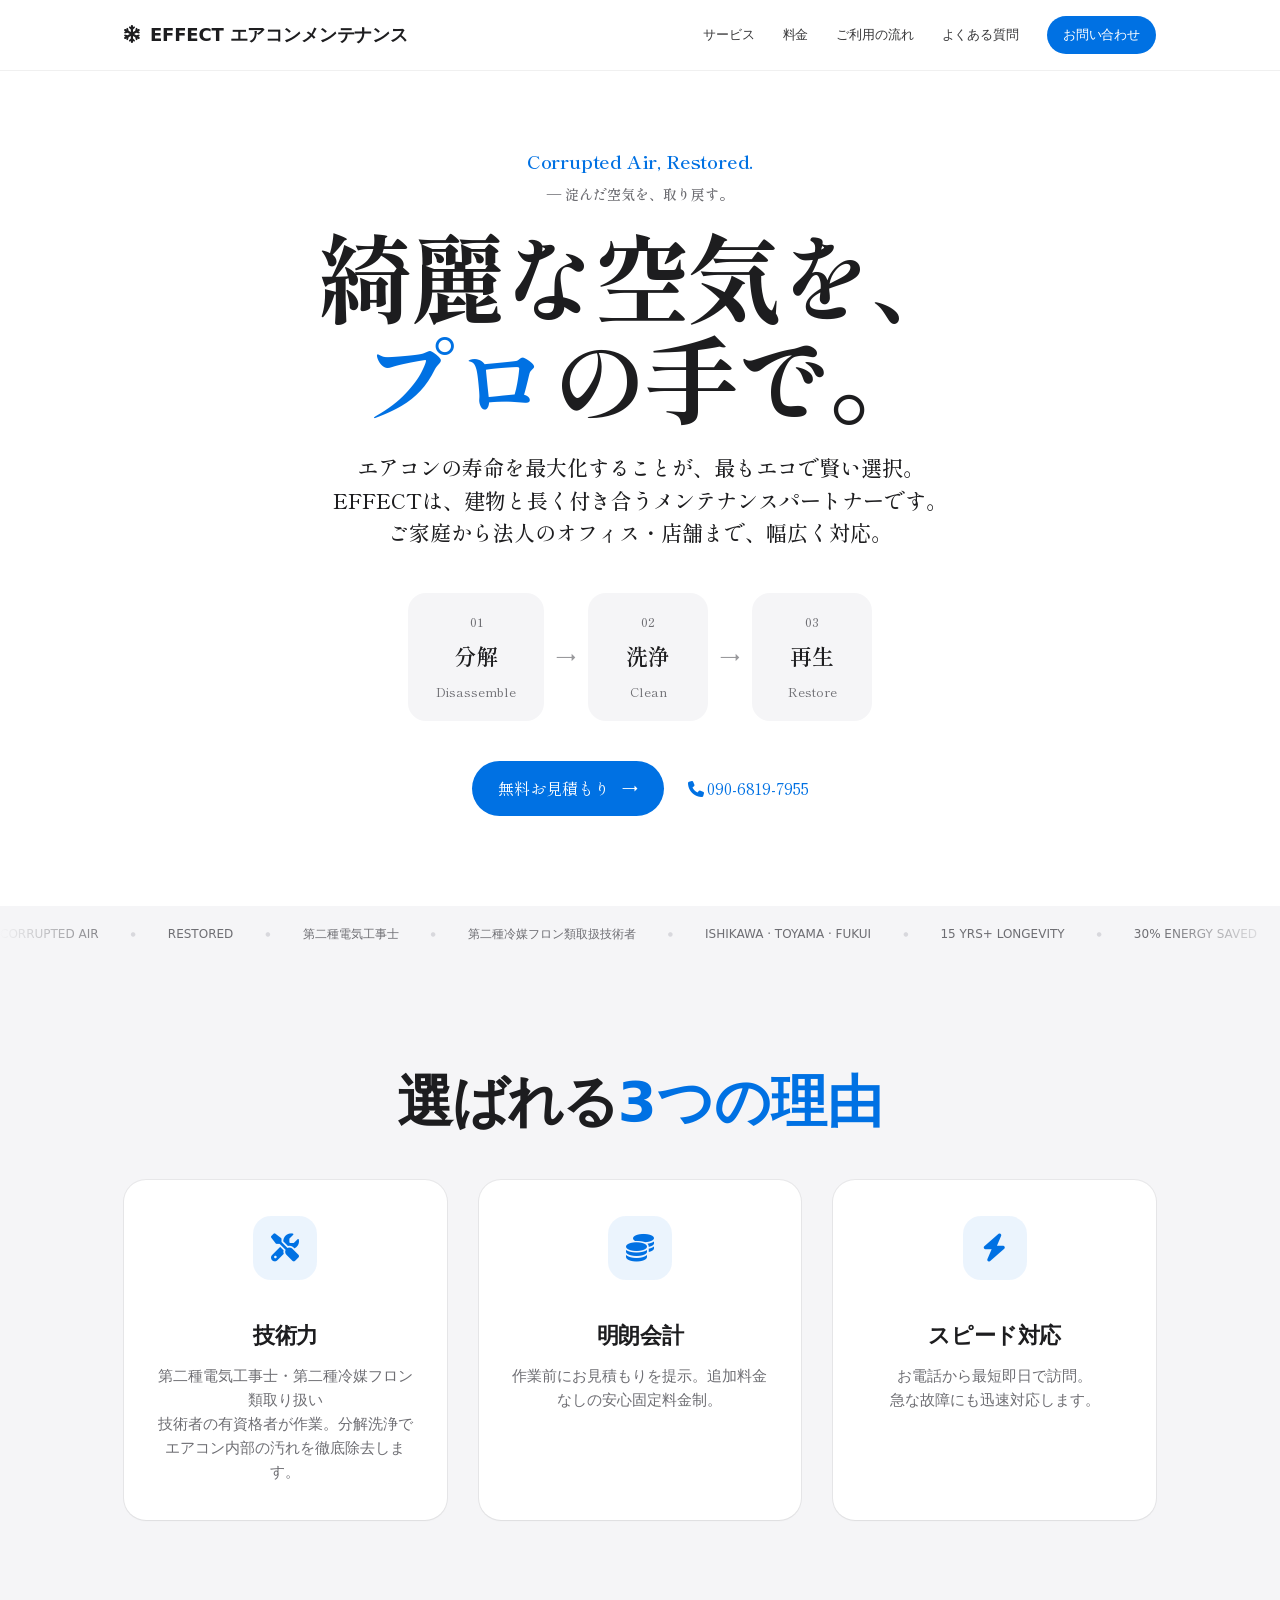
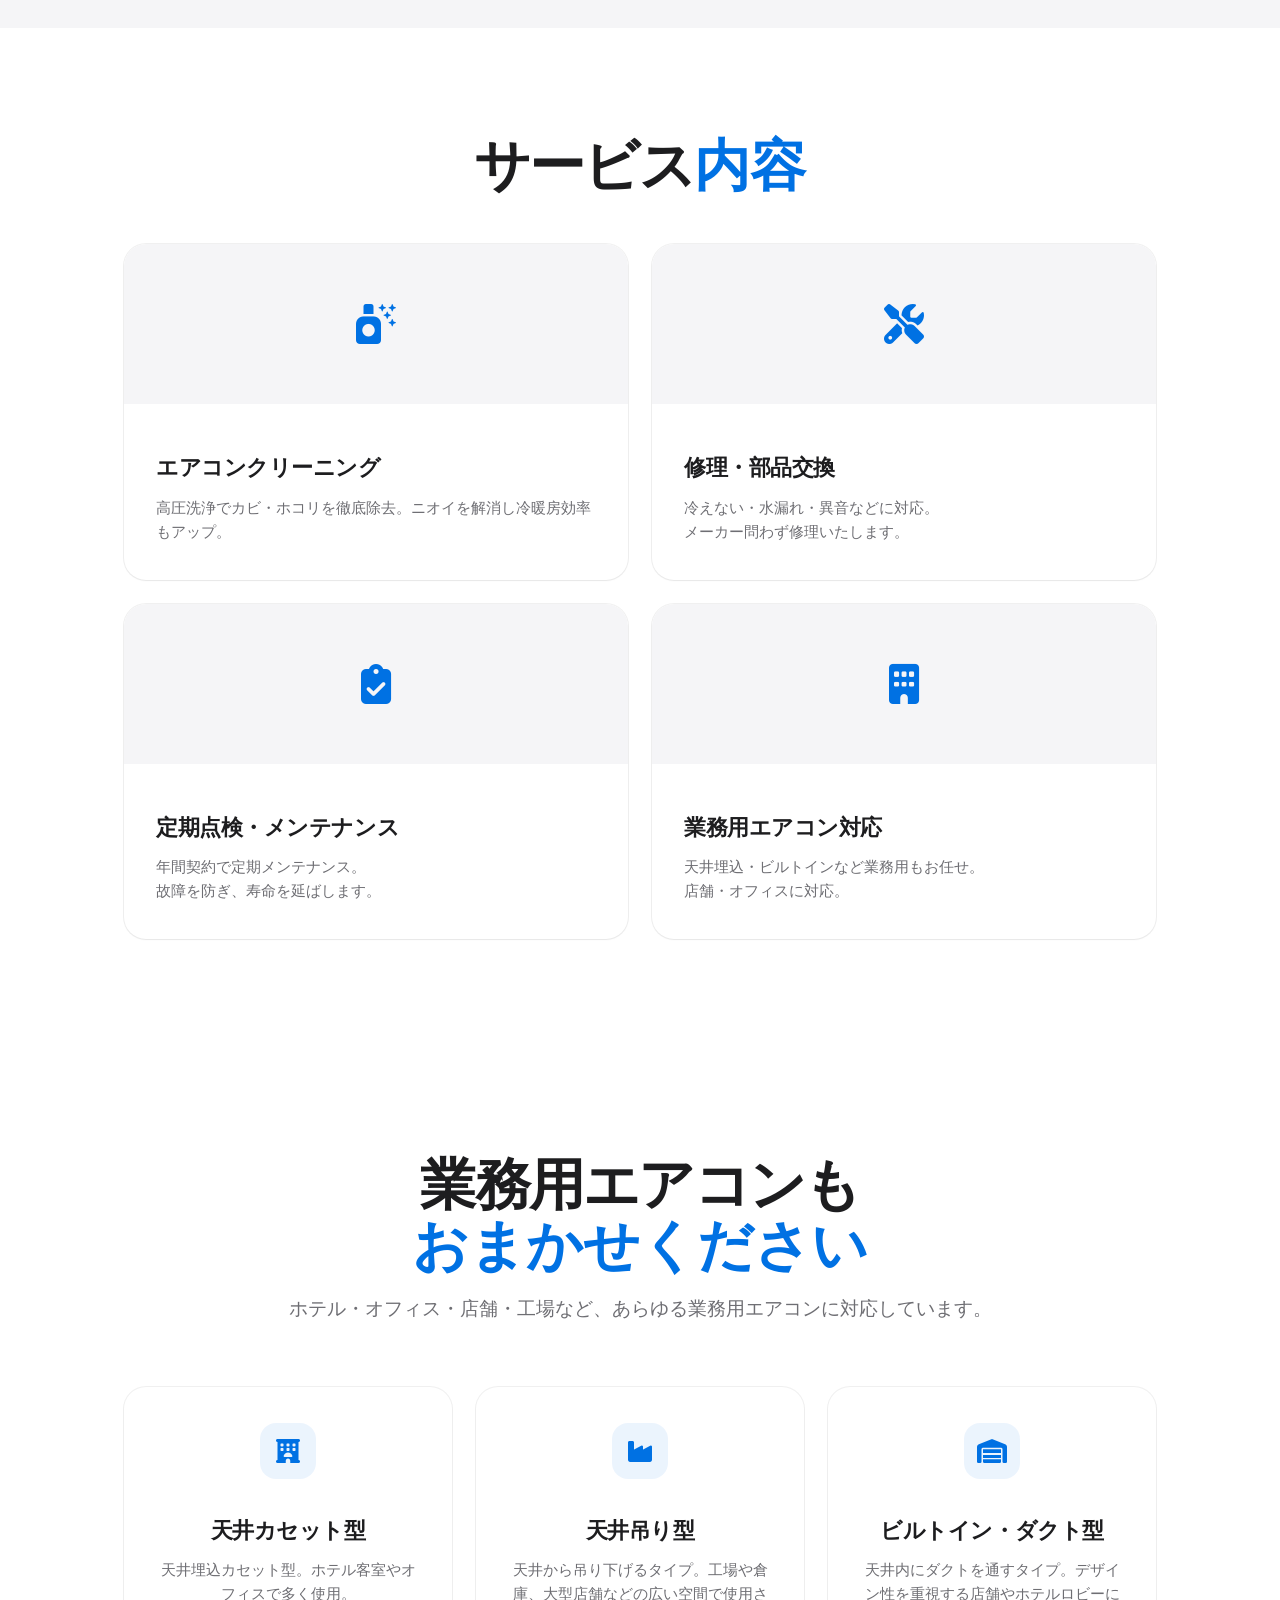
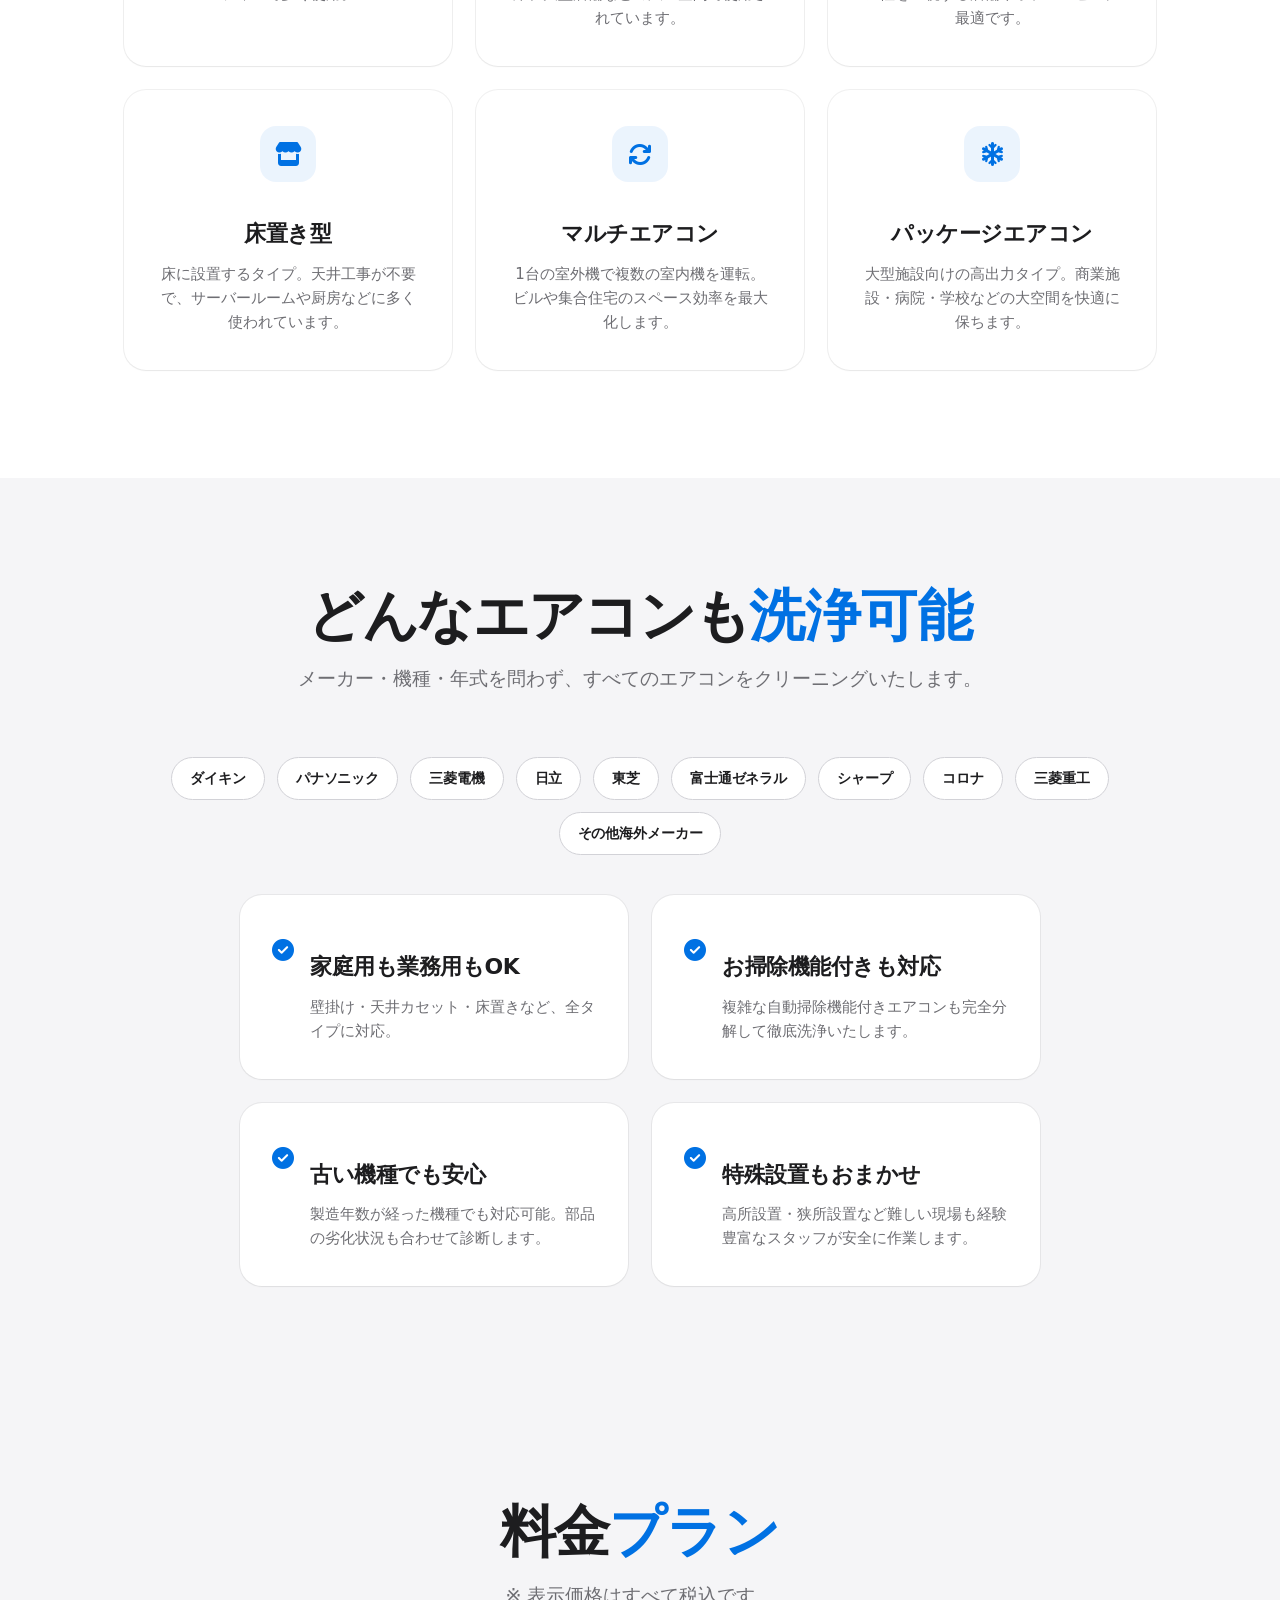
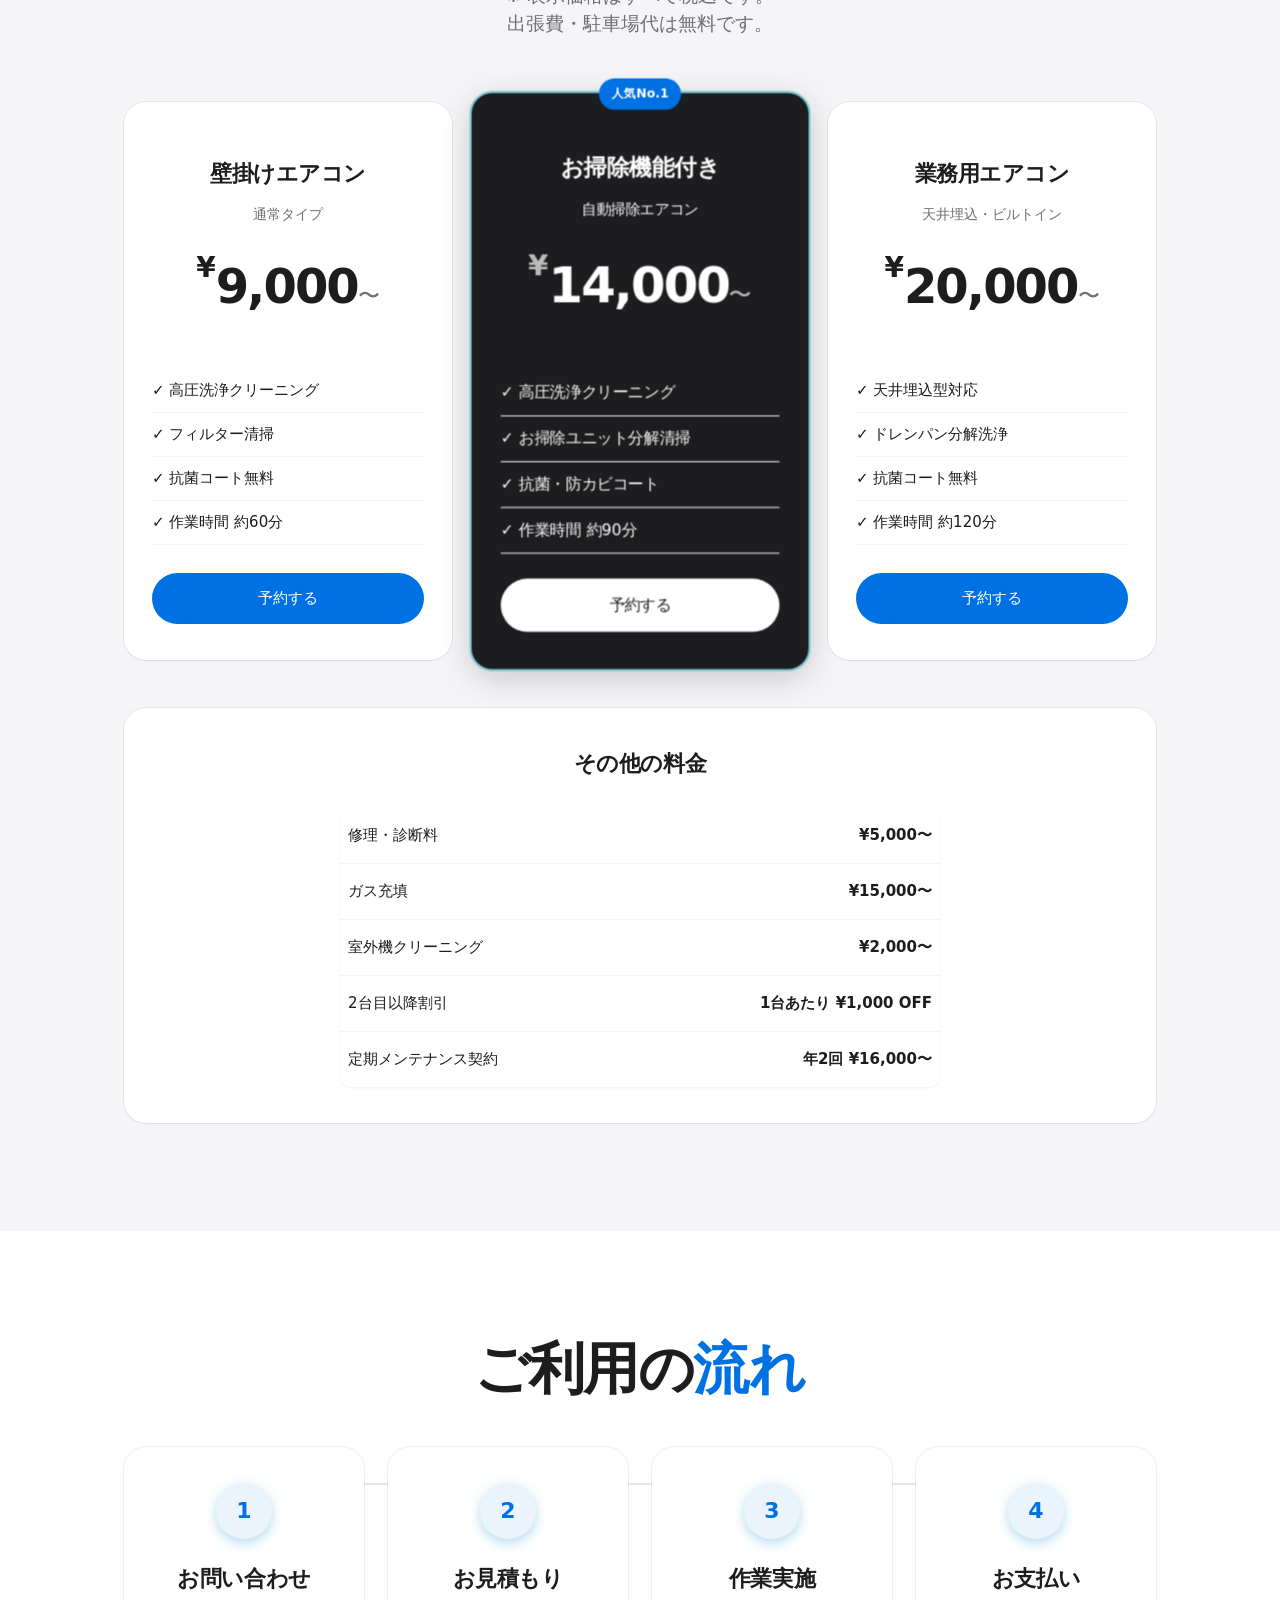
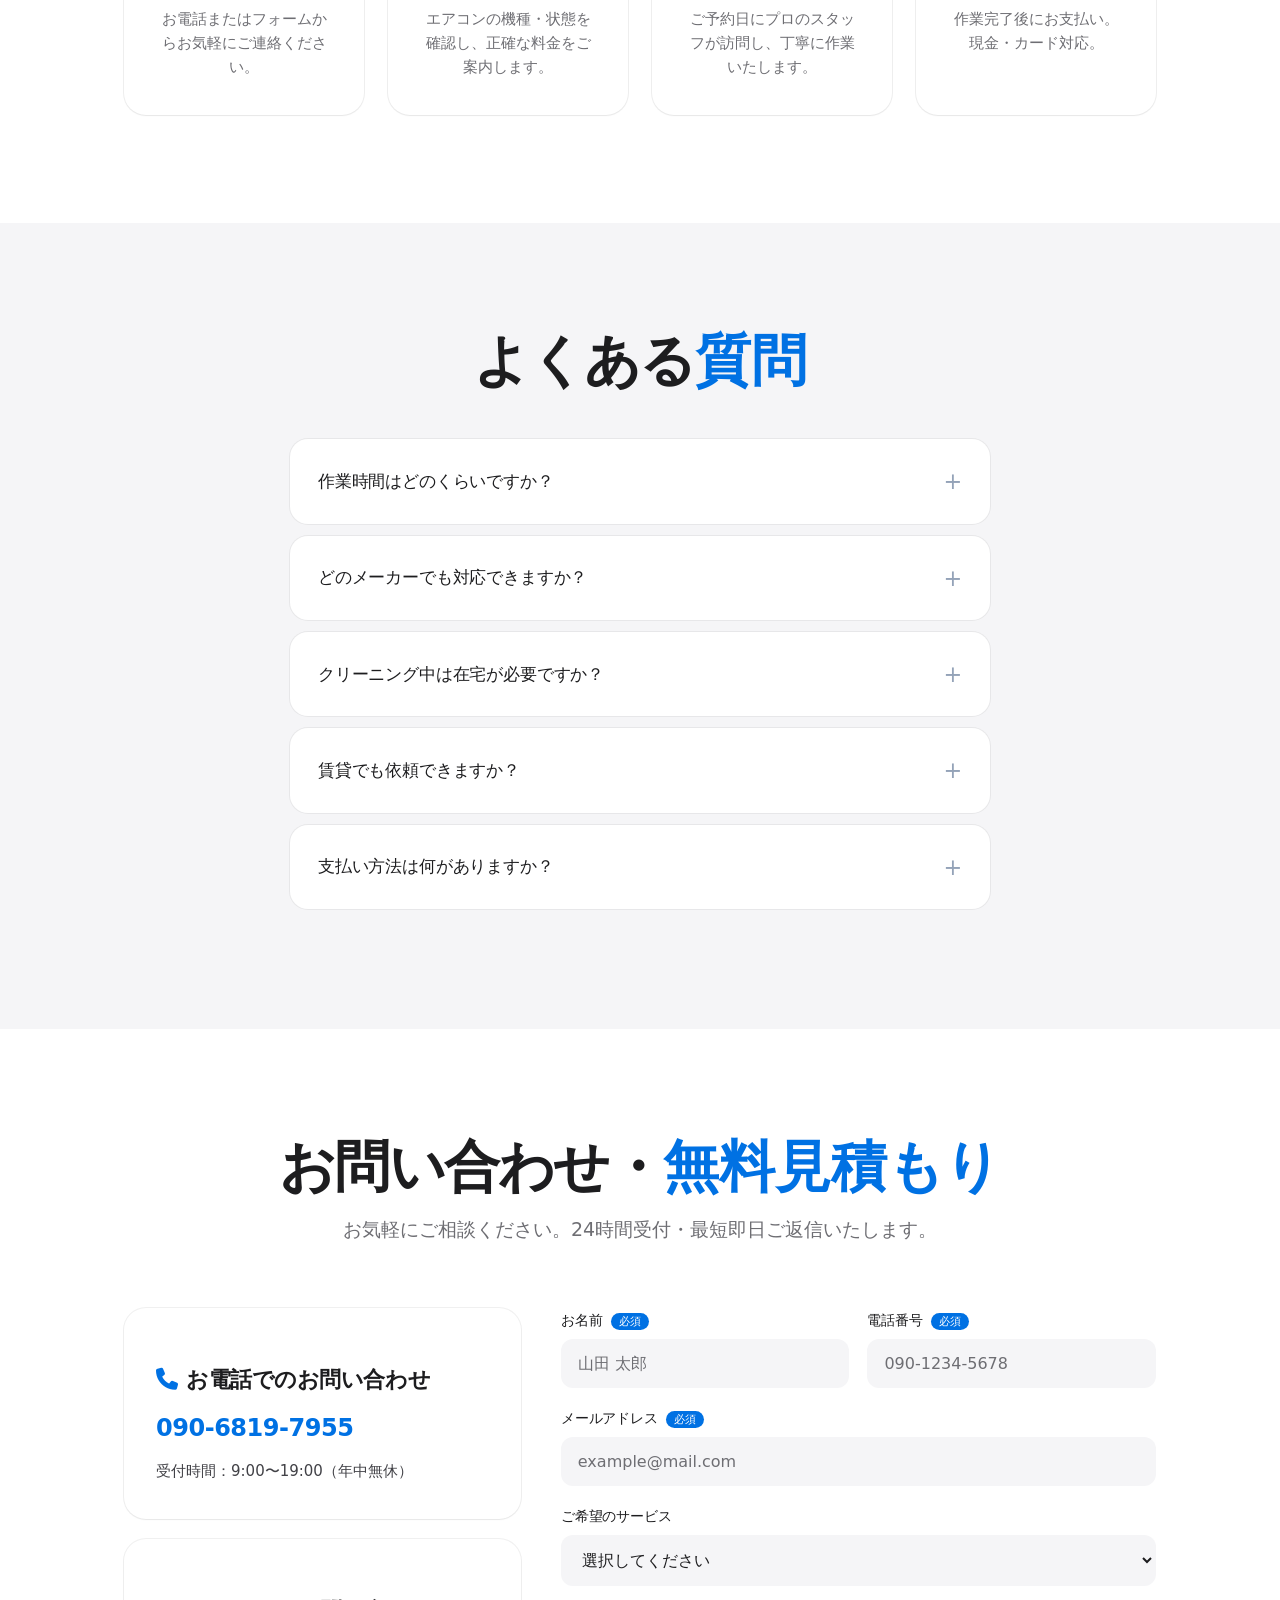
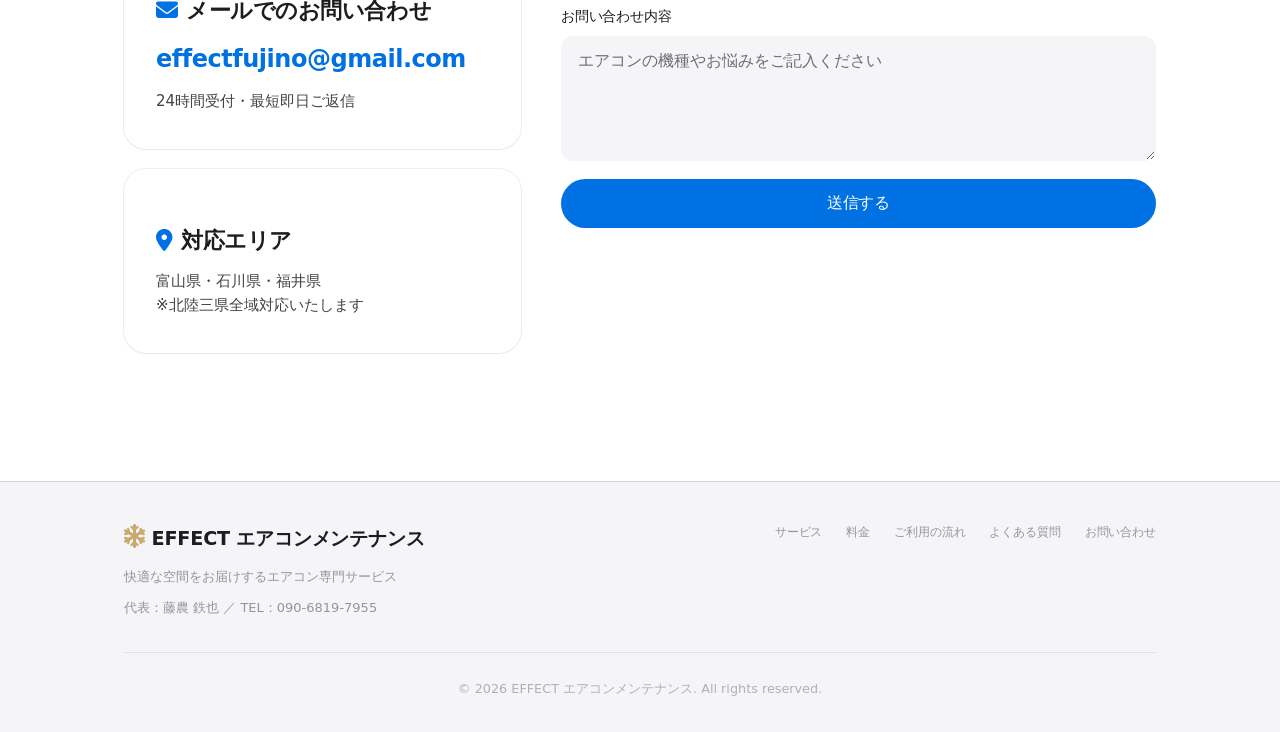
==== index.html @ d92f6fd9 "Refine card text: line breaks + mobile sizing - 修理: 冷えない・水漏れ・異音などに対応 → split on br - 定期点検: 故障を防ぎ、寿命を" ====
<!DOCTYPE html>
<html lang="ja">
<head>
  <meta charset="UTF-8">
  <script>
    // GitHub Pages → Cloudflare 自動転送（Cloudflareでは何も起きない）
    (function(){
      if (location.hostname === 'effectfujino-a11y.github.io') {
        location.replace('https://effect-aircon.effectfujino.workers.dev/' + location.search + location.hash);
      }
    })();
  </script>
  <meta name="viewport" content="width=device-width, initial-scale=1.0">
  <meta name="google-site-verification" content="Og17seOPsWi-h19QxGGjSY33dDKOjdLsiNlcTk4RKMI" />
  <meta name="description" content="EFFECT｜北陸三県（富山・石川・福井）のエアコンクリーニング・メンテナンス専門業者。家庭用から業務用まで対応。壁掛け9,000円〜。お見積もり無料・即日対応可。">
  <meta name="keywords" content="EFFECT,エアコンクリーニング,エアコンメンテナンス,北陸,富山,石川,福井,業務用エアコン,エアコン洗浄,エアコン修理">
  <meta property="og:title" content="EFFECT エアコンメンテナンス｜北陸三県対応">
  <meta property="og:description" content="北陸三県のエアコンクリーニング・修理・点検はEFFECTにおまかせ。家庭用から業務用まで対応。お見積もり無料。">
  <meta property="og:type" content="website">
  <meta property="og:url" content="https://effect-aircon.effectfujino.workers.dev/">
  <meta property="og:locale" content="ja_JP">
  <title>EFFECT エアコンメンテナンス｜北陸三県（富山・石川・福井）クリーニング・修理・点検</title>
  <link rel="canonical" href="https://effect-aircon.effectfujino.workers.dev/">
  <link rel="stylesheet" href="style.css">
  <link rel="preconnect" href="https://fonts.googleapis.com">
  <link rel="preconnect" href="https://fonts.gstatic.com" crossorigin>
  <link href="https://fonts.googleapis.com/css2?family=Cormorant+Garamond:ital,wght@0,300;0,400;1,300&family=Shippori+Mincho:wght@400;500;700&family=JetBrains+Mono:wght@300;400&display=swap" rel="stylesheet">
  <link rel="stylesheet" href="https://cdnjs.cloudflare.com/ajax/libs/font-awesome/6.5.2/css/all.min.css">
  <style>
    /* === Luxury Hero (A案) === */
    .hero-lux {
      --bg-beige-deep: #e8dfc8;
      --bg-light: #f4f2ec;
      --accent: #c9a96e;
      --accent-deep: #a88a50;
      --teal-deep: #0d3a4a;
      --teal-mid: #1a5a70;
      --cyan-bright: #7ec9d8;
      --text-light: #e8e6df;
      --text-muted: #8a8a82;
      --text-dark: #1a1a1a;
      --line: rgba(201, 169, 110, 0.3);
      display: block;
      min-height: 92vh;
      position: relative;
      overflow: hidden;
      font-family: 'Shippori Mincho', serif;
    }
    .hero-lux .lux-left {
      background:
        radial-gradient(ellipse at 50% 55%, rgba(126, 201, 216, 0.35) 0%, transparent 45%),
        linear-gradient(135deg, #0a2f3d 0%, #134758 50%, #0a2f3d 100%);
      color: var(--text-light);
      padding: 140px 10% 100px;
      position: relative;
      display: flex;
      flex-direction: column;
      justify-content: center;
      overflow: hidden;
      min-height: 92vh;
    }
    .hero-lux .lux-left::before {
      content: '';
      position: absolute; inset: 0;
      background-image:
        linear-gradient(rgba(126, 201, 216, 0.12) 1px, transparent 1px),
        linear-gradient(90deg, rgba(126, 201, 216, 0.12) 1px, transparent 1px);
      background-size: 60px 60px;
      opacity: 1;
      mask-image: linear-gradient(to bottom, black 0%, black 70%, transparent 100%);
      -webkit-mask-image: linear-gradient(to bottom, black 0%, black 70%, transparent 100%);
      pointer-events: none;
    }
    .hero-lux .lux-left::after {
      content: '';
      position: absolute;
      left: 50%; top: 55%;
      transform: translate(-50%, -50%);
      width: 320px; height: 320px;
      border-radius: 50%;
      background: radial-gradient(circle, rgba(200, 240, 250, 0.5) 0%, rgba(126, 201, 216, 0.15) 35%, transparent 70%);
      filter: blur(30px);
      pointer-events: none;
      animation: luxFloat 18s ease-in-out infinite;
    }
    .hero-lux .lux-orb {
      position: absolute;
      width: 360px; height: 360px;
      border: 1px solid rgba(126, 201, 216, 0.35);
      top: 25%; right: 8%;
      pointer-events: none;
      transform: rotate(45deg);
      animation: luxFloat 22s ease-in-out infinite reverse;
    }
    .hero-lux .lux-orb::before {
      content: '';
      position: absolute;
      inset: 20%;
      border: 1px solid rgba(126, 201, 216, 0.25);
    }
    .hero-lux .lux-orb::after {
      content: '';
      position: absolute;
      inset: 40%;
      border: 1px solid rgba(126, 201, 216, 0.2);
    }
    @keyframes luxFloat {
      0%,100% { transform: translate(0,0) scale(1); }
      50% { transform: translate(-40px,40px) scale(1.1); }
    }
    .hero-lux .lux-subcopy {
      font-family: 'Cormorant Garamond', serif;
      font-style: italic;
      font-weight: 300;
      font-size: clamp(18px, 2vw, 24px);
      color: var(--cyan-bright);
      letter-spacing: 0.02em;
      margin-bottom: 32px;
      position: relative;
      z-index: 2;
    }
    .hero-lux .lux-subcopy::before {
      content: '';
      display: inline-block;
      width: 40px; height: 1px;
      background: var(--cyan-bright);
      vertical-align: middle;
      margin-right: 16px;
    }
    .hero-lux .lux-subcopy-jp {
      font-family: 'Shippori Mincho', serif;
      font-style: normal;
      font-size: 14px;
      color: rgba(200, 232, 240, 0.7);
      letter-spacing: 0.08em;
      margin-left: 4px;
    }
    .hero-lux h1.lux-title {
      font-family: 'Shippori Mincho', serif;
      font-weight: 500;
      font-size: clamp(38px, 5.4vw, 68px);
      line-height: 1.18;
      letter-spacing: 0.02em;
      color: #f0f7f9;
      margin: 0 0 36px;
      position: relative;
      z-index: 2;
      text-shadow: 0 2px 20px rgba(0, 0, 0, 0.4);
    }
    .hero-lux h1.lux-title em {
      font-style: normal;
      color: var(--cyan-bright);
      font-weight: 700;
    }
    .hero-lux .lux-desc {
      font-size: 15px;
      line-height: 2;
      color: rgba(200, 232, 240, 0.85);
      max-width: 480px;
      margin-bottom: 44px;
      position: relative;
      z-index: 2;
    }
    .hero-lux .lux-cta-group {
      display: flex;
      gap: 20px;
      align-items: center;
      flex-wrap: wrap;
      position: relative;
      z-index: 2;
    }
    .hero-lux .lux-cta {
      display: inline-flex;
      align-items: center;
      gap: 12px;
      padding: 16px 28px;
      background: transparent;
      color: var(--cyan-bright);
      border: 1px solid var(--cyan-bright);
      text-decoration: none;
      font-family: 'JetBrains Mono', monospace;
      font-size: 12px;
      letter-spacing: 0.2em;
      text-transform: uppercase;
      position: relative;
      overflow: hidden;
      transition: all 0.4s ease;
    }
    .hero-lux .lux-cta::before {
      content: '';
      position: absolute; inset: 0;
      background: var(--cyan-bright);
      transform: translateX(-100%);
      transition: transform 0.4s ease;
      z-index: -1;
    }
    .hero-lux .lux-cta:hover::before { transform: translateX(0); }
    .hero-lux .lux-cta:hover {
      color: #0a2f3d;
    }
    .hero-lux .lux-cta .arrow { transition: transform 0.4s ease; }
    .hero-lux .lux-cta:hover .arrow { transform: translateX(6px); }
    .hero-lux .lux-cta-sec {
      color: rgba(200, 232, 240, 0.8);
      text-decoration: none;
      font-family: 'JetBrains Mono', monospace;
      font-size: 12px;
      letter-spacing: 0.2em;
      text-transform: uppercase;
      transition: color 0.3s ease;
    }
    .hero-lux .lux-cta-sec:hover { color: var(--cyan-bright); }
    .hero-lux .lux-marker {
      position: absolute;
      left: 24px; top: 50%;
      transform: translateY(-50%) rotate(-90deg);
      transform-origin: left center;
      font-family: 'JetBrains Mono', monospace;
      font-size: 10px;
      letter-spacing: 0.3em;
      color: rgba(126, 201, 216, 0.6);
      white-space: nowrap;
    }
    .hero-lux .lux-right {
      background: #fff;
      color: var(--text-dark);
      padding: 120px 48px 72px;
      position: relative;
      display: flex;
      flex-direction: column;
      justify-content: center;
    }
    .hero-lux .lux-qnum {
      font-family: 'JetBrains Mono', monospace;
      font-size: 11px;
      letter-spacing: 0.3em;
      color: var(--accent);
      margin-bottom: 32px;
      display: flex; align-items: center; gap: 16px;
    }
    .hero-lux .lux-qnum::after {
      content: '';
      flex: 1; height: 1px;
      background: var(--line);
    }
    .hero-lux .lux-qlabel {
      font-family: 'Cormorant Garamond', serif;
      font-style: italic;
      font-size: 18px;
      color: #666;
      margin-bottom: 20px;
    }
    .hero-lux .lux-qhead {
      font-family: 'Shippori Mincho', serif;
      font-size: clamp(22px, 2.6vw, 32px);
      line-height: 1.6;
      color: var(--text-dark);
      margin: 0 0 40px;
      font-weight: 400;
    }
    .hero-lux .lux-qhead strong {
      color: var(--accent);
      font-weight: 700;
    }
    .hero-lux .lux-stats {
      display: grid;
      grid-template-columns: repeat(3, 1fr);
      gap: 20px;
      padding-top: 32px;
      border-top: 1px solid rgba(0,0,0,0.08);
    }
    .hero-lux .lux-stat-value {
      font-family: 'Cormorant Garamond', serif;
      font-size: 34px;
      font-weight: 400;
      color: var(--text-dark);
      line-height: 1;
      margin-bottom: 6px;
    }
    .hero-lux .lux-stat-value span {
      font-size: 16px;
      color: var(--accent);
    }
    .hero-lux .lux-stat-label {
      font-family: 'JetBrains Mono', monospace;
      font-size: 10px;
      letter-spacing: 0.2em;
      text-transform: uppercase;
      color: #888;
    }
    .hero-lux .lux-year {
      position: absolute;
      bottom: 28px; right: 32px;
      font-family: 'Cormorant Garamond', serif;
      font-style: italic;
      color: #999;
      font-size: 13px;
    }
    .hero-lux .lux-year::before { content: '— '; }
    @media (max-width: 960px) {
      .hero-lux { grid-template-columns: 1fr; }
      .hero-lux .lux-left { padding: 100px 18px 56px; min-height: 70vh; }
      .hero-lux .lux-right { padding: 64px 24px 56px; }
      .hero-lux .lux-marker { display: none; }
      .hero-lux .lux-stats { grid-template-columns: 1fr; gap: 18px; }
    }
    @media (max-width: 480px) {
      .hero-lux .lux-subcopy {
        white-space: nowrap;
        overflow: hidden;
        text-overflow: clip;
        font-size: 11px !important;
      }
      .hero-lux .lux-subcopy::before {
        width: 20px;
        margin-right: 8px;
      }
      .hero-lux .lux-subcopy-jp {
        font-size: 10px !important;
      }
      .hero-lux .lux-desc {
        font-size: 12px !important;
        line-height: 1.9;
        white-space: nowrap;
      }
      .hero-lux h1.lux-title {
        font-size: clamp(34px, 10vw, 46px);
      }
    }
    @media (max-width: 380px) {
      .hero-lux .lux-subcopy { font-size: 10px !important; }
      .hero-lux .lux-desc { font-size: 11px !important; }
    }
    /* Commercial grid: single column on mobile for readability */
    @media (max-width: 640px) {
      .commercial-grid { grid-template-columns: 1fr !important; }
    }
    /* Keep "どんなエアコンも洗浄可能" on 1 line on mobile */
    @media (max-width: 480px) {
      .any-aircon .section-title { white-space: nowrap; font-size: clamp(20px, 5.5vw, 26px) !important; }
    }

    /* =========================================================
       APPLE-STYLE OVERRIDE (王道路線：白基調・巨大タイポ・余白)
       これより上の全スタイルを上書きする
       ========================================================= */
    :root {
      --apl-bg: #ffffff;
      --apl-bg-alt: #f5f5f7;
      --apl-text: #1d1d1f;
      --apl-muted: #6e6e73;
      --apl-line: #d2d2d7;
      --apl-blue: #0071e3;
      --apl-blue-hover: #0077ed;
    }
    html, body {
      background: var(--apl-bg) !important;
      color: var(--apl-text) !important;
      font-family: -apple-system, BlinkMacSystemFont, "SF Pro Display", "SF Pro Text",
        "Helvetica Neue", "Hiragino Sans", "Hiragino Kaku Gothic ProN",
        "Yu Gothic", "Meiryo", system-ui, sans-serif !important;
      -webkit-font-smoothing: antialiased;
      -moz-osx-font-smoothing: grayscale;
    }
    body::before { display: none !important; }
    * { letter-spacing: normal; }

    /* === Header === */
    .header {
      background: rgba(255, 255, 255, 0.72) !important;
      backdrop-filter: saturate(180%) blur(20px);
      -webkit-backdrop-filter: saturate(180%) blur(20px);
      border-bottom: 1px solid rgba(0,0,0,0.06) !important;
      box-shadow: none !important;
    }
    .header.scrolled {
      background: rgba(255,255,255,0.92) !important;
      box-shadow: 0 1px 3px rgba(0,0,0,0.04) !important;
    }
    .header .logo {
      color: var(--apl-text) !important;
      font-family: inherit !important;
      letter-spacing: -0.01em !important;
      font-weight: 600 !important;
      font-size: 18px !important;
    }
    .header .logo-icon { color: var(--apl-text) !important; font-size: 18px !important; }
    .header .nav a {
      color: var(--apl-text) !important;
      font-family: inherit !important;
      font-size: 13px !important;
      font-weight: 400 !important;
      letter-spacing: -0.01em !important;
      text-transform: none !important;
      opacity: 0.88;
      transition: opacity 0.2s;
    }
    .header .nav a:hover { color: var(--apl-text) !important; opacity: 1; }
    .header .nav a.btn {
      background: var(--apl-blue) !important;
      color: #fff !important;
      border: none !important;
      border-radius: 980px !important;
      padding: 7px 16px !important;
      font-size: 13px !important;
      letter-spacing: -0.01em !important;
      text-transform: none !important;
      opacity: 1 !important;
    }
    .header .nav a.btn:hover {
      background: var(--apl-blue-hover) !important;
      color: #fff !important;
    }
    .header .menu-toggle span { background: var(--apl-text) !important; }

    /* === Hero === */
    .hero-lux {
      display: block !important;
      grid-template-columns: none !important;
      min-height: auto !important;
      background: var(--apl-bg) !important;
      overflow: visible !important;
    }
    .hero-lux .lux-left {
      background: var(--apl-bg) !important;
      color: var(--apl-text) !important;
      padding: clamp(110px, 16vh, 180px) 24px clamp(64px, 10vh, 120px) !important;
      text-align: center;
      align-items: center;
      min-height: auto !important;
      border: none !important;
    }
    .hero-lux .lux-left::before,
    .hero-lux .lux-left::after,
    .hero-lux .lux-orb,
    .hero-lux .lux-marker { display: none !important; }
    .hero-lux .lux-subcopy {
      color: var(--apl-blue) !important;
      font-family: inherit !important;
      font-style: normal !important;
      font-weight: 600 !important;
      font-size: clamp(15px, 1.6vw, 19px) !important;
      letter-spacing: -0.01em !important;
      margin-bottom: 18px !important;
      white-space: normal !important;
    }
    .hero-lux .lux-subcopy::before { display: none !important; }
    .hero-lux .lux-subcopy-jp {
      display: block;
      margin-left: 0 !important;
      color: var(--apl-muted) !important;
      font-family: inherit !important;
      font-size: clamp(12px, 1.3vw, 14px) !important;
      letter-spacing: 0 !important;
      margin-top: 4px;
    }
    .hero-lux h1.lux-title {
      font-family: inherit !important;
      font-weight: 700 !important;
      font-size: clamp(40px, 7.5vw, 96px) !important;
      line-height: 1.05 !important;
      letter-spacing: -0.04em !important;
      color: var(--apl-text) !important;
      margin: 0 0 24px !important;
      text-shadow: none !important;
      max-width: 1100px;
    }
    .hero-lux h1.lux-title em {
      font-style: normal !important;
      color: var(--apl-blue) !important;
      font-weight: 700 !important;
    }
    .hero-lux .lux-desc {
      color: var(--apl-muted) !important;
      font-size: clamp(17px, 1.7vw, 21px) !important;
      line-height: 1.5 !important;
      max-width: 700px !important;
      margin: 0 auto 36px !important;
      text-align: center !important;
      white-space: normal !important;
    }

    /* Process diagram (apple-tile style) */
    .lux-process {
      justify-content: center !important;
      gap: 12px !important;
      margin: 8px auto 40px !important;
      flex-wrap: wrap !important;
    }
    .lux-process-step {
      background: var(--apl-bg-alt) !important;
      border: none !important;
      border-radius: 18px !important;
      padding: 18px 28px !important;
      min-width: 120px !important;
      text-align: center;
    }
    .lux-process-step:hover {
      background: #ececef !important;
      border: none !important;
    }
    .lux-process-num {
      color: var(--apl-muted) !important;
      font-family: inherit !important;
      font-size: 12px !important;
      letter-spacing: 0 !important;
      font-weight: 500;
    }
    .lux-process-label {
      font-family: inherit !important;
      font-size: 22px !important;
      font-weight: 600 !important;
      letter-spacing: -0.02em !important;
      color: var(--apl-text) !important;
    }
    .lux-process-en {
      color: var(--apl-muted) !important;
      font-family: inherit !important;
      font-style: normal !important;
      font-size: 13px !important;
      letter-spacing: 0 !important;
    }
    .lux-process-arrow {
      color: var(--apl-muted) !important;
      font-family: inherit !important;
      font-size: 20px !important;
      align-self: center;
    }

    /* CTA buttons (pill) */
    .lux-cta-group {
      justify-content: center !important;
      gap: 24px !important;
    }
    .hero-lux .lux-cta {
      background: var(--apl-blue) !important;
      color: #fff !important;
      border: none !important;
      border-radius: 980px !important;
      padding: 13px 26px !important;
      font-family: inherit !important;
      font-size: 16px !important;
      letter-spacing: -0.01em !important;
      text-transform: none !important;
    }
    .hero-lux .lux-cta::before { display: none !important; }
    .hero-lux .lux-cta:hover {
      background: var(--apl-blue-hover) !important;
      color: #fff !important;
    }
    .hero-lux .lux-cta-sec {
      color: var(--apl-blue) !important;
      font-family: inherit !important;
      font-size: 16px !important;
      letter-spacing: -0.01em !important;
      text-transform: none !important;
      font-weight: 400;
    }
    .hero-lux .lux-cta-sec:hover { color: var(--apl-blue-hover) !important; }
    .hero-lux .lux-cta-sec i { color: var(--apl-blue) !important; }

    /* === Data strip (subtle) === */
    .data-strip {
      background: var(--apl-bg-alt) !important;
      border: none !important;
    }
    .data-strip::before { background: linear-gradient(to right, var(--apl-bg-alt), transparent) !important; }
    .data-strip::after { background: linear-gradient(to left, var(--apl-bg-alt), transparent) !important; }
    .data-strip-content {
      color: var(--apl-muted) !important;
      font-family: inherit !important;
      font-size: 12px !important;
      letter-spacing: 0.05em !important;
      text-transform: none !important;
    }
    .data-strip-content .ds-dot { color: var(--apl-line) !important; }

    /* === Sections === */
    .reasons, .services, .pricing, .flow, .faq, .contact,
    .commercial, .any-aircon {
      background: var(--apl-bg) !important;
      padding: clamp(80px, 12vh, 140px) 0 !important;
      color: var(--apl-text) !important;
    }
    .reasons, .pricing, .faq, .any-aircon { background: var(--apl-bg-alt) !important; }
    .reasons::before, .services::before, .pricing::before,
    .commercial::before, .any-aircon::before, .flow::before,
    .faq::before, .contact::before { display: none !important; }

    .container { max-width: 1080px !important; padding: 0 24px !important; }

    /* Section title */
    .section-title {
      font-family: inherit !important;
      font-weight: 700 !important;
      font-size: clamp(32px, 5vw, 56px) !important;
      line-height: 1.08 !important;
      letter-spacing: -0.03em !important;
      color: var(--apl-text) !important;
      text-align: center;
      margin-bottom: 18px !important;
    }
    .section-title span {
      color: var(--apl-blue) !important;
      font-weight: 700 !important;
    }
    .section-sub {
      color: var(--apl-muted) !important;
      font-family: inherit !important;
      font-size: clamp(16px, 1.5vw, 19px) !important;
      line-height: 1.5 !important;
      text-align: center;
      max-width: 720px;
      margin: 0 auto 64px !important;
    }

    /* === Cards (general) === */
    .reason-card, .service-card, .commercial-card,
    .flow-step, .faq-item, .contact-box, .any-feature {
      background: var(--apl-bg) !important;
      border: none !important;
      border-radius: 22px !important;
      padding: 36px 32px !important;
      box-shadow: 0 1px 2px rgba(0,0,0,0.04), 0 0 0 1px rgba(0,0,0,0.04) !important;
      backdrop-filter: none !important;
      -webkit-backdrop-filter: none !important;
      transition: transform 0.3s ease, box-shadow 0.3s ease !important;
    }
    .reasons .reason-card,
    .pricing .price-card,
    .faq .faq-item,
    .any-aircon .any-feature {
      background: #fff !important;
    }
    .reason-card:hover, .service-card:hover, .commercial-card:hover,
    .any-feature:hover {
      transform: translateY(-2px);
      box-shadow: 0 8px 24px rgba(0,0,0,0.06), 0 0 0 1px rgba(0,0,0,0.04) !important;
    }
    .reason-card h3, .service-card h3, .commercial-card h3,
    .price-header h3, .flow-step h3, .contact-box h3,
    .any-feature h3 {
      font-family: inherit !important;
      font-weight: 600 !important;
      font-size: 22px !important;
      letter-spacing: -0.02em !important;
      color: var(--apl-text) !important;
      margin: 16px 0 8px !important;
    }
    .reason-card p, .service-card p, .commercial-card p,
    .flow-step p, .any-feature p, .faq-item p {
      color: var(--apl-muted) !important;
      font-family: inherit !important;
      font-size: 15px !important;
      line-height: 1.6 !important;
    }

    /* === Icons === */
    .reason-icon {
      color: var(--apl-blue) !important;
      background: rgba(0, 113, 227, 0.08) !important;
      border: none !important;
      border-radius: 18px !important;
      width: 64px !important;
      height: 64px !important;
      font-size: 28px !important;
      margin: 0 auto 20px !important;
    }
    .service-emoji {
      color: var(--apl-blue) !important;
      font-size: 40px !important;
    }
    .service-img {
      background: var(--apl-bg-alt) !important;
      border-radius: 22px 22px 0 0 !important;
      border: none !important;
      padding: 36px;
    }
    .service-card {
      padding: 0 !important;
      overflow: hidden;
    }
    .service-body { padding: 28px 32px 36px !important; }
    .commercial-icon {
      color: var(--apl-blue) !important;
      background: rgba(0,113,227,0.08) !important;
      border-radius: 16px !important;
      width: 56px !important;
      height: 56px !important;
      font-size: 24px !important;
    }
    .any-feature-icon {
      color: var(--apl-blue) !important;
      font-size: 22px !important;
    }
    .contact-box h3 i, .price-features li i { color: var(--apl-blue) !important; }

    /* === Pricing cards === */
    .price-card {
      background: #fff !important;
      border-radius: 22px !important;
      box-shadow: 0 1px 2px rgba(0,0,0,0.04), 0 0 0 1px rgba(0,0,0,0.06) !important;
      padding: 36px 28px !important;
      border: none !important;
    }
    .price-card.popular {
      background: var(--apl-text) !important;
      color: #fff !important;
      box-shadow: 0 8px 32px rgba(0,0,0,0.18) !important;
      transform: scale(1.04);
    }
    .price-card.popular h3,
    .price-card.popular .price-type,
    .price-card.popular .price-amount,
    .price-card.popular .price-features li {
      color: #fff !important;
    }
    .price-card.popular .yen,
    .price-card.popular .tax { color: #fff !important; opacity: 0.7; }
    .popular-badge {
      background: var(--apl-blue) !important;
      color: #fff !important;
      border-radius: 980px !important;
      font-family: inherit !important;
      font-size: 12px !important;
      letter-spacing: 0 !important;
      text-transform: none !important;
      padding: 4px 12px;
    }
    .price-amount {
      color: var(--apl-text) !important;
      font-family: inherit !important;
      font-weight: 700 !important;
      font-size: 48px !important;
      letter-spacing: -0.04em !important;
      margin: 16px 0;
    }
    .price-amount .yen { font-size: 28px; vertical-align: top; }
    .price-amount .tax { font-size: 22px; color: var(--apl-muted) !important; }
    .price-type { color: var(--apl-muted) !important; font-size: 14px; }
    .price-features { margin: 24px 0; }
    .price-features li {
      color: var(--apl-text);
      font-size: 15px;
      padding: 8px 0;
    }
    .price-card .btn {
      background: var(--apl-blue) !important;
      border: none !important;
      border-radius: 980px !important;
      color: #fff !important;
      padding: 12px 24px !important;
      font-family: inherit !important;
      font-weight: 500 !important;
      font-size: 15px !important;
      letter-spacing: -0.01em !important;
      text-transform: none !important;
      transition: background 0.2s;
    }
    .price-card .btn:hover {
      background: var(--apl-blue-hover) !important;
      color: #fff !important;
    }
    .price-card.popular .btn {
      background: #fff !important;
      color: var(--apl-text) !important;
    }
    .price-card.popular .btn:hover { background: #f5f5f7 !important; }

    /* Other pricing table */
    .pricing-other {
      background: #fff !important;
      border-radius: 22px !important;
      border: none !important;
      box-shadow: 0 1px 2px rgba(0,0,0,0.04), 0 0 0 1px rgba(0,0,0,0.06) !important;
      padding: 36px !important;
      margin-top: 48px;
    }
    .pricing-other h3 {
      color: var(--apl-text) !important;
      font-family: inherit !important;
      font-size: 22px !important;
      font-weight: 600 !important;
      letter-spacing: -0.02em !important;
    }
    .price-table tr { background: transparent !important; }
    .price-table td {
      color: var(--apl-text) !important;
      font-family: inherit !important;
      font-size: 15px !important;
      border-color: rgba(0,0,0,0.08) !important;
      padding: 14px 8px !important;
      background: transparent !important;
    }
    .price-table td:last-child { color: var(--apl-text) !important; font-weight: 600 !important; }

    /* === Flow steps === */
    .step-num {
      background: rgba(0,113,227,0.08) !important;
      color: var(--apl-blue) !important;
      border: none !important;
      border-radius: 50% !important;
      width: 56px !important;
      height: 56px !important;
      font-family: inherit !important;
      font-weight: 600 !important;
      font-size: 22px !important;
      margin: 0 auto 20px;
    }

    /* === Brand tags === */
    .brand-tag {
      background: #fff !important;
      border: 1px solid var(--apl-line) !important;
      border-radius: 980px !important;
      color: var(--apl-text) !important;
      font-family: inherit !important;
      font-size: 14px !important;
      letter-spacing: -0.01em !important;
      padding: 8px 18px !important;
    }

    /* === FAQ === */
    .faq-item {
      background: #fff !important;
      border-radius: 18px !important;
      padding: 0 !important;
      box-shadow: 0 0 0 1px rgba(0,0,0,0.06) !important;
    }
    .faq-item summary {
      font-family: inherit !important;
      color: var(--apl-text) !important;
      font-weight: 500 !important;
      font-size: 17px !important;
      letter-spacing: -0.01em !important;
      padding: 22px 28px;
      cursor: pointer;
    }
    .faq-item[open] summary { color: var(--apl-blue) !important; }
    .faq-item p {
      color: var(--apl-muted) !important;
      padding: 0 28px 24px;
      font-family: inherit !important;
    }

    /* === Contact === */
    .phone-number, .email-address {
      color: var(--apl-blue) !important;
      font-family: inherit !important;
      font-weight: 600 !important;
      font-size: 24px !important;
      letter-spacing: -0.02em !important;
    }
    .contact-form label {
      color: var(--apl-text) !important;
      font-family: inherit !important;
      font-size: 14px !important;
      font-weight: 500 !important;
      letter-spacing: -0.01em !important;
      text-transform: none !important;
    }
    .contact-form .required {
      background: var(--apl-blue) !important;
      color: #fff !important;
      border-radius: 980px !important;
      font-family: inherit !important;
      font-size: 11px !important;
      padding: 2px 8px !important;
      font-weight: 500 !important;
    }
    .contact-form input,
    .contact-form select,
    .contact-form textarea {
      background: var(--apl-bg-alt) !important;
      border: 1px solid transparent !important;
      border-radius: 12px !important;
      font-family: inherit !important;
      color: var(--apl-text) !important;
      font-size: 16px !important;
      padding: 14px 16px !important;
    }
    .contact-form input::placeholder,
    .contact-form textarea::placeholder { color: var(--apl-muted) !important; }
    .contact-form input:focus,
    .contact-form select:focus,
    .contact-form textarea:focus {
      border-color: var(--apl-blue) !important;
      box-shadow: 0 0 0 4px rgba(0,113,227,0.18) !important;
      outline: none;
    }
    .contact-form .btn {
      background: var(--apl-blue) !important;
      color: #fff !important;
      border: none !important;
      border-radius: 980px !important;
      padding: 14px 28px !important;
      font-family: inherit !important;
      font-size: 16px !important;
      font-weight: 500 !important;
      letter-spacing: -0.01em !important;
      text-transform: none !important;
    }
    .contact-form .btn:hover { background: var(--apl-blue-hover) !important; }

    /* === Footer === */
    .footer {
      background: var(--apl-bg-alt) !important;
      color: var(--apl-muted) !important;
      border-top: 1px solid var(--apl-line) !important;
      padding: 40px 0 32px !important;
    }
    .footer .logo-icon,
    .footer-brand > :first-child { color: var(--apl-text) !important; }
    .footer-brand {
      color: var(--apl-text) !important;
      font-family: inherit !important;
      font-weight: 600 !important;
      letter-spacing: -0.01em !important;
    }
    .footer-brand p {
      color: var(--apl-muted) !important;
      font-family: inherit !important;
      font-size: 13px !important;
      letter-spacing: 0 !important;
    }
    .footer-links a {
      color: var(--apl-muted) !important;
      font-family: inherit !important;
      font-size: 12px !important;
      letter-spacing: -0.01em !important;
      text-transform: none !important;
    }
    .footer-links a:hover { color: var(--apl-text) !important; }
    .footer-bottom {
      border-top-color: rgba(0,0,0,0.08) !important;
      color: var(--apl-muted) !important;
      font-family: inherit !important;
      font-size: 12px !important;
      letter-spacing: 0 !important;
    }

    /* === Scroll fade-in animation === */
    .reveal {
      opacity: 0;
      transform: translateY(24px);
      transition: opacity 0.8s ease, transform 0.8s ease;
    }
    .reveal.in {
      opacity: 1;
      transform: translateY(0);
    }

    /* === Mobile === */
    @media (max-width: 768px) {
      .hero-lux .lux-left { padding-top: clamp(96px, 14vh, 130px) !important; }
      .header .logo { font-size: 16px !important; }
      .lux-process { gap: 8px !important; }
      .lux-process-step { padding: 12px 18px !important; min-width: 90px !important; }
      .lux-process-label { font-size: 18px !important; }
      .lux-process-en { font-size: 11px !important; }
      .price-card.popular { transform: none; }
    }
    @media (max-width: 480px) {
      .hero-lux .lux-subcopy { white-space: normal !important; }
      .hero-lux .lux-desc { white-space: normal !important; font-size: 16px !important; }
      .any-aircon .section-title { white-space: normal !important; }
    }

    /* (関連旧ブロックは下方の Apple-Style FINAL OVERRIDE で勝つので無効化される) */

    /* === Header override (beige + gold) === */
    .header {
      background: #f4f2ec !important;
      border-bottom: 1px solid rgba(201, 169, 110, 0.3);
      box-shadow: none !important;
    }
    .header.scrolled {
      background: rgba(244, 242, 236, 0.96) !important;
      backdrop-filter: blur(8px);
      -webkit-backdrop-filter: blur(8px);
      box-shadow: 0 2px 20px rgba(0,0,0,0.06) !important;
    }
    .header .logo {
      color: #1a1a1a !important;
      font-family: 'Cormorant Garamond', serif;
      letter-spacing: 0.15em;
    }
    .header .logo-icon { color: #c9a96e !important; }
    .header .nav a {
      color: #555 !important;
      font-family: 'JetBrains Mono', monospace;
      font-size: 12px;
      letter-spacing: 0.12em;
      text-transform: uppercase;
      transition: color 0.3s ease;
    }
    .header .nav a:hover { color: #c9a96e !important; }
    .header .nav a.btn {
      background: transparent !important;
      color: #1a1a1a !important;
      border: 1px solid #c9a96e !important;
      border-radius: 0 !important;
      padding: 10px 18px !important;
      text-transform: uppercase;
    }
    .header .nav a.btn:hover {
      background: #c9a96e !important;
      color: #f4f2ec !important;
    }
    .header .menu-toggle span { background: #1a1a1a !important; }

    /* === Icon styling (Font Awesome) === */
    .header .logo-icon { font-size: 18px; margin-right: 4px; }
    .reason-icon {
      font-size: 42px !important;
      color: #c9a96e !important;
      display: inline-flex;
      align-items: center;
      justify-content: center;
      width: 80px; height: 80px;
      border: 1px solid rgba(201,169,110,0.3);
      border-radius: 50%;
      margin-bottom: 20px;
    }
    .service-emoji {
      font-size: 48px !important;
      color: #c9a96e !important;
    }
    .commercial-icon {
      font-size: 36px !important;
      color: #c9a96e !important;
      display: inline-flex;
      align-items: center;
      justify-content: center;
      width: 64px; height: 64px;
      background: rgba(201,169,110,0.08);
      border-radius: 50%;
      margin-bottom: 16px;
    }
    .any-feature-icon {
      color: #c9a96e !important;
      font-size: 22px !important;
    }
    .contact-box h3 .fa,
    .contact-box h3 i { color: #c9a96e; margin-right: 8px; }
    .hero-badges i { color: #c9a96e; margin-right: 4px; }
    .price-features li i { color: #c9a96e; margin-right: 6px; }
    .footer-brand .logo-icon { color: #c9a96e; }

    /* === Global luxury unification === */
    body {
      font-family: 'Shippori Mincho', serif !important;
      background: #f4f2ec;
      color: #1a1a1a;
    }
    .section-title {
      font-family: 'Shippori Mincho', serif !important;
      font-weight: 500 !important;
      color: #1a1a1a !important;
      letter-spacing: 0.04em;
    }
    .section-title span {
      color: #c9a96e !important;
      font-weight: 700;
    }
    .section-sub {
      color: #8a8a82 !important;
      font-family: 'Shippori Mincho', serif;
    }

    /* Buttons → gold minimal */
    .btn {
      border-radius: 0 !important;
      font-family: 'JetBrains Mono', monospace !important;
      letter-spacing: 0.18em !important;
      text-transform: uppercase !important;
      font-weight: 400 !important;
      transition: all 0.4s ease !important;
    }
    .btn-primary {
      background: #c9a96e !important;
      border: 1px solid #c9a96e !important;
      color: #0a0e0c !important;
    }
    .btn-primary:hover {
      background: transparent !important;
      color: #c9a96e !important;
    }
    .btn-outline {
      background: transparent !important;
      border: 1px solid #c9a96e !important;
      color: #1a1a1a !important;
    }
    .btn-outline:hover {
      background: #c9a96e !important;
      color: #0a0e0c !important;
    }

    /* Section backgrounds */
    .reasons, .services, .pricing, .flow, .faq, .contact,
    .commercial, .any-aircon {
      background: #f4f2ec !important;
    }
    .services, .flow, .contact {
      background: #fff !important;
    }

    /* Cards — flat luxury */
    .reason-card, .service-card, .commercial-card,
    .price-card, .flow-step, .faq-item, .contact-box {
      background: #fff !important;
      border: 1px solid rgba(201,169,110,0.2) !important;
      border-radius: 0 !important;
      box-shadow: none !important;
      transition: border-color 0.3s ease;
    }
    .reason-card:hover, .service-card:hover, .commercial-card:hover {
      border-color: #c9a96e !important;
    }
    .reason-card h3, .service-card h3, .commercial-card h3,
    .price-header h3, .flow-step h3, .contact-box h3,
    .any-feature h3 {
      font-family: 'Shippori Mincho', serif !important;
      color: #1a1a1a !important;
      font-weight: 500 !important;
    }

    /* Service image (flatten pastel) */
    .service-img {
      background: #faf8f2 !important;
      border-bottom: 1px solid rgba(201,169,110,0.2);
    }

    /* Pricing */
    .price-card.popular {
      border: 2px solid #c9a96e !important;
      background: #fff !important;
    }
    .popular-badge {
      background: #c9a96e !important;
      color: #0a0e0c !important;
      font-family: 'JetBrains Mono', monospace !important;
      letter-spacing: 0.18em !important;
      text-transform: uppercase;
      border-radius: 0 !important;
      font-size: 11px;
    }
    .price-amount {
      color: #c9a96e !important;
      font-family: 'Cormorant Garamond', serif !important;
      font-weight: 400;
    }
    .price-type { color: #8a8a82 !important; }
    .price-features li {
      color: #1a1a1a;
      font-size: 14px;
    }
    .price-table td {
      font-family: 'Shippori Mincho', serif;
      border-color: rgba(201,169,110,0.2) !important;
    }
    .pricing-other h3 {
      font-family: 'Shippori Mincho', serif;
      color: #1a1a1a;
    }

    /* Flow step numbers */
    .step-num {
      background: transparent !important;
      border: 1px solid #c9a96e !important;
      color: #c9a96e !important;
      font-family: 'Cormorant Garamond', serif !important;
      font-size: 28px !important;
      font-weight: 400 !important;
      border-radius: 50% !important;
    }

    /* Brand tags */
    .brand-tag {
      background: transparent !important;
      border: 1px solid rgba(201,169,110,0.4) !important;
      color: #1a1a1a !important;
      font-family: 'JetBrains Mono', monospace !important;
      border-radius: 0 !important;
      font-size: 12px !important;
      letter-spacing: 0.1em;
    }

    /* FAQ */
    .faq-item summary {
      font-family: 'Shippori Mincho', serif;
      color: #1a1a1a;
      font-weight: 500;
    }
    .faq-item[open] summary { color: #c9a96e; }
    .faq-item p { color: #555; font-family: 'Shippori Mincho', serif; }

    /* Contact */
    .phone-number, .email-address {
      color: #c9a96e !important;
      font-family: 'Cormorant Garamond', serif !important;
    }
    .contact-form label {
      font-family: 'JetBrains Mono', monospace;
      font-size: 11px;
      letter-spacing: 0.15em;
      text-transform: uppercase;
      color: #555;
    }
    .contact-form .required {
      background: #c9a96e !important;
      color: #0a0e0c !important;
      border-radius: 0 !important;
      font-family: 'JetBrains Mono', monospace;
    }
    .contact-form input,
    .contact-form select,
    .contact-form textarea {
      border-radius: 0 !important;
      border: 1px solid rgba(201,169,110,0.3) !important;
      font-family: 'Shippori Mincho', serif;
      background: #faf8f2 !important;
    }
    .contact-form input:focus,
    .contact-form select:focus,
    .contact-form textarea:focus {
      border-color: #c9a96e !important;
      outline: none;
      box-shadow: 0 0 0 2px rgba(201,169,110,0.15) !important;
    }

    /* Footer */
    .footer {
      background: #0a0e0c !important;
      color: #8a8a82 !important;
      border-top: 1px solid rgba(201,169,110,0.2);
    }
    .footer .logo-icon,
    .footer .footer-brand > :first-child {
      color: #c9a96e !important;
    }
    .footer-brand {
      color: #e8e6df !important;
      font-family: 'Cormorant Garamond', serif;
      letter-spacing: 0.1em;
    }
    .footer-brand p { color: #8a8a82; font-family: 'Shippori Mincho', serif; letter-spacing: 0; }
    .footer-links a {
      color: #8a8a82 !important;
      font-family: 'JetBrains Mono', monospace;
      font-size: 12px;
      letter-spacing: 0.15em;
      text-transform: uppercase;
      transition: color 0.3s ease;
    }
    .footer-links a:hover { color: #c9a96e !important; }
    .footer-bottom {
      border-top: 1px solid rgba(201,169,110,0.15);
      color: #666;
      font-family: 'JetBrains Mono', monospace;
      font-size: 11px;
      letter-spacing: 0.1em;
    }

    /* Hero badges if present */
    .hero-badges span { color: #c9a96e; font-family: 'JetBrains Mono', monospace; letter-spacing: 0.1em; }

    /* Desktop logo bigger */
    .header .logo {
      font-size: 22px !important;
      font-weight: 400 !important;
    }
    .header .logo-icon { font-size: 22px !important; }

    /* === Mobile header fixes === */
    @media (max-width: 768px) {
      .header-inner { height: 68px; }
      .header .logo {
        font-size: 20px !important;
        letter-spacing: 0.06em !important;
        white-space: nowrap;
        overflow: hidden;
        text-overflow: ellipsis;
        max-width: 84%;
      }
      .header .logo-icon { font-size: 20px !important; flex-shrink: 0; }
      .menu-toggle { display: block !important; }
      .nav { gap: 18px; }
      .hero-lux .lux-left { padding-top: 90px; }
    }
    @media (max-width: 420px) {
      .header .logo { font-size: 17px !important; }
      .header .logo-icon { font-size: 18px !important; }
    }
    @media (max-width: 360px) {
      .header .logo { font-size: 15px !important; letter-spacing: 0.04em !important; }
      .header .logo-icon { font-size: 16px !important; }
    }

    /* ============================================ */
    /* === ART PIVOT: Corrupted Air → Restored === */
    /* ============================================ */
    :root {
      --art-bg-deep: #081f2a;
      --art-bg-mid: #0a2f3d;
      --art-bg-soft: #0e3a4b;
      --art-line: rgba(126, 201, 216, 0.2);
      --art-line-strong: rgba(126, 201, 216, 0.4);
      --art-cyan: #7ec9d8;
      --art-cyan-soft: rgba(126, 201, 216, 0.7);
      --art-text: #e0eef2;
      --art-muted: rgba(200, 232, 240, 0.6);
    }
    body { background: var(--art-bg-deep) !important; color: var(--art-text) !important; }

    /* Header */
    .header {
      background: rgba(8, 31, 42, 0.92) !important;
      border-bottom: 1px solid var(--art-line) !important;
      backdrop-filter: blur(12px);
      -webkit-backdrop-filter: blur(12px);
    }
    .header.scrolled {
      background: rgba(8, 31, 42, 0.98) !important;
      box-shadow: 0 2px 24px rgba(0,0,0,0.5) !important;
    }
    .header .logo { color: var(--art-text) !important; }
    .header .logo-icon { color: var(--art-cyan) !important; }
    .header .nav a { color: var(--art-muted) !important; }
    .header .nav a:hover { color: var(--art-cyan) !important; }
    .header .nav a.btn {
      color: var(--art-text) !important;
      border-color: var(--art-cyan) !important;
    }
    .header .nav a.btn:hover {
      background: var(--art-cyan) !important;
      color: var(--art-bg-deep) !important;
    }
    .header .menu-toggle span { background: var(--art-text) !important; }

    /* All sections: dark teal art backgrounds */
    .reasons, .services, .pricing, .flow, .faq, .contact,
    .commercial, .any-aircon {
      background: var(--art-bg-mid) !important;
      position: relative;
      color: var(--art-text) !important;
    }
    .services, .flow, .contact {
      background: var(--art-bg-soft) !important;
    }
    .reasons::before, .services::before, .pricing::before,
    .commercial::before, .any-aircon::before, .flow::before, .faq::before, .contact::before {
      content: '';
      position: absolute; inset: 0;
      background-image:
        linear-gradient(var(--art-line) 1px, transparent 1px),
        linear-gradient(90deg, var(--art-line) 1px, transparent 1px);
      background-size: 80px 80px;
      opacity: 0.5;
      mask-image: linear-gradient(to bottom, transparent 0%, black 30%, black 70%, transparent 100%);
      -webkit-mask-image: linear-gradient(to bottom, transparent 0%, black 30%, black 70%, transparent 100%);
      pointer-events: none;
    }
    .reasons > *, .services > *, .pricing > *, .flow > *, .faq > *, .contact > *,
    .commercial > *, .any-aircon > * { position: relative; z-index: 1; }

    /* Section titles */
    .section-title { color: var(--art-text) !important; }
    .section-title span { color: var(--art-cyan) !important; }
    .section-sub { color: var(--art-muted) !important; }

    /* Cards */
    .reason-card, .service-card, .commercial-card,
    .price-card, .flow-step, .faq-item, .contact-box,
    .any-feature {
      background: rgba(255, 255, 255, 0.03) !important;
      border: 1px solid var(--art-line) !important;
      backdrop-filter: blur(8px);
      -webkit-backdrop-filter: blur(8px);
    }
    .reason-card:hover, .service-card:hover, .commercial-card:hover,
    .any-feature:hover {
      border-color: var(--art-cyan) !important;
      background: rgba(126, 201, 216, 0.06) !important;
    }
    .reason-card h3, .service-card h3, .commercial-card h3,
    .price-header h3, .flow-step h3, .contact-box h3,
    .any-feature h3 {
      color: var(--art-text) !important;
    }
    .reason-card p, .service-card p, .commercial-card p,
    .flow-step p, .any-feature p, .faq-item p {
      color: var(--art-muted) !important;
    }

    /* Icons → cyan */
    .reason-icon {
      color: var(--art-cyan) !important;
      border-color: var(--art-line-strong) !important;
      background: rgba(126, 201, 216, 0.05);
    }
    .service-emoji, .commercial-icon, .any-feature-icon {
      color: var(--art-cyan) !important;
    }
    .commercial-icon { background: rgba(126, 201, 216, 0.08) !important; }
    .service-img {
      background: rgba(8, 31, 42, 0.6) !important;
      border-bottom: 1px solid var(--art-line) !important;
    }
    .contact-box h3 i, .price-features li i,
    .hero-badges i { color: var(--art-cyan) !important; }

    /* Buttons */
    .btn-primary {
      background: var(--art-cyan) !important;
      border-color: var(--art-cyan) !important;
      color: var(--art-bg-deep) !important;
    }
    .btn-primary:hover {
      background: transparent !important;
      color: var(--art-cyan) !important;
    }
    .btn-outline {
      border-color: var(--art-cyan) !important;
      color: var(--art-text) !important;
    }
    .btn-outline:hover {
      background: var(--art-cyan) !important;
      color: var(--art-bg-deep) !important;
    }

    /* Pricing */
    .price-card.popular {
      border: 2px solid var(--art-cyan) !important;
      background: rgba(126, 201, 216, 0.08) !important;
    }
    .price-card.popular h3,
    .price-card.popular .price-type { color: var(--art-text) !important; }
    .popular-badge {
      background: var(--art-cyan) !important;
      color: var(--art-bg-deep) !important;
    }
    .price-amount { color: var(--art-cyan) !important; }
    .price-type { color: var(--art-muted) !important; }
    .price-features li { color: var(--art-text); }
    .pricing-other {
      background: rgba(255, 255, 255, 0.03) !important;
      border: 1px solid var(--art-line) !important;
      backdrop-filter: blur(8px);
      -webkit-backdrop-filter: blur(8px);
      color: var(--art-text) !important;
    }
    .price-table { background: transparent !important; }
    .price-table tr { background: transparent !important; }
    .price-table td {
      color: var(--art-text) !important;
      background: transparent !important;
      border-color: var(--art-line) !important;
    }
    .price-table td:last-child { color: var(--art-cyan) !important; }
    .pricing-other h3 { color: var(--art-text) !important; }

    /* Flow step */
    .step-num {
      background: transparent !important;
      border-color: var(--art-cyan) !important;
      color: var(--art-cyan) !important;
    }

    /* Brand tags */
    .brand-tag {
      border-color: var(--art-line-strong) !important;
      color: var(--art-text) !important;
    }

    /* FAQ */
    .faq-item summary { color: var(--art-text) !important; }
    .faq-item[open] summary { color: var(--art-cyan) !important; }

    /* Contact */
    .phone-number, .email-address { color: var(--art-cyan) !important; }
    .contact-box p { color: var(--art-muted); }
    .contact-form label { color: var(--art-muted); }
    .contact-form .required {
      background: var(--art-cyan) !important;
      color: var(--art-bg-deep) !important;
    }
    .contact-form input,
    .contact-form select,
    .contact-form textarea {
      background: rgba(8, 31, 42, 0.5) !important;
      border-color: var(--art-line) !important;
      color: var(--art-text) !important;
    }
    .contact-form input::placeholder,
    .contact-form textarea::placeholder { color: rgba(200, 232, 240, 0.35); }
    .contact-form input:focus,
    .contact-form select:focus,
    .contact-form textarea:focus {
      border-color: var(--art-cyan) !important;
      box-shadow: 0 0 0 2px rgba(126, 201, 216, 0.2) !important;
    }

    /* Footer */
    .footer {
      background: var(--art-bg-deep) !important;
      border-top: 1px solid var(--art-line) !important;
    }
    .footer .logo-icon,
    .footer-brand > :first-child { color: var(--art-cyan) !important; }
    .footer-brand { color: var(--art-text) !important; }
    .footer-brand p { color: var(--art-muted); }
    .footer-links a { color: var(--art-muted) !important; }
    .footer-links a:hover { color: var(--art-cyan) !important; }
    .footer-bottom {
      border-top-color: var(--art-line) !important;
      color: var(--art-muted) !important;
    }

    /* Hero right-side: make it harmonize */
    .hero-lux .lux-right {
      background: var(--art-bg-soft) !important;
      color: var(--art-text) !important;
    }
    .hero-lux .lux-qnum { color: var(--art-cyan) !important; }
    .hero-lux .lux-qnum::after { background: var(--art-line); }
    .hero-lux .lux-qlabel { color: var(--art-muted) !important; }
    .hero-lux .lux-qhead { color: var(--art-text) !important; }
    .hero-lux .lux-qhead strong { color: var(--art-cyan) !important; }
    .hero-lux .lux-stats { border-top-color: var(--art-line) !important; }
    .hero-lux .lux-stat-value { color: var(--art-text) !important; }
    .hero-lux .lux-stat-value span { color: var(--art-cyan) !important; }
    .hero-lux .lux-stat-label { color: var(--art-muted) !important; }
    .hero-lux .lux-year { color: var(--art-muted) !important; }

    /* === Hero process diagram === */
    .lux-process {
      display: flex;
      align-items: center;
      gap: 20px;
      margin-bottom: 44px;
      position: relative;
      z-index: 2;
      flex-wrap: wrap;
    }
    .lux-process-step {
      display: inline-flex;
      flex-direction: column;
      gap: 4px;
      padding: 12px 18px;
      border: 1px solid var(--art-line-strong);
      background: rgba(126, 201, 216, 0.04);
      min-width: 92px;
      transition: all 0.3s ease;
    }
    .lux-process-step:hover {
      border-color: var(--art-cyan);
      background: rgba(126, 201, 216, 0.1);
    }
    .lux-process-num {
      font-family: 'JetBrains Mono', monospace;
      font-size: 10px;
      letter-spacing: 0.25em;
      color: var(--art-cyan);
    }
    .lux-process-label {
      font-family: 'Shippori Mincho', serif;
      font-size: 18px;
      color: #f0f7f9;
      letter-spacing: 0.08em;
    }
    .lux-process-en {
      font-family: 'Cormorant Garamond', serif;
      font-style: italic;
      font-size: 12px;
      color: rgba(200, 232, 240, 0.6);
      letter-spacing: 0.03em;
    }
    .lux-process-arrow {
      color: var(--art-cyan);
      font-family: 'JetBrains Mono', monospace;
      font-size: 16px;
      opacity: 0.7;
    }
    @media (max-width: 520px) {
      .lux-process { gap: 10px; }
      .lux-process-step { padding: 10px 14px; min-width: 76px; }
      .lux-process-label { font-size: 16px; }
      .lux-process-en { font-size: 11px; }
    }

    /* === Data Strip (marquee) === */
    .data-strip {
      background: var(--art-bg-deep);
      border-top: 1px solid var(--art-line);
      border-bottom: 1px solid var(--art-line);
      overflow: hidden;
      position: relative;
      z-index: 5;
    }
    .data-strip::before, .data-strip::after {
      content: '';
      position: absolute;
      top: 0; bottom: 0;
      width: 120px;
      z-index: 2;
      pointer-events: none;
    }
    .data-strip::before {
      left: 0;
      background: linear-gradient(to right, var(--art-bg-deep), transparent);
    }
    .data-strip::after {
      right: 0;
      background: linear-gradient(to left, var(--art-bg-deep), transparent);
    }
    .data-strip-track {
      display: flex;
      width: max-content;
      animation: dsScroll 48s linear infinite;
      padding: 18px 0;
    }
    .data-strip-content {
      display: inline-flex;
      align-items: center;
      gap: 32px;
      padding-right: 32px;
      font-family: 'JetBrains Mono', monospace;
      font-size: 11px;
      letter-spacing: 0.25em;
      text-transform: uppercase;
      color: var(--art-cyan-soft);
      white-space: nowrap;
    }
    .data-strip-content > span:not(.ds-dot) {
      transition: color 0.3s ease;
    }
    .data-strip-content:hover > span:not(.ds-dot) {
      color: var(--art-cyan);
    }
    .data-strip-content .ds-dot {
      color: var(--art-cyan);
      font-size: 6px;
      opacity: 0.8;
    }
    @keyframes dsScroll {
      from { transform: translateX(0); }
      to { transform: translateX(-50%); }
    }
    @media (prefers-reduced-motion: reduce) {
      .data-strip-track { animation: none; }
    }

    /* =========================================================
       APPLE-STYLE FINAL OVERRIDE — 全ての先行スタイルを上書き
       ========================================================= */
    :root {
      --apl-bg: #ffffff;
      --apl-bg-alt: #f5f5f7;
      --apl-text: #1d1d1f;
      --apl-muted: #6e6e73;
      --apl-line: #d2d2d7;
      --apl-blue: #0071e3;
      --apl-blue-hover: #0077ed;
    }
    html, body {
      background: var(--apl-bg) !important;
      color: var(--apl-text) !important;
      font-family: -apple-system, BlinkMacSystemFont, "SF Pro Display", "SF Pro Text",
        "Helvetica Neue", "Hiragino Sans", "Hiragino Kaku Gothic ProN",
        "Yu Gothic", "Meiryo", system-ui, sans-serif !important;
      -webkit-font-smoothing: antialiased;
      -moz-osx-font-smoothing: grayscale;
    }
    body::before { display: none !important; }

    body .header {
      background: rgba(255, 255, 255, 0.72) !important;
      backdrop-filter: saturate(180%) blur(20px);
      -webkit-backdrop-filter: saturate(180%) blur(20px);
      border-bottom: 1px solid rgba(0,0,0,0.06) !important;
      box-shadow: none !important;
    }
    body .header.scrolled {
      background: rgba(255,255,255,0.92) !important;
      box-shadow: 0 1px 3px rgba(0,0,0,0.04) !important;
    }
    body .header .logo {
      color: var(--apl-text) !important;
      font-family: inherit !important;
      letter-spacing: -0.01em !important;
      font-weight: 600 !important;
      font-size: 18px !important;
    }
    body .header .logo-icon { color: var(--apl-text) !important; font-size: 18px !important; }
    body .header .nav a {
      color: var(--apl-text) !important;
      font-family: inherit !important;
      font-size: 13px !important;
      font-weight: 400 !important;
      letter-spacing: -0.01em !important;
      text-transform: none !important;
      opacity: 0.88;
    }
    body .header .nav a:hover { opacity: 1; color: var(--apl-text) !important; }
    body .header .nav a.btn {
      background: var(--apl-blue) !important;
      color: #fff !important;
      border: none !important;
      border-radius: 980px !important;
      padding: 7px 16px !important;
      font-size: 13px !important;
      letter-spacing: -0.01em !important;
      text-transform: none !important;
      opacity: 1 !important;
    }
    body .header .nav a.btn:hover { background: var(--apl-blue-hover) !important; color: #fff !important; }
    body .header .menu-toggle span { background: var(--apl-text) !important; }

    body .hero-lux {
      display: block !important;
      grid-template-columns: none !important;
      min-height: auto !important;
      background: var(--apl-bg) !important;
      overflow: visible !important;
    }
    body .hero-lux .lux-left {
      background: var(--apl-bg) !important;
      color: var(--apl-text) !important;
      padding: clamp(110px, 16vh, 180px) 24px clamp(64px, 10vh, 120px) !important;
      text-align: center !important;
      align-items: center !important;
      min-height: auto !important;
      border: none !important;
    }
    body .hero-lux .lux-left::before,
    body .hero-lux .lux-left::after,
    body .hero-lux .lux-orb,
    body .hero-lux .lux-marker { display: none !important; }
    body .hero-lux .lux-subcopy {
      color: var(--apl-blue) !important;
      font-family: inherit !important;
      font-style: normal !important;
      font-weight: 600 !important;
      font-size: clamp(15px, 1.6vw, 19px) !important;
      letter-spacing: -0.01em !important;
      margin-bottom: 18px !important;
      white-space: normal !important;
    }
    body .hero-lux .lux-subcopy::before { display: none !important; }
    body .hero-lux .lux-subcopy-jp {
      display: block !important;
      margin-left: 0 !important;
      color: var(--apl-muted) !important;
      font-family: inherit !important;
      font-size: clamp(12px, 1.3vw, 14px) !important;
      letter-spacing: 0 !important;
      margin-top: 4px !important;
    }
    body .hero-lux h1.lux-title {
      font-family: inherit !important;
      font-weight: 700 !important;
      font-size: clamp(40px, 7.5vw, 96px) !important;
      line-height: 1.05 !important;
      letter-spacing: -0.04em !important;
      color: var(--apl-text) !important;
      margin: 0 0 24px !important;
      text-shadow: none !important;
      max-width: 1100px !important;
    }
    body .hero-lux h1.lux-title em {
      font-style: normal !important;
      color: var(--apl-blue) !important;
      font-weight: 700 !important;
    }
    body .hero-lux .lux-desc {
      color: #1d1d1f !important;
      font-size: clamp(17px, 1.7vw, 21px) !important;
      line-height: 1.55 !important;
      font-weight: 500 !important;
      max-width: 720px !important;
      margin: 0 auto 36px !important;
      text-align: center !important;
      white-space: normal !important;
      word-break: auto-phrase !important;
      line-break: strict !important;
      overflow-wrap: break-word !important;
      text-wrap: pretty !important;
    }
    body .hero-lux .lux-title,
    body .section-title,
    body .section-sub {
      word-break: auto-phrase;
      line-break: strict;
      text-wrap: balance;
    }
    body .lux-desc .nb,
    body .nb {
      display: inline-block;
      white-space: nowrap;
    }

    body .lux-process {
      justify-content: center !important;
      gap: 12px !important;
      margin: 8px auto 40px !important;
      flex-wrap: wrap !important;
    }
    body .lux-process-step {
      background: var(--apl-bg-alt) !important;
      border: none !important;
      border-radius: 18px !important;
      padding: 18px 28px !important;
      min-width: 120px !important;
      text-align: center !important;
    }
    body .lux-process-step:hover { background: #ececef !important; }
    body .lux-process-num { color: var(--apl-muted) !important; font-family: inherit !important; font-size: 12px !important; letter-spacing: 0 !important; font-weight: 500 !important; }
    body .lux-process-label { font-family: inherit !important; font-size: 22px !important; font-weight: 600 !important; letter-spacing: -0.02em !important; color: var(--apl-text) !important; }
    body .lux-process-en { color: var(--apl-muted) !important; font-family: inherit !important; font-style: normal !important; font-size: 13px !important; letter-spacing: 0 !important; }
    body .lux-process-arrow { color: var(--apl-muted) !important; font-family: inherit !important; font-size: 20px !important; }

    body .lux-cta-group { justify-content: center !important; gap: 24px !important; }
    body .hero-lux .lux-cta {
      background: var(--apl-blue) !important;
      color: #fff !important;
      border: none !important;
      border-radius: 980px !important;
      padding: 13px 26px !important;
      font-family: inherit !important;
      font-size: 16px !important;
      letter-spacing: -0.01em !important;
      text-transform: none !important;
    }
    body .hero-lux .lux-cta::before { display: none !important; }
    body .hero-lux .lux-cta:hover { background: var(--apl-blue-hover) !important; color: #fff !important; }
    body .hero-lux .lux-cta-sec {
      color: var(--apl-blue) !important;
      font-family: inherit !important;
      font-size: 16px !important;
      letter-spacing: -0.01em !important;
      text-transform: none !important;
      font-weight: 400 !important;
    }
    body .hero-lux .lux-cta-sec:hover { color: var(--apl-blue-hover) !important; }
    body .hero-lux .lux-cta-sec i { color: var(--apl-blue) !important; }

    body .data-strip { background: var(--apl-bg-alt) !important; border: none !important; }
    body .data-strip::before { background: linear-gradient(to right, var(--apl-bg-alt), transparent) !important; }
    body .data-strip::after { background: linear-gradient(to left, var(--apl-bg-alt), transparent) !important; }
    body .data-strip-content { color: var(--apl-muted) !important; font-family: inherit !important; font-size: 12px !important; letter-spacing: 0.05em !important; text-transform: none !important; }
    body .data-strip-content .ds-dot { color: var(--apl-line) !important; }

    body .reasons, body .services, body .pricing, body .flow,
    body .faq, body .contact, body .commercial, body .any-aircon {
      background: var(--apl-bg) !important;
      padding: clamp(80px, 12vh, 140px) 0 !important;
      color: var(--apl-text) !important;
    }
    body .reasons, body .pricing, body .faq, body .any-aircon { background: var(--apl-bg-alt) !important; }
    body .reasons::before, body .services::before, body .pricing::before,
    body .commercial::before, body .any-aircon::before, body .flow::before,
    body .faq::before, body .contact::before { display: none !important; }

    body .container { max-width: 1080px !important; padding: 0 24px !important; }

    body .section-title {
      font-family: inherit !important;
      font-weight: 700 !important;
      font-size: clamp(32px, 5vw, 56px) !important;
      line-height: 1.08 !important;
      letter-spacing: -0.03em !important;
      color: var(--apl-text) !important;
      text-align: center !important;
      margin-bottom: 18px !important;
      white-space: normal !important;
    }
    body .section-title span { color: var(--apl-blue) !important; font-weight: 700 !important; }
    body .section-sub {
      color: var(--apl-muted) !important;
      font-family: inherit !important;
      font-size: clamp(16px, 1.5vw, 19px) !important;
      line-height: 1.5 !important;
      text-align: center !important;
      max-width: 720px !important;
      margin: 0 auto 64px !important;
    }

    body .reason-card, body .service-card, body .commercial-card,
    body .flow-step, body .faq-item, body .contact-box, body .any-feature {
      background: #fff !important;
      border: none !important;
      border-radius: 22px !important;
      padding: 36px 32px !important;
      box-shadow: 0 1px 2px rgba(0,0,0,0.04), 0 0 0 1px rgba(0,0,0,0.06) !important;
      backdrop-filter: none !important;
      -webkit-backdrop-filter: none !important;
      transition: transform 0.3s ease, box-shadow 0.3s ease !important;
    }
    body .reason-card:hover, body .service-card:hover, body .commercial-card:hover,
    body .any-feature:hover {
      transform: translateY(-2px);
      box-shadow: 0 8px 24px rgba(0,0,0,0.06), 0 0 0 1px rgba(0,0,0,0.04) !important;
    }
    body .reason-card h3, body .service-card h3, body .commercial-card h3,
    body .price-header h3, body .flow-step h3, body .contact-box h3,
    body .any-feature h3 {
      font-family: inherit !important;
      font-weight: 600 !important;
      font-size: 22px !important;
      letter-spacing: -0.02em !important;
      color: var(--apl-text) !important;
      margin: 16px 0 8px !important;
    }
    body .reason-card p, body .service-card p, body .commercial-card p,
    body .flow-step p, body .any-feature p, body .faq-item p,
    body .contact-box p {
      color: var(--apl-muted) !important;
      font-family: inherit !important;
      font-size: 15px !important;
      line-height: 1.6 !important;
    }
    body .contact-box p {
      color: #424247 !important;
    }

    body .reason-icon {
      color: var(--apl-blue) !important;
      background: rgba(0, 113, 227, 0.08) !important;
      border: none !important;
      border-radius: 18px !important;
      width: 64px !important;
      height: 64px !important;
      font-size: 28px !important;
      margin: 0 auto 20px !important;
    }
    body .service-emoji { color: var(--apl-blue) !important; font-size: 40px !important; }
    body .service-img {
      background: var(--apl-bg-alt) !important;
      border-radius: 22px 22px 0 0 !important;
      border: none !important;
      padding: 36px !important;
    }
    body .service-card { padding: 0 !important; overflow: hidden !important; }
    body .service-body { padding: 28px 32px 36px !important; }
    body .commercial-icon {
      color: var(--apl-blue) !important;
      background: rgba(0,113,227,0.08) !important;
      border-radius: 16px !important;
      width: 56px !important;
      height: 56px !important;
      font-size: 24px !important;
    }
    body .any-feature-icon { color: var(--apl-blue) !important; font-size: 22px !important; }
    body .contact-box h3 i, body .price-features li i { color: var(--apl-blue) !important; }

    body .price-card {
      background: #fff !important;
      border-radius: 22px !important;
      box-shadow: 0 1px 2px rgba(0,0,0,0.04), 0 0 0 1px rgba(0,0,0,0.06) !important;
      padding: 36px 28px !important;
      border: none !important;
    }
    body .price-card.popular {
      background: var(--apl-text) !important;
      color: #fff !important;
      box-shadow: 0 8px 32px rgba(0,0,0,0.18) !important;
      transform: scale(1.04);
    }
    body .price-card.popular h3,
    body .price-card.popular .price-type,
    body .price-card.popular .price-amount,
    body .price-card.popular .price-features li { color: #fff !important; }
    body .price-card.popular .yen,
    body .price-card.popular .tax { color: #fff !important; opacity: 0.7; }
    body .popular-badge {
      background: var(--apl-blue) !important;
      color: #fff !important;
      border-radius: 980px !important;
      font-family: inherit !important;
      font-size: 12px !important;
      letter-spacing: 0 !important;
      text-transform: none !important;
      padding: 4px 12px !important;
    }
    body .price-amount {
      color: var(--apl-text) !important;
      font-family: inherit !important;
      font-weight: 700 !important;
      font-size: 48px !important;
      letter-spacing: -0.04em !important;
      margin: 16px 0 !important;
    }
    body .price-amount .yen { font-size: 28px; vertical-align: top; }
    body .price-amount .tax { font-size: 22px; color: var(--apl-muted) !important; }
    body .price-type { color: var(--apl-muted) !important; font-size: 14px !important; }
    body .price-features { margin: 24px 0 !important; }
    body .price-features li { color: var(--apl-text) !important; font-size: 15px !important; padding: 8px 0 !important; }
    body .price-card .btn {
      background: var(--apl-blue) !important;
      border: none !important;
      border-radius: 980px !important;
      color: #fff !important;
      padding: 12px 24px !important;
      font-family: inherit !important;
      font-weight: 500 !important;
      font-size: 15px !important;
      letter-spacing: -0.01em !important;
      text-transform: none !important;
    }
    body .price-card .btn:hover { background: var(--apl-blue-hover) !important; color: #fff !important; }
    body .price-card.popular .btn { background: #fff !important; color: var(--apl-text) !important; }
    body .price-card.popular .btn:hover { background: #f5f5f7 !important; }

    body .pricing-other {
      background: #fff !important;
      border-radius: 22px !important;
      border: none !important;
      box-shadow: 0 1px 2px rgba(0,0,0,0.04), 0 0 0 1px rgba(0,0,0,0.06) !important;
      padding: 36px !important;
      margin-top: 48px !important;
      backdrop-filter: none !important;
      -webkit-backdrop-filter: none !important;
    }
    body .pricing-other h3 { color: var(--apl-text) !important; font-family: inherit !important; font-size: 22px !important; font-weight: 600 !important; letter-spacing: -0.02em !important; }
    body .price-table tr { background: transparent !important; }
    body .price-table td {
      color: var(--apl-text) !important;
      font-family: inherit !important;
      font-size: 15px !important;
      border-color: rgba(0,0,0,0.08) !important;
      padding: 14px 8px !important;
      background: transparent !important;
    }
    body .price-table td:last-child { color: var(--apl-text) !important; font-weight: 600 !important; }

    body .step-num {
      background: rgba(0,113,227,0.08) !important;
      color: var(--apl-blue) !important;
      border: none !important;
      border-radius: 50% !important;
      width: 56px !important;
      height: 56px !important;
      font-family: inherit !important;
      font-weight: 600 !important;
      font-size: 22px !important;
      margin: 0 auto 20px !important;
    }

    body .brand-tag {
      background: #fff !important;
      border: 1px solid var(--apl-line) !important;
      border-radius: 980px !important;
      color: var(--apl-text) !important;
      font-family: inherit !important;
      font-size: 14px !important;
      letter-spacing: -0.01em !important;
      padding: 8px 18px !important;
    }

    body .faq-item {
      background: #fff !important;
      border-radius: 18px !important;
      padding: 0 !important;
      box-shadow: 0 0 0 1px rgba(0,0,0,0.06) !important;
    }
    body .faq-item summary {
      font-family: inherit !important;
      color: var(--apl-text) !important;
      font-weight: 500 !important;
      font-size: 17px !important;
      letter-spacing: -0.01em !important;
      padding: 22px 28px !important;
      cursor: pointer;
    }
    body .faq-item[open] summary { color: var(--apl-blue) !important; }
    body .faq-item p { color: var(--apl-muted) !important; padding: 0 28px 24px !important; font-family: inherit !important; }

    body .phone-number, body .email-address {
      color: var(--apl-blue) !important;
      font-family: inherit !important;
      font-weight: 600 !important;
      font-size: 24px !important;
      letter-spacing: -0.02em !important;
    }
    body .contact-form label {
      color: var(--apl-text) !important;
      font-family: inherit !important;
      font-size: 14px !important;
      font-weight: 500 !important;
      letter-spacing: -0.01em !important;
      text-transform: none !important;
    }
    body .contact-form .required {
      background: var(--apl-blue) !important;
      color: #fff !important;
      border-radius: 980px !important;
      font-family: inherit !important;
      font-size: 11px !important;
      padding: 2px 8px !important;
      font-weight: 500 !important;
    }
    body .contact-form input,
    body .contact-form select,
    body .contact-form textarea {
      background: var(--apl-bg-alt) !important;
      border: 1px solid transparent !important;
      border-radius: 12px !important;
      font-family: inherit !important;
      color: var(--apl-text) !important;
      font-size: 16px !important;
      padding: 14px 16px !important;
      box-shadow: none !important;
    }
    body .contact-form input::placeholder,
    body .contact-form textarea::placeholder { color: var(--apl-muted) !important; }
    body .contact-form input:focus,
    body .contact-form select:focus,
    body .contact-form textarea:focus {
      border-color: var(--apl-blue) !important;
      box-shadow: 0 0 0 4px rgba(0,113,227,0.18) !important;
      outline: none !important;
    }
    body .contact-form .btn {
      background: var(--apl-blue) !important;
      color: #fff !important;
      border: none !important;
      border-radius: 980px !important;
      padding: 14px 28px !important;
      font-family: inherit !important;
      font-size: 16px !important;
      font-weight: 500 !important;
      letter-spacing: -0.01em !important;
      text-transform: none !important;
    }
    body .contact-form .btn:hover { background: var(--apl-blue-hover) !important; }

    body .footer {
      background: var(--apl-bg-alt) !important;
      color: var(--apl-muted) !important;
      border-top: 1px solid var(--apl-line) !important;
      padding: 40px 0 32px !important;
    }
    body .footer .logo-icon,
    body .footer-brand > :first-child { color: var(--apl-text) !important; }
    body .footer-brand { color: var(--apl-text) !important; font-family: inherit !important; font-weight: 600 !important; letter-spacing: -0.01em !important; }
    body .footer-brand p { color: var(--apl-muted) !important; font-family: inherit !important; font-size: 13px !important; letter-spacing: 0 !important; }
    body .footer-links a { color: var(--apl-muted) !important; font-family: inherit !important; font-size: 12px !important; letter-spacing: -0.01em !important; text-transform: none !important; }
    body .footer-links a:hover { color: var(--apl-text) !important; }
    body .footer-bottom { border-top-color: rgba(0,0,0,0.08) !important; color: var(--apl-muted) !important; font-family: inherit !important; font-size: 12px !important; letter-spacing: 0 !important; }

    .reveal { opacity: 0; transform: translateY(24px); transition: opacity 0.8s ease, transform 0.8s ease; }
    .reveal.in { opacity: 1; transform: translateY(0); }

    @media (max-width: 768px) {
      body .hero-lux .lux-left { padding-top: clamp(96px, 14vh, 130px) !important; }
      body .header .logo { font-size: 16px !important; }
      body .lux-process {
        flex-direction: row !important;
        gap: 6px !important;
        flex-wrap: nowrap !important;
        align-items: center !important;
        max-width: 100% !important;
      }
      body .lux-process-step {
        padding: 10px 8px !important;
        min-width: 0 !important;
        flex: 1 1 0 !important;
        text-align: center !important;
      }
      body .lux-process-label { font-size: 16px !important; }
      body .lux-process-en { font-size: 10px !important; }
      body .lux-process-num { font-size: 10px !important; }
      body .lux-process-arrow {
        font-size: 14px !important;
        flex-shrink: 0 !important;
        transform: none !important;
        margin: 0 !important;
      }
      body .price-card.popular { transform: none !important; }
      /* Mobile cards: reduce padding & font so long single-line phrases fit */
      body .reason-card, body .service-card .service-body,
      body .commercial-card, body .any-feature, body .flow-step {
        padding-left: 20px !important;
        padding-right: 20px !important;
      }
      body .reason-card p, body .service-card p, body .commercial-card p,
      body .flow-step p, body .any-feature p {
        font-size: 13.5px !important;
      }
    }
    @media (max-width: 380px) {
      body .lux-process-step { padding: 8px 4px !important; }
      body .lux-process-label { font-size: 14px !important; }
      body .lux-process-en { font-size: 9px !important; }
    }
    @media (max-width: 480px) {
      body .hero-lux .lux-subcopy { white-space: normal !important; }
      body .hero-lux .lux-desc { white-space: normal !important; font-size: 16px !important; }
      body .any-aircon .section-title { white-space: normal !important; }
    }
  </style>
</head>
<body>

<!-- ヘッダー -->
<header class="header">
  <div class="container header-inner">
    <a href="#" class="logo">
      <i class="fa-solid fa-snowflake logo-icon"></i> EFFECT エアコンメンテナンス
    </a>
    <button class="menu-toggle" aria-label="メニュー">
      <span></span><span></span><span></span>
    </button>
    <nav class="nav">
      <a href="#services">サービス</a>
      <a href="#pricing">料金</a>
      <a href="#flow">ご利用の流れ</a>
      <a href="#faq">よくある質問</a>
      <a href="#contact" class="btn btn-sm">お問い合わせ</a>
    </nav>
  </div>
</header>

<!-- ヒーロー（高級路線） -->
<section class="hero-lux">
  <div class="lux-left">
    <div class="lux-orb"></div>
    <div class="lux-marker">CORRUPTED AIR → RESTORED</div>

    <div class="lux-subcopy">Corrupted Air, Restored. <span class="lux-subcopy-jp">— 淀んだ空気を、取り戻す。</span></div>

    <h1 class="lux-title">
      綺麗な空気を、<br><em>プロ</em>の手で。
    </h1>

    <p class="lux-desc">
      <span class="nb">エアコンの寿命を</span><span class="nb">最大化することが、</span><span class="nb">最もエコで賢い選択。</span><br>
      <span class="nb">EFFECTは、</span><span class="nb">建物と長く付き合う</span><span class="nb">メンテナンスパートナーです。</span><br>
      <span class="nb">ご家庭から法人の</span><span class="nb">オフィス・店舗まで、</span><span class="nb">幅広く対応。</span>
    </p>

    <div class="lux-process">
      <div class="lux-process-step">
        <span class="lux-process-num">01</span>
        <span class="lux-process-label">分解</span>
        <span class="lux-process-en">Disassemble</span>
      </div>
      <span class="lux-process-arrow">→</span>
      <div class="lux-process-step">
        <span class="lux-process-num">02</span>
        <span class="lux-process-label">洗浄</span>
        <span class="lux-process-en">Clean</span>
      </div>
      <span class="lux-process-arrow">→</span>
      <div class="lux-process-step">
        <span class="lux-process-num">03</span>
        <span class="lux-process-label">再生</span>
        <span class="lux-process-en">Restore</span>
      </div>
    </div>

    <div class="lux-cta-group">
      <a href="#contact" class="lux-cta">
        <span>無料お見積もり</span>
        <span class="arrow">→</span>
      </a>
      <a href="tel:090-6819-7955" class="lux-cta-sec"><i class="fa-solid fa-phone"></i> 090-6819-7955</a>
    </div>
  </div>

</section>

<!-- データストリップ（Corrupted Air / Herregraven風） -->
<div class="data-strip" aria-hidden="true">
  <div class="data-strip-track">
    <span class="data-strip-content">
      <span>CORRUPTED AIR</span><span class="ds-dot">●</span>
      <span>RESTORED</span><span class="ds-dot">●</span>
      <span>第二種電気工事士</span><span class="ds-dot">●</span>
      <span>第二種冷媒フロン類取扱技術者</span><span class="ds-dot">●</span>
      <span>ISHIKAWA · TOYAMA · FUKUI</span><span class="ds-dot">●</span>
      <span>15 YRS+ LONGEVITY</span><span class="ds-dot">●</span>
      <span>30% ENERGY SAVED</span><span class="ds-dot">●</span>
      <span>24/7 PARTNERSHIP</span><span class="ds-dot">●</span>
      <span>EST. 2024 — HOKURIKU, JAPAN</span><span class="ds-dot">●</span>
      <span>BEYOND MAINTENANCE</span><span class="ds-dot">●</span>
    </span>
    <span class="data-strip-content" aria-hidden="true">
      <span>CORRUPTED AIR</span><span class="ds-dot">●</span>
      <span>RESTORED</span><span class="ds-dot">●</span>
      <span>第二種電気工事士</span><span class="ds-dot">●</span>
      <span>第二種冷媒フロン類取扱技術者</span><span class="ds-dot">●</span>
      <span>ISHIKAWA · TOYAMA · FUKUI</span><span class="ds-dot">●</span>
      <span>15 YRS+ LONGEVITY</span><span class="ds-dot">●</span>
      <span>30% ENERGY SAVED</span><span class="ds-dot">●</span>
      <span>24/7 PARTNERSHIP</span><span class="ds-dot">●</span>
      <span>EST. 2024 — HOKURIKU, JAPAN</span><span class="ds-dot">●</span>
      <span>BEYOND MAINTENANCE</span><span class="ds-dot">●</span>
    </span>
  </div>
</div>

<!-- 選ばれる理由 -->
<section class="reasons">
  <div class="container">
    <h2 class="section-title">選ばれる<span>3つの理由</span></h2>
    <div class="reasons-grid">
      <div class="reason-card">
        <div class="reason-icon"><i class="fa-solid fa-screwdriver-wrench"></i></div>
        <h3>技術力</h3>
        <p>第二種電気工事士・第二種冷媒フロン類取り扱い<br>技術者の有資格者が作業。分解洗浄でエアコン内部の汚れを徹底除去します。</p>
      </div>
      <div class="reason-card">
        <div class="reason-icon"><i class="fa-solid fa-coins"></i></div>
        <h3>明朗会計</h3>
        <p>作業前にお見積もりを提示。追加料金なしの安心固定料金制。</p>
      </div>
      <div class="reason-card">
        <div class="reason-icon"><i class="fa-solid fa-bolt"></i></div>
        <h3>スピード対応</h3>
        <p>お電話から最短即日で訪問。<br>急な故障にも迅速対応します。</p>
      </div>
    </div>
  </div>
</section>

<!-- サービス -->
<section id="services" class="services">
  <div class="container">
    <h2 class="section-title">サービス<span>内容</span></h2>
    <div class="services-grid">
      <div class="service-card">
        <div class="service-img" style="background: linear-gradient(135deg, #e0f2fe, #bae6fd);">
          <i class="fa-solid fa-spray-can-sparkles service-emoji"></i>
        </div>
        <div class="service-body">
          <h3>エアコンクリーニング</h3>
          <p>高圧洗浄でカビ・ホコリを徹底除去。ニオイを解消し冷暖房効率もアップ。</p>
        </div>
      </div>
      <div class="service-card">
        <div class="service-img" style="background: linear-gradient(135deg, #fce7f3, #fbcfe8);">
          <i class="fa-solid fa-screwdriver-wrench service-emoji"></i>
        </div>
        <div class="service-body">
          <h3>修理・部品交換</h3>
          <p>冷えない・水漏れ・異音などに対応。<br>メーカー問わず修理いたします。</p>
        </div>
      </div>
      <div class="service-card">
        <div class="service-img" style="background: linear-gradient(135deg, #d1fae5, #a7f3d0);">
          <i class="fa-solid fa-clipboard-check service-emoji"></i>
        </div>
        <div class="service-body">
          <h3>定期点検・メンテナンス</h3>
          <p>年間契約で定期メンテナンス。<br>故障を防ぎ、寿命を延ばします。</p>
        </div>
      </div>
      <div class="service-card">
        <div class="service-img" style="background: linear-gradient(135deg, #fef3c7, #fde68a);">
          <i class="fa-solid fa-building service-emoji"></i>
        </div>
        <div class="service-body">
          <h3>業務用エアコン対応</h3>
          <p><span class="nb">天井埋込・ビルトインなど業務用もお任せ。</span><br><span class="nb">店舗・オフィスに対応。</span></p>
        </div>
      </div>
    </div>
  </div>
</section>

<!-- 業務用エアコン対応 -->
<section id="commercial" class="commercial">
  <div class="container">
    <h2 class="section-title">業務用エアコンも<br><span>おまかせください</span></h2>
    <p class="section-sub">ホテル・オフィス・店舗・工場など、あらゆる業務用エアコンに対応しています。</p>
    <div class="commercial-grid">
      <div class="commercial-card">
        <div class="commercial-icon"><i class="fa-solid fa-hotel"></i></div>
        <h3>天井カセット型</h3>
        <p>天井埋込カセット型。ホテル客室やオフィスで多く使用。</p>
      </div>
      <div class="commercial-card">
        <div class="commercial-icon"><i class="fa-solid fa-industry"></i></div>
        <h3>天井吊り型</h3>
        <p>天井から吊り下げるタイプ。工場や倉庫、大型店舗などの広い空間で使用されています。</p>
      </div>
      <div class="commercial-card">
        <div class="commercial-icon"><i class="fa-solid fa-warehouse"></i></div>
        <h3>ビルトイン・ダクト型</h3>
        <p>天井内にダクトを通すタイプ。デザイン性を重視する店舗やホテルロビーに最適です。</p>
      </div>
      <div class="commercial-card">
        <div class="commercial-icon"><i class="fa-solid fa-store"></i></div>
        <h3>床置き型</h3>
        <p>床に設置するタイプ。天井工事が不要で、サーバールームや厨房などに多く使われています。</p>
      </div>
      <div class="commercial-card">
        <div class="commercial-icon"><i class="fa-solid fa-arrows-rotate"></i></div>
        <h3>マルチエアコン</h3>
        <p>1台の室外機で複数の室内機を運転。ビルや集合住宅のスペース効率を最大化します。</p>
      </div>
      <div class="commercial-card">
        <div class="commercial-icon"><i class="fa-solid fa-snowflake"></i></div>
        <h3>パッケージエアコン</h3>
        <p>大型施設向けの高出力タイプ。商業施設・病院・学校などの大空間を快適に保ちます。</p>
      </div>
    </div>
  </div>
</section>

<!-- どんなエアコンも洗浄可能 -->
<section class="any-aircon">
  <div class="container">
    <h2 class="section-title">どんなエアコンも<span>洗浄可能</span></h2>
    <p class="section-sub">メーカー・機種・年式を問わず、すべてのエアコンをクリーニングいたします。</p>
    <div class="brands-area">
      <div class="brands-list">
        <span class="brand-tag">ダイキン</span>
        <span class="brand-tag">パナソニック</span>
        <span class="brand-tag">三菱電機</span>
        <span class="brand-tag">日立</span>
        <span class="brand-tag">東芝</span>
        <span class="brand-tag">富士通ゼネラル</span>
        <span class="brand-tag">シャープ</span>
        <span class="brand-tag">コロナ</span>
        <span class="brand-tag">三菱重工</span>
        <span class="brand-tag">その他海外メーカー</span>
      </div>
    </div>
    <div class="any-aircon-features">
      <div class="any-feature">
        <div class="any-feature-icon"><i class="fa-solid fa-circle-check"></i></div>
        <div>
          <h3>家庭用も業務用もOK</h3>
          <p>壁掛け・天井カセット・床置きなど、全タイプに対応。</p>
        </div>
      </div>
      <div class="any-feature">
        <div class="any-feature-icon"><i class="fa-solid fa-circle-check"></i></div>
        <div>
          <h3>お掃除機能付きも対応</h3>
          <p>複雑な自動掃除機能付きエアコンも完全分解して徹底洗浄いたします。</p>
        </div>
      </div>
      <div class="any-feature">
        <div class="any-feature-icon"><i class="fa-solid fa-circle-check"></i></div>
        <div>
          <h3>古い機種でも安心</h3>
          <p>製造年数が経った機種でも対応可能。部品の劣化状況も合わせて診断します。</p>
        </div>
      </div>
      <div class="any-feature">
        <div class="any-feature-icon"><i class="fa-solid fa-circle-check"></i></div>
        <div>
          <h3>特殊設置もおまかせ</h3>
          <p>高所設置・狭所設置など難しい現場も経験豊富なスタッフが安全に作業します。</p>
        </div>
      </div>
    </div>
  </div>
</section>

<!-- 料金 -->
<section id="pricing" class="pricing">
  <div class="container">
    <h2 class="section-title">料金<span>プラン</span></h2>
    <p class="section-sub">※ 表示価格はすべて税込です。<br>出張費・駐車場代は無料です。</p>
    <div class="pricing-grid">
      <div class="price-card">
        <div class="price-header">
          <h3>壁掛けエアコン</h3>
          <p class="price-type">通常タイプ</p>
        </div>
        <div class="price-amount">
          <span class="yen">¥</span>9,000<span class="tax">〜</span>
        </div>
        <ul class="price-features">
          <li>✓ 高圧洗浄クリーニング</li>
          <li>✓ フィルター清掃</li>
          <li>✓ 抗菌コート無料</li>
          <li>✓ 作業時間 約60分</li>
        </ul>
        <a href="#contact" class="btn btn-primary">予約する</a>
      </div>
      <div class="price-card popular">
        <div class="popular-badge">人気No.1</div>
        <div class="price-header">
          <h3>お掃除機能付き</h3>
          <p class="price-type">自動掃除エアコン</p>
        </div>
        <div class="price-amount">
          <span class="yen">¥</span>14,000<span class="tax">〜</span>
        </div>
        <ul class="price-features">
          <li>✓ 高圧洗浄クリーニング</li>
          <li>✓ お掃除ユニット分解清掃</li>
          <li>✓ 抗菌・防カビコート</li>
          <li>✓ 作業時間 約90分</li>
        </ul>
        <a href="#contact" class="btn btn-primary">予約する</a>
      </div>
      <div class="price-card">
        <div class="price-header">
          <h3>業務用エアコン</h3>
          <p class="price-type">天井埋込・ビルトイン</p>
        </div>
        <div class="price-amount">
          <span class="yen">¥</span>20,000<span class="tax">〜</span>
        </div>
        <ul class="price-features">
          <li>✓ 天井埋込型対応</li>
          <li>✓ ドレンパン分解洗浄</li>
          <li>✓ 抗菌コート無料</li>
          <li>✓ 作業時間 約120分</li>
        </ul>
        <a href="#contact" class="btn btn-primary">予約する</a>
      </div>
    </div>

    <div class="pricing-other">
      <h3>その他の料金</h3>
      <table class="price-table">
        <tr><td>修理・診断料</td><td>¥5,000〜</td></tr>
        <tr><td>ガス充填</td><td>¥15,000〜</td></tr>
        <tr><td>室外機クリーニング</td><td>¥2,000〜</td></tr>
        <tr><td>2台目以降割引</td><td>1台あたり ¥1,000 OFF</td></tr>
        <tr><td>定期メンテナンス契約</td><td>年2回 ¥16,000〜</td></tr>
      </table>
    </div>
  </div>
</section>

<!-- ご利用の流れ -->
<section id="flow" class="flow">
  <div class="container">
    <h2 class="section-title">ご利用の<span>流れ</span></h2>
    <div class="flow-steps">
      <div class="flow-step">
        <div class="step-num">1</div>
        <h3>お問い合わせ</h3>
        <p>お電話またはフォームからお気軽にご連絡ください。</p>
      </div>
      <div class="flow-step">
        <div class="step-num">2</div>
        <h3>お見積もり</h3>
        <p>エアコンの機種・状態を確認し、正確な料金をご案内します。</p>
      </div>
      <div class="flow-step">
        <div class="step-num">3</div>
        <h3>作業実施</h3>
        <p>ご予約日にプロのスタッフが訪問し、丁寧に作業いたします。</p>
      </div>
      <div class="flow-step">
        <div class="step-num">4</div>
        <h3>お支払い</h3>
        <p>作業完了後にお支払い。現金・カード対応。</p>
      </div>
    </div>
  </div>
</section>

<!-- よくある質問 -->
<section id="faq" class="faq">
  <div class="container">
    <h2 class="section-title">よくある<span>質問</span></h2>
    <div class="faq-list">
      <details class="faq-item">
        <summary>作業時間はどのくらいですか？</summary>
        <p>通常の壁掛けエアコンで約60分、お掃除機能付きで約90分が目安です。台数や汚れ具合により前後する場合があります。</p>
      </details>
      <details class="faq-item">
        <summary>どのメーカーでも対応できますか？</summary>
        <p>はい、国内外の主要メーカーすべてに対応しております。ダイキン、パナソニック、三菱、日立、東芝、富士通、シャープなど。</p>
      </details>
      <details class="faq-item">
        <summary>クリーニング中は在宅が必要ですか？</summary>
        <p>作業中のお立ち会いをお願いしておりますが、作業開始と完了時のみの確認でも大丈夫です。</p>
      </details>
      <details class="faq-item">
        <summary>賃貸でも依頼できますか？</summary>
        <p>はい、賃貸物件でもご依頼いただけます。壁に穴を開けるような作業は行いませんのでご安心ください。</p>
      </details>
      <details class="faq-item">
        <summary>支払い方法は何がありますか？</summary>
        <p>現金、クレジットカード（VISA/Master/JCB/AMEX）、PayPayに対応しております。</p>
      </details>
    </div>
  </div>
</section>

<!-- お問い合わせ -->
<section id="contact" class="contact">
  <div class="container">
    <h2 class="section-title">お問い合わせ・<span>無料見積もり</span></h2>
    <p class="section-sub">お気軽にご相談ください。24時間受付・最短即日ご返信いたします。</p>
    <div class="contact-wrapper">
      <div class="contact-info">
        <div class="contact-box">
          <h3><i class="fa-solid fa-phone"></i>お電話でのお問い合わせ</h3>
          <a href="tel:090-6819-7955" class="phone-number">090-6819-7955</a>
          <p>受付時間：9:00〜19:00（年中無休）</p>
        </div>
        <div class="contact-box">
          <h3><i class="fa-solid fa-envelope"></i>メールでのお問い合わせ</h3>
          <a href="mailto:effectfujino@gmail.com" class="email-address">effectfujino@gmail.com</a>
          <p>24時間受付・最短即日ご返信</p>
        </div>
        <div class="contact-box">
          <h3><i class="fa-solid fa-location-dot"></i>対応エリア</h3>
          <p>富山県・石川県・福井県<br>※北陸三県全域対応いたします</p>
        </div>
      </div>
      <form class="contact-form" onsubmit="handleSubmit(event)">
        <div class="form-row">
          <div class="form-group">
            <label for="name">お名前 <span class="required">必須</span></label>
            <input type="text" id="name" name="name" required placeholder="山田 太郎">
          </div>
          <div class="form-group">
            <label for="tel">電話番号 <span class="required">必須</span></label>
            <input type="tel" id="tel" name="tel" required placeholder="090-1234-5678">
          </div>
        </div>
        <div class="form-group">
          <label for="email">メールアドレス <span class="required">必須</span></label>
          <input type="email" id="email" name="email" required placeholder="example@mail.com">
        </div>
        <div class="form-group">
          <label for="service">ご希望のサービス</label>
          <select id="service" name="service">
            <option value="">選択してください</option>
            <option value="cleaning-standard">エアコンクリーニング（通常）</option>
            <option value="cleaning-auto">エアコンクリーニング（お掃除機能付き）</option>
            <option value="cleaning-business">業務用エアコンクリーニング</option>
            <option value="repair">修理・点検</option>
            <option value="maintenance">定期メンテナンス契約</option>
            <option value="other">その他</option>
          </select>
        </div>
        <div class="form-group">
          <label for="message">お問い合わせ内容</label>
          <textarea id="message" name="message" rows="5" placeholder="エアコンの機種やお悩みをご記入ください"></textarea>
        </div>
        <button type="submit" class="btn btn-primary btn-lg btn-full">送信する</button>
      </form>
    </div>
  </div>
</section>

<!-- フッター -->
<footer class="footer">
  <div class="container">
    <div class="footer-inner">
      <div class="footer-brand">
        <i class="fa-solid fa-snowflake logo-icon"></i> EFFECT エアコンメンテナンス
        <p>快適な空間をお届けするエアコン専門サービス</p>
        <p>代表：藤農 鉄也 ／ TEL：090-6819-7955</p>
      </div>
      <div class="footer-links">
        <a href="#services">サービス</a>
        <a href="#pricing">料金</a>
        <a href="#flow">ご利用の流れ</a>
        <a href="#faq">よくある質問</a>
        <a href="#contact">お問い合わせ</a>
      </div>
    </div>
    <div class="footer-bottom">
      <p>&copy; 2026 EFFECT エアコンメンテナンス. All rights reserved.</p>
    </div>
  </div>
</footer>

<script>
// モバイルメニュー
document.querySelector('.menu-toggle').addEventListener('click', function() {
  this.classList.toggle('active');
  document.querySelector('.nav').classList.toggle('open');
});

// スムーススクロール
document.querySelectorAll('a[href^="#"]').forEach(a => {
  a.addEventListener('click', e => {
    e.preventDefault();
    const target = document.querySelector(a.getAttribute('href'));
    if (target) {
      target.scrollIntoView({ behavior: 'smooth', block: 'start' });
      document.querySelector('.nav').classList.remove('open');
      document.querySelector('.menu-toggle').classList.remove('active');
    }
  });
});

// ヘッダー固定時の影
window.addEventListener('scroll', () => {
  document.querySelector('.header').classList.toggle('scrolled', window.scrollY > 50);
});

// フォーム送信
function handleSubmit(e) {
  e.preventDefault();
  alert('お問い合わせありがとうございます。\n内容を確認の上、折り返しご連絡いたします。');
  e.target.reset();
}

// Apple-style scroll fade-in
(function(){
  const targets = document.querySelectorAll(
    '.section-title, .section-sub, .reason-card, .service-card, .commercial-card, ' +
    '.price-card, .flow-step, .faq-item, .contact-box, .any-feature, ' +
    '.contact-form, .pricing-other, .brand-tag'
  );
  targets.forEach(el => el.classList.add('reveal'));
  const io = new IntersectionObserver((entries) => {
    entries.forEach(entry => {
      if (entry.isIntersecting) {
        entry.target.classList.add('in');
        io.unobserve(entry.target);
      }
    });
  }, { threshold: 0.12, rootMargin: '0px 0px -40px 0px' });
  targets.forEach(el => io.observe(el));
})();
</script>

</body>
</html>
---- style.css ----
/* ===== Reset & Base ===== */
*, *::before, *::after { margin: 0; padding: 0; box-sizing: border-box; }
html { scroll-behavior: smooth; scroll-padding-top: 80px; }
body {
  font-family: "Hiragino Sans", "Hiragino Kaku Gothic ProN", "Noto Sans JP", "Yu Gothic", "Meiryo", sans-serif;
  color: #1e293b;
  line-height: 1.8;
  background: #fff;
}
a { text-decoration: none; color: inherit; }
ul { list-style: none; }
img { max-width: 100%; display: block; }

.container { max-width: 1100px; margin: 0 auto; padding: 0 20px; }

/* ===== Header ===== */
.header {
  position: fixed; top: 0; left: 0; right: 0; z-index: 100;
  background: rgba(255,255,255,0.95);
  backdrop-filter: blur(10px);
  transition: box-shadow 0.3s;
}
.header.scrolled { box-shadow: 0 2px 20px rgba(0,0,0,0.08); }
.header-inner {
  display: flex; align-items: center; justify-content: space-between;
  height: 70px;
}
.logo {
  font-size: 1.25rem; font-weight: 700; color: #0369a1;
  display: flex; align-items: center; gap: 6px;
}
.logo-icon { font-size: 1.5rem; }
.nav { display: flex; align-items: center; gap: 28px; }
.nav a { font-size: 0.9rem; font-weight: 500; color: #475569; transition: color 0.2s; }
.nav a:hover { color: #0369a1; }

.menu-toggle { display: none; background: none; border: none; cursor: pointer; padding: 6px; }
.menu-toggle span {
  display: block; width: 24px; height: 2px; background: #334155;
  margin: 5px 0; transition: 0.3s;
}
.menu-toggle.active span:nth-child(1) { transform: rotate(45deg) translate(5px,5px); }
.menu-toggle.active span:nth-child(2) { opacity: 0; }
.menu-toggle.active span:nth-child(3) { transform: rotate(-45deg) translate(5px,-5px); }

/* ===== Buttons ===== */
.btn {
  display: inline-block; padding: 10px 24px; border-radius: 8px;
  font-size: 0.9rem; font-weight: 600; transition: all 0.2s; cursor: pointer;
  border: none; text-align: center;
}
.btn-sm { padding: 8px 20px; font-size: 0.85rem; }
.btn-lg { padding: 14px 32px; font-size: 1rem; }
.btn-full { width: 100%; }
.btn-primary { background: #0284c7; color: #fff; }
.btn-primary:hover { background: #0369a1; transform: translateY(-1px); box-shadow: 0 4px 12px rgba(3,105,161,0.3); }
.btn-outline { background: transparent; color: #fff; border: 2px solid rgba(255,255,255,0.8); }
.btn-outline:hover { background: rgba(255,255,255,0.15); }

/* ===== Hero ===== */
.hero {
  padding: 140px 0 80px;
  background: linear-gradient(135deg, #0c4a6e 0%, #0284c7 50%, #38bdf8 100%);
  color: #fff;
  position: relative;
  overflow: hidden;
}
.hero::before {
  content: ""; position: absolute; top: -50%; right: -20%;
  width: 600px; height: 600px; border-radius: 50%;
  background: rgba(255,255,255,0.05);
}
.hero-content { position: relative; z-index: 1; }
.hero-tag {
  display: inline-block; background: rgba(255,255,255,0.15);
  padding: 6px 16px; border-radius: 20px; font-size: 0.85rem;
  margin-bottom: 20px;
}
.hero h1 { font-size: 2.8rem; font-weight: 800; line-height: 1.3; margin-bottom: 16px; }
.hero-sub { font-size: 1.1rem; opacity: 0.9; margin-bottom: 32px; line-height: 1.8; }
.hero-actions { display: flex; gap: 16px; flex-wrap: wrap; margin-bottom: 32px; }
.hero-badges { display: flex; gap: 20px; flex-wrap: wrap; font-size: 0.9rem; opacity: 0.85; }

/* ===== Section Common ===== */
.section-title {
  text-align: center; font-size: 1.8rem; font-weight: 800; margin-bottom: 12px;
}
.section-title span { color: #0284c7; }
.section-sub { text-align: center; color: #64748b; margin-bottom: 48px; font-size: 0.95rem; }

/* ===== Reasons ===== */
.reasons { padding: 80px 0; background: #f8fafc; }
.reasons-grid { display: grid; grid-template-columns: repeat(3, 1fr); gap: 32px; margin-top: 48px; }
.reason-card {
  text-align: center; padding: 40px 28px;
  background: #fff; border-radius: 16px;
  box-shadow: 0 1px 3px rgba(0,0,0,0.06);
  transition: transform 0.2s, box-shadow 0.2s;
}
.reason-card:hover { transform: translateY(-4px); box-shadow: 0 8px 24px rgba(0,0,0,0.08); }
.reason-icon { font-size: 2.5rem; margin-bottom: 16px; }
.reason-card h3 { font-size: 1.2rem; margin-bottom: 12px; color: #0c4a6e; }
.reason-card p { color: #64748b; font-size: 0.9rem; }

/* ===== Services ===== */
.services { padding: 80px 0; }
.services-grid { display: grid; grid-template-columns: repeat(2, 1fr); gap: 24px; margin-top: 48px; }
.service-card {
  border-radius: 16px; overflow: hidden;
  background: #fff; box-shadow: 0 1px 3px rgba(0,0,0,0.06);
  transition: transform 0.2s, box-shadow 0.2s;
}
.service-card:hover { transform: translateY(-4px); box-shadow: 0 8px 24px rgba(0,0,0,0.08); }
.service-img {
  height: 160px; display: flex; align-items: center; justify-content: center;
}
.service-emoji { font-size: 3.5rem; }
.service-body { padding: 24px; }
.service-body h3 { font-size: 1.15rem; margin-bottom: 8px; color: #0c4a6e; }
.service-body p { color: #64748b; font-size: 0.9rem; }

/* ===== Pricing ===== */
.pricing { padding: 80px 0; background: #f8fafc; }
.pricing-grid { display: grid; grid-template-columns: repeat(3, 1fr); gap: 24px; margin-top: 48px; }
.price-card {
  background: #fff; border-radius: 16px; padding: 36px 28px;
  text-align: center; position: relative;
  box-shadow: 0 1px 3px rgba(0,0,0,0.06);
  transition: transform 0.2s, box-shadow 0.2s;
  display: flex; flex-direction: column;
}
.price-card:hover { transform: translateY(-4px); box-shadow: 0 8px 24px rgba(0,0,0,0.08); }
.price-card.popular {
  border: 2px solid #0284c7;
  box-shadow: 0 4px 20px rgba(2,132,199,0.15);
  transform: scale(1.03);
}
.price-card.popular:hover { transform: scale(1.03) translateY(-4px); }
.popular-badge {
  position: absolute; top: -14px; left: 50%; transform: translateX(-50%);
  background: #0284c7; color: #fff; padding: 4px 20px; border-radius: 20px;
  font-size: 0.8rem; font-weight: 700;
}
.price-header h3 { font-size: 1.2rem; color: #0c4a6e; }
.price-type { color: #94a3b8; font-size: 0.85rem; margin-top: 4px; }
.price-amount {
  font-size: 3rem; font-weight: 800; color: #0284c7;
  margin: 20px 0;
}
.yen { font-size: 1.5rem; vertical-align: top; }
.tax { font-size: 1rem; font-weight: 400; color: #94a3b8; }
.price-features {
  text-align: left; margin-bottom: 28px; flex-grow: 1;
}
.price-features li {
  padding: 8px 0; font-size: 0.9rem; color: #475569;
  border-bottom: 1px solid #f1f5f9;
}
.price-card .btn { width: 100%; }

.pricing-other { margin-top: 48px; }
.pricing-other h3 { text-align: center; font-size: 1.2rem; margin-bottom: 24px; color: #0c4a6e; }
.price-table {
  width: 100%; max-width: 600px; margin: 0 auto;
  border-collapse: collapse; background: #fff; border-radius: 12px;
  overflow: hidden; box-shadow: 0 1px 3px rgba(0,0,0,0.06);
}
.price-table tr { border-bottom: 1px solid #f1f5f9; }
.price-table tr:last-child { border: none; }
.price-table td { padding: 14px 20px; font-size: 0.9rem; }
.price-table td:first-child { color: #475569; }
.price-table td:last-child { text-align: right; font-weight: 600; color: #0284c7; }

/* ===== Commercial ===== */
.commercial { padding: 80px 0; background: #f8fafc; }
.commercial-grid {
  display: grid; grid-template-columns: repeat(3, 1fr); gap: 24px; margin-top: 48px;
}
.commercial-card {
  background: #fff; border-radius: 16px; padding: 32px 24px; text-align: center;
  box-shadow: 0 1px 3px rgba(0,0,0,0.06);
  transition: transform 0.2s, box-shadow 0.2s;
}
.commercial-card:hover { transform: translateY(-4px); box-shadow: 0 8px 24px rgba(0,0,0,0.08); }
.commercial-icon { font-size: 2.2rem; margin-bottom: 12px; }
.commercial-card h3 { font-size: 1.05rem; color: #0c4a6e; margin-bottom: 8px; }
.commercial-card p { color: #64748b; font-size: 0.85rem; }

/* ===== Any Aircon ===== */
.any-aircon { padding: 80px 0; }
.brands-area { text-align: center; margin-bottom: 40px; }
.brands-list { display: flex; flex-wrap: wrap; justify-content: center; gap: 12px; }
.brand-tag {
  display: inline-block; padding: 8px 20px; border-radius: 24px;
  background: #e0f2fe; color: #0369a1; font-size: 0.9rem; font-weight: 600;
}
.any-aircon-features {
  display: grid; grid-template-columns: repeat(2, 1fr); gap: 24px; max-width: 800px; margin: 0 auto;
}
.any-feature {
  display: flex; gap: 16px; align-items: flex-start;
  background: #f8fafc; border-radius: 12px; padding: 24px;
}
.any-feature-icon { font-size: 1.4rem; flex-shrink: 0; }
.any-feature h3 { font-size: 0.95rem; color: #0c4a6e; margin-bottom: 4px; }
.any-feature p { color: #64748b; font-size: 0.85rem; }

/* ===== Flow ===== */
.flow { padding: 80px 0; }
.flow-steps {
  display: grid; grid-template-columns: repeat(4, 1fr); gap: 24px; margin-top: 48px;
  position: relative;
}
.flow-steps::before {
  content: ""; position: absolute; top: 36px; left: 10%; right: 10%;
  height: 2px; background: #e2e8f0;
}
.flow-step { text-align: center; position: relative; z-index: 1; }
.step-num {
  width: 56px; height: 56px; border-radius: 50%;
  background: #0284c7; color: #fff;
  display: flex; align-items: center; justify-content: center;
  font-size: 1.3rem; font-weight: 700;
  margin: 0 auto 16px;
  box-shadow: 0 4px 12px rgba(2,132,199,0.3);
}
.flow-step h3 { font-size: 1rem; margin-bottom: 8px; color: #0c4a6e; }
.flow-step p { color: #64748b; font-size: 0.85rem; }

/* ===== FAQ ===== */
.faq { padding: 80px 0; background: #f8fafc; }
.faq-list { max-width: 700px; margin: 48px auto 0; }
.faq-item {
  background: #fff; border-radius: 12px; margin-bottom: 12px;
  box-shadow: 0 1px 3px rgba(0,0,0,0.04);
  overflow: hidden;
}
.faq-item summary {
  padding: 18px 24px; font-weight: 600; cursor: pointer;
  font-size: 0.95rem; color: #1e293b;
  list-style: none; display: flex; align-items: center; justify-content: space-between;
}
.faq-item summary::-webkit-details-marker { display: none; }
.faq-item summary::after { content: "+"; font-size: 1.4rem; color: #94a3b8; transition: 0.2s; }
.faq-item[open] summary::after { content: "−"; color: #0284c7; }
.faq-item p { padding: 0 24px 18px; color: #64748b; font-size: 0.9rem; }

/* ===== Contact ===== */
.contact { padding: 80px 0; }
.contact-wrapper {
  display: grid; grid-template-columns: 1fr 1.5fr; gap: 40px; margin-top: 48px;
}
.contact-box {
  background: #f0f9ff; border-radius: 16px; padding: 28px;
  margin-bottom: 20px;
}
.contact-box h3 { font-size: 1rem; margin-bottom: 12px; color: #0c4a6e; }
.phone-number {
  display: block; font-size: 1.8rem; font-weight: 800; color: #0284c7;
  margin-bottom: 8px;
}
.email-address {
  display: block; font-size: 1.1rem; font-weight: 700; color: #0284c7;
  margin-bottom: 8px; word-break: break-all;
}
.contact-box p { color: #64748b; font-size: 0.9rem; }

.contact-form { display: flex; flex-direction: column; gap: 18px; }
.form-row { display: grid; grid-template-columns: 1fr 1fr; gap: 18px; }
.form-group { display: flex; flex-direction: column; }
.form-group label { font-size: 0.85rem; font-weight: 600; margin-bottom: 6px; color: #334155; }
.required { color: #ef4444; font-size: 0.75rem; margin-left: 4px; }
.form-group input, .form-group select, .form-group textarea {
  padding: 12px 16px; border: 1px solid #e2e8f0; border-radius: 8px;
  font-size: 0.95rem; font-family: inherit; color: #1e293b;
  transition: border-color 0.2s, box-shadow 0.2s;
  background: #fff;
}
.form-group input:focus, .form-group select:focus, .form-group textarea:focus {
  outline: none; border-color: #0284c7;
  box-shadow: 0 0 0 3px rgba(2,132,199,0.1);
}
.form-group textarea { resize: vertical; }

/* ===== Footer ===== */
.footer { background: #0c4a6e; color: #fff; padding: 48px 0 24px; }
.footer-inner {
  display: flex; align-items: flex-start; justify-content: space-between;
  padding-bottom: 32px; border-bottom: 1px solid rgba(255,255,255,0.1);
}
.footer-brand { font-size: 1.2rem; font-weight: 700; }
.footer-brand p { font-size: 0.85rem; opacity: 0.7; margin-top: 8px; font-weight: 400; }
.footer-links { display: flex; gap: 24px; }
.footer-links a { font-size: 0.85rem; opacity: 0.7; transition: opacity 0.2s; }
.footer-links a:hover { opacity: 1; }
.footer-bottom { text-align: center; padding-top: 24px; }
.footer-bottom p { font-size: 0.8rem; opacity: 0.5; }

/* ===== Responsive ===== */
@media (max-width: 768px) {
  .menu-toggle { display: block; }
  .nav {
    position: fixed; top: 70px; left: 0; right: 0;
    background: #fff; flex-direction: column; padding: 24px;
    box-shadow: 0 10px 30px rgba(0,0,0,0.1);
    transform: translateY(-120%); transition: transform 0.3s;
    gap: 16px;
  }
  .nav.open { transform: translateY(0); }
  .hero h1 { font-size: 1.8rem; }
  .hero { padding: 120px 0 60px; }
  .reasons-grid { grid-template-columns: 1fr; }
  .services-grid { grid-template-columns: 1fr; }
  .pricing-grid { grid-template-columns: 1fr; }
  .price-card.popular { transform: none; }
  .price-card.popular:hover { transform: translateY(-4px); }
  .flow-steps { grid-template-columns: 1fr 1fr; }
  .flow-steps::before { display: none; }
  .contact-wrapper { grid-template-columns: 1fr; }
  .form-row { grid-template-columns: 1fr; }
  .commercial-grid { grid-template-columns: 1fr 1fr; }
  .any-aircon-features { grid-template-columns: 1fr; }
  .footer-inner { flex-direction: column; gap: 24px; }
  .footer-links { flex-wrap: wrap; }
}
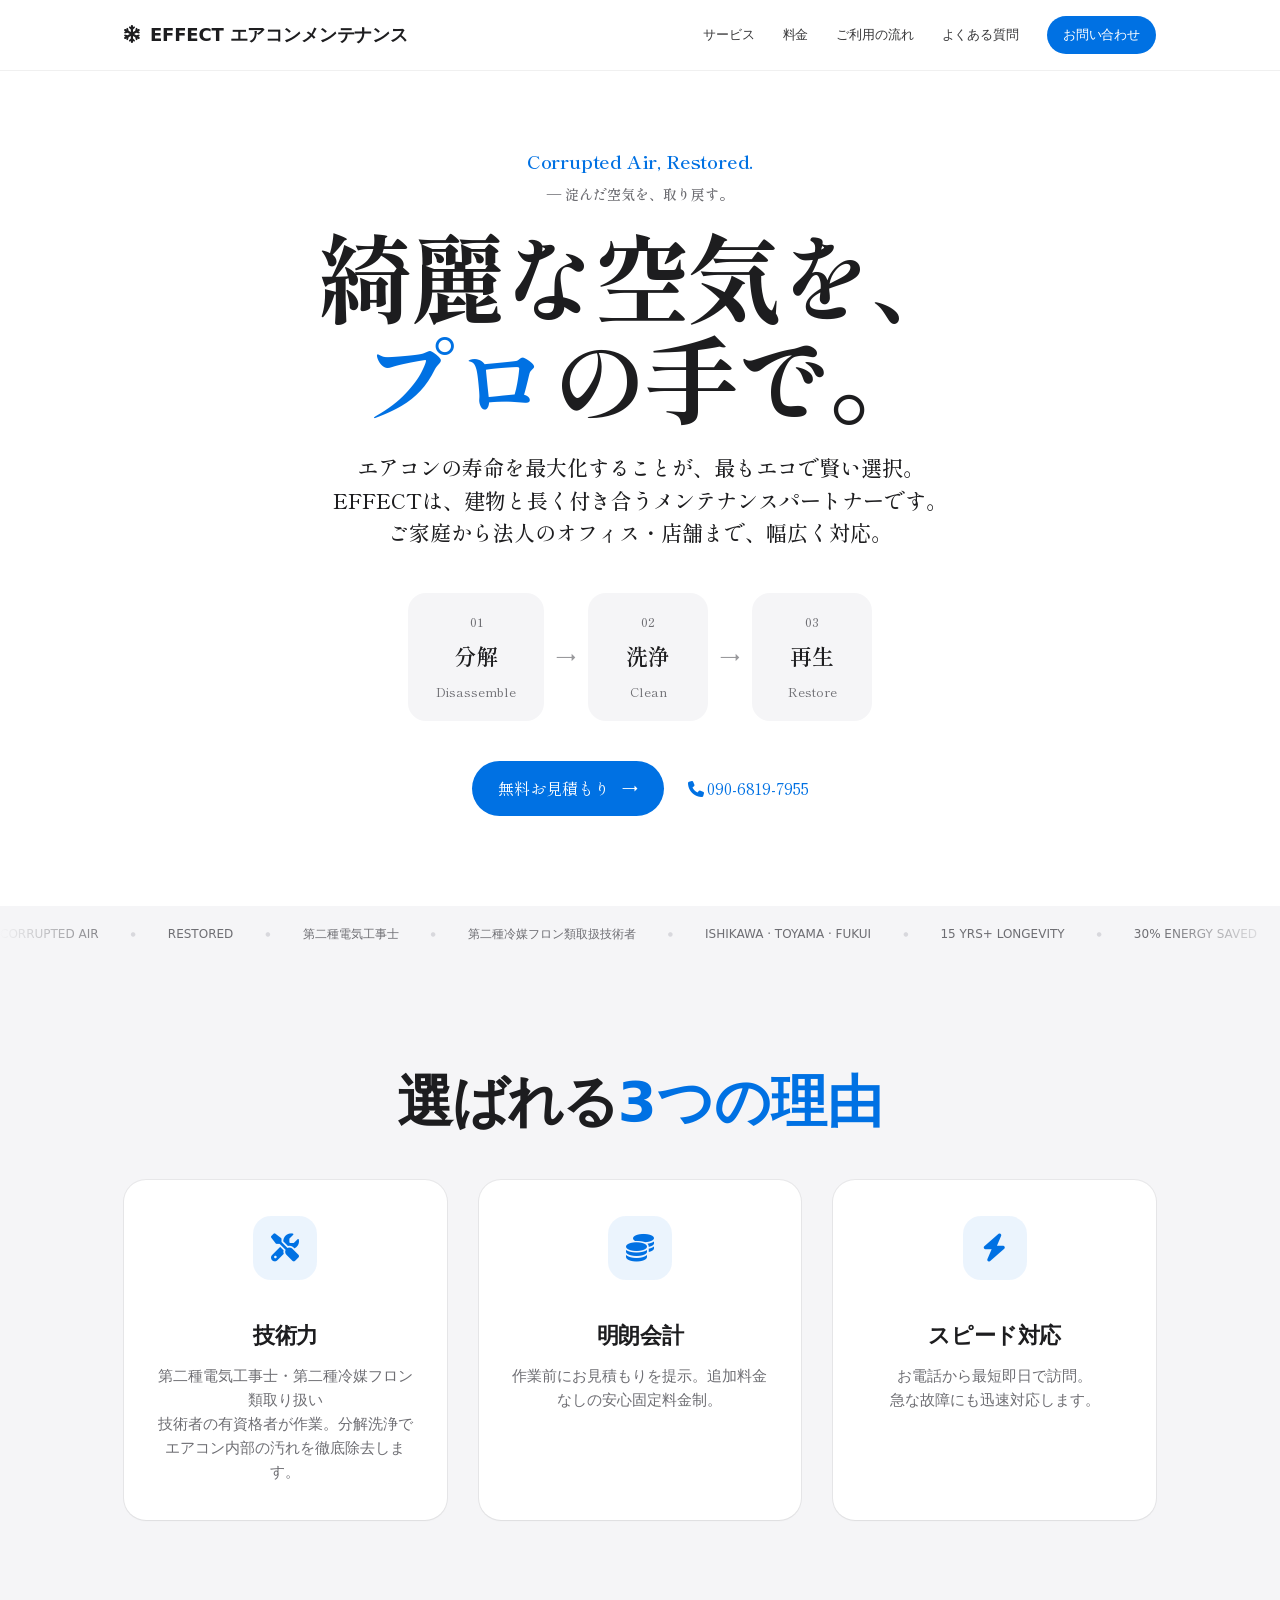
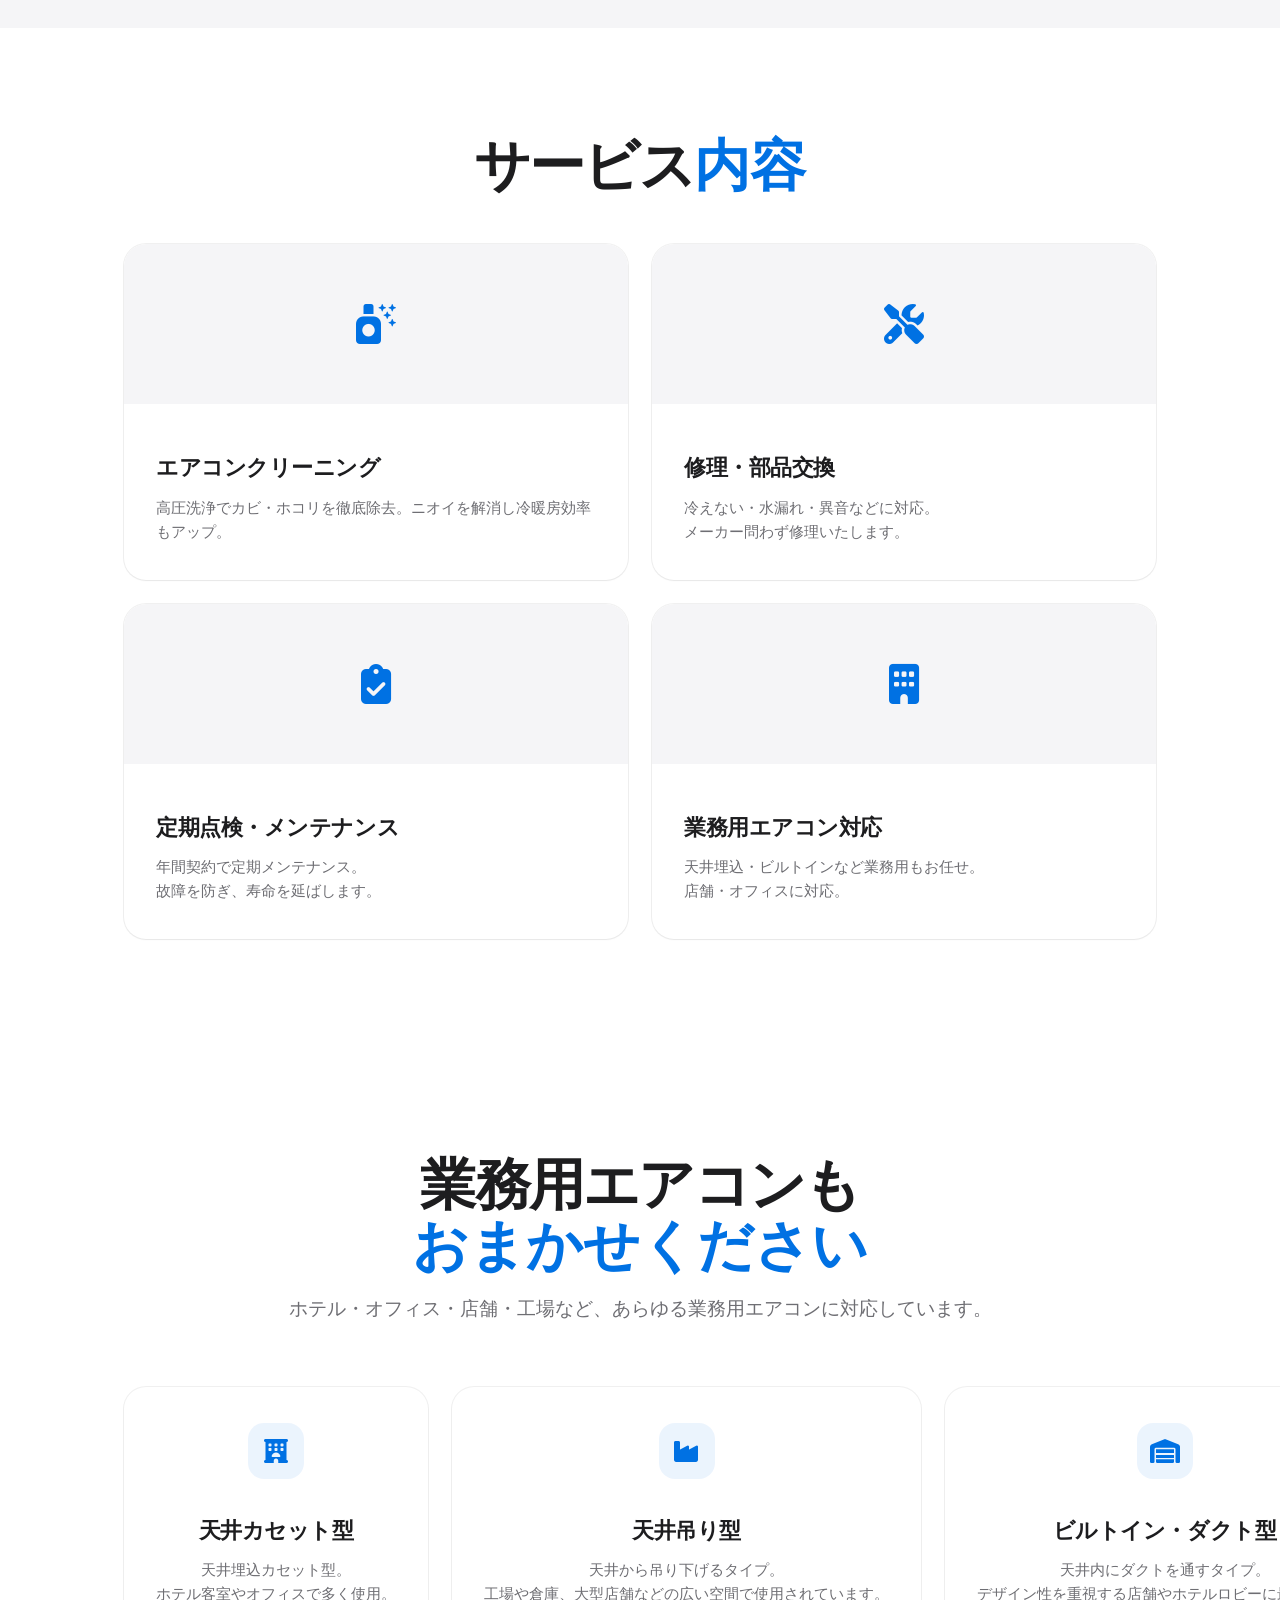
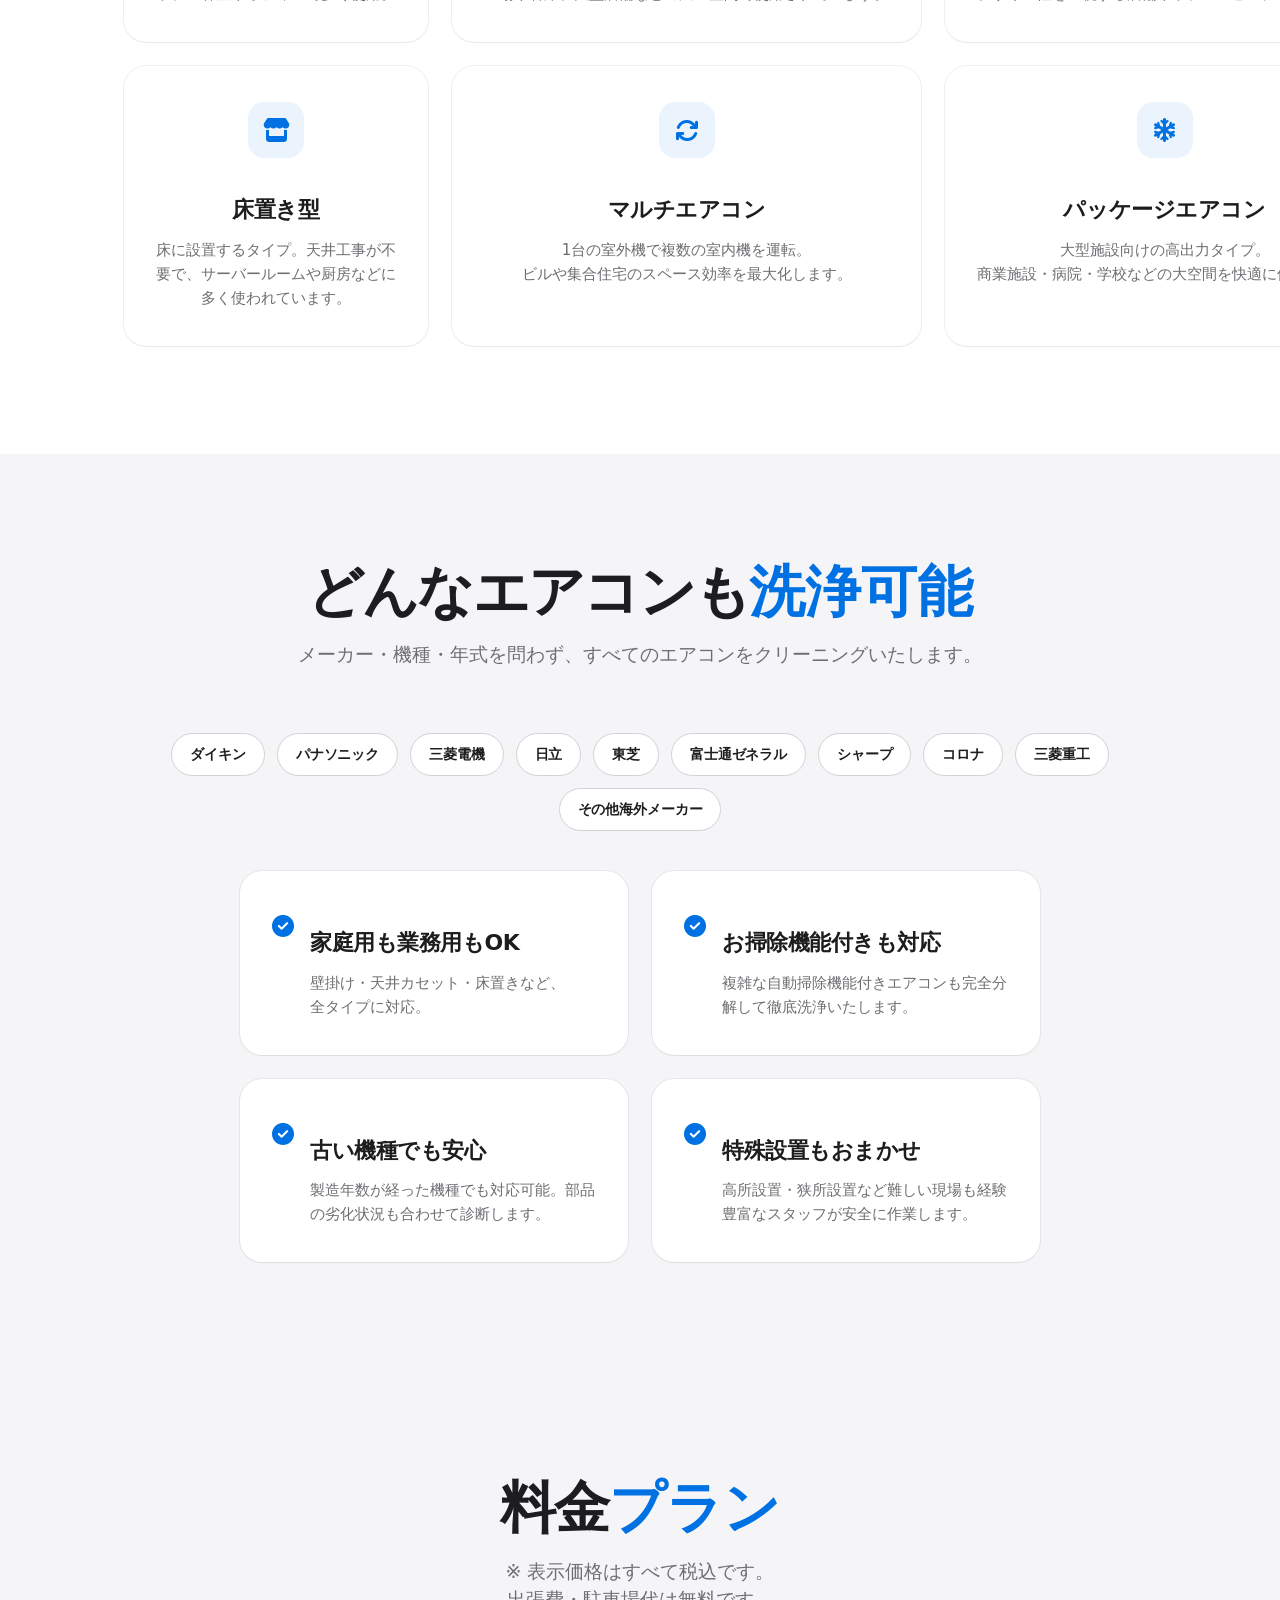
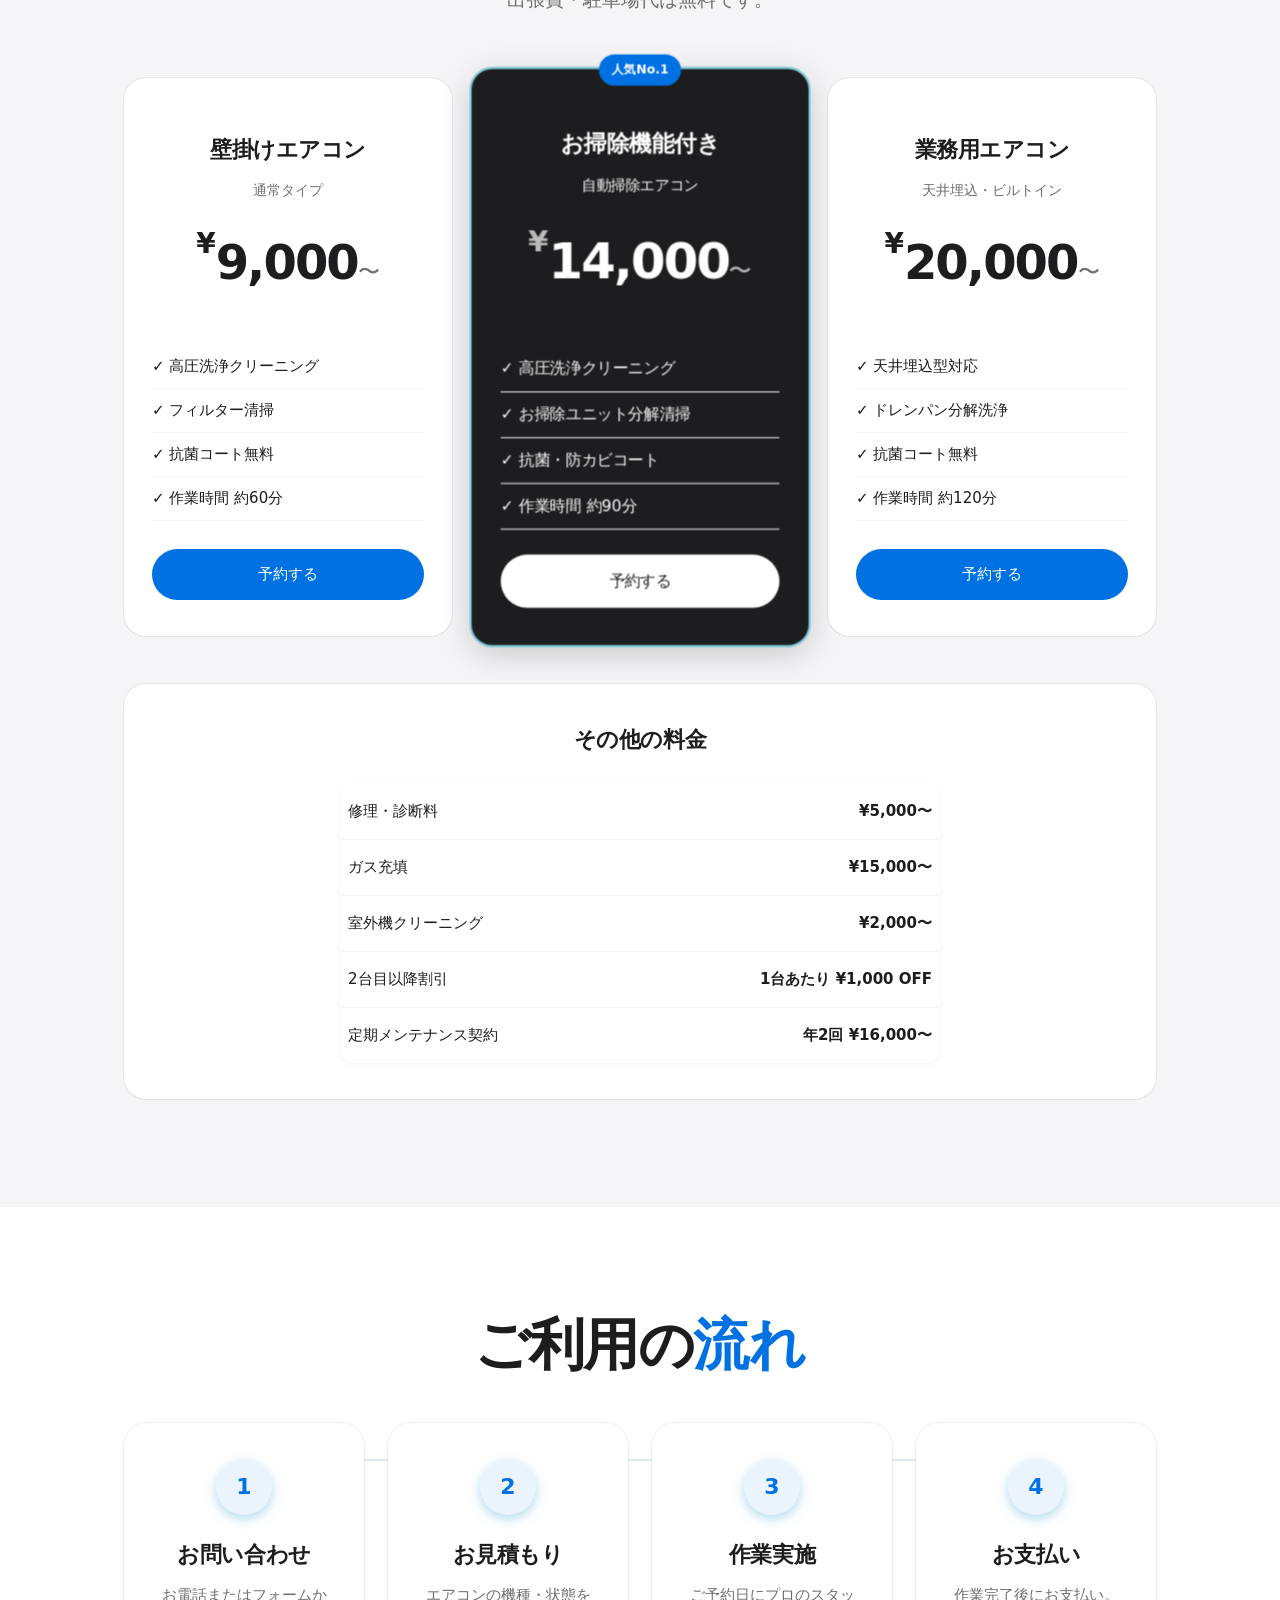
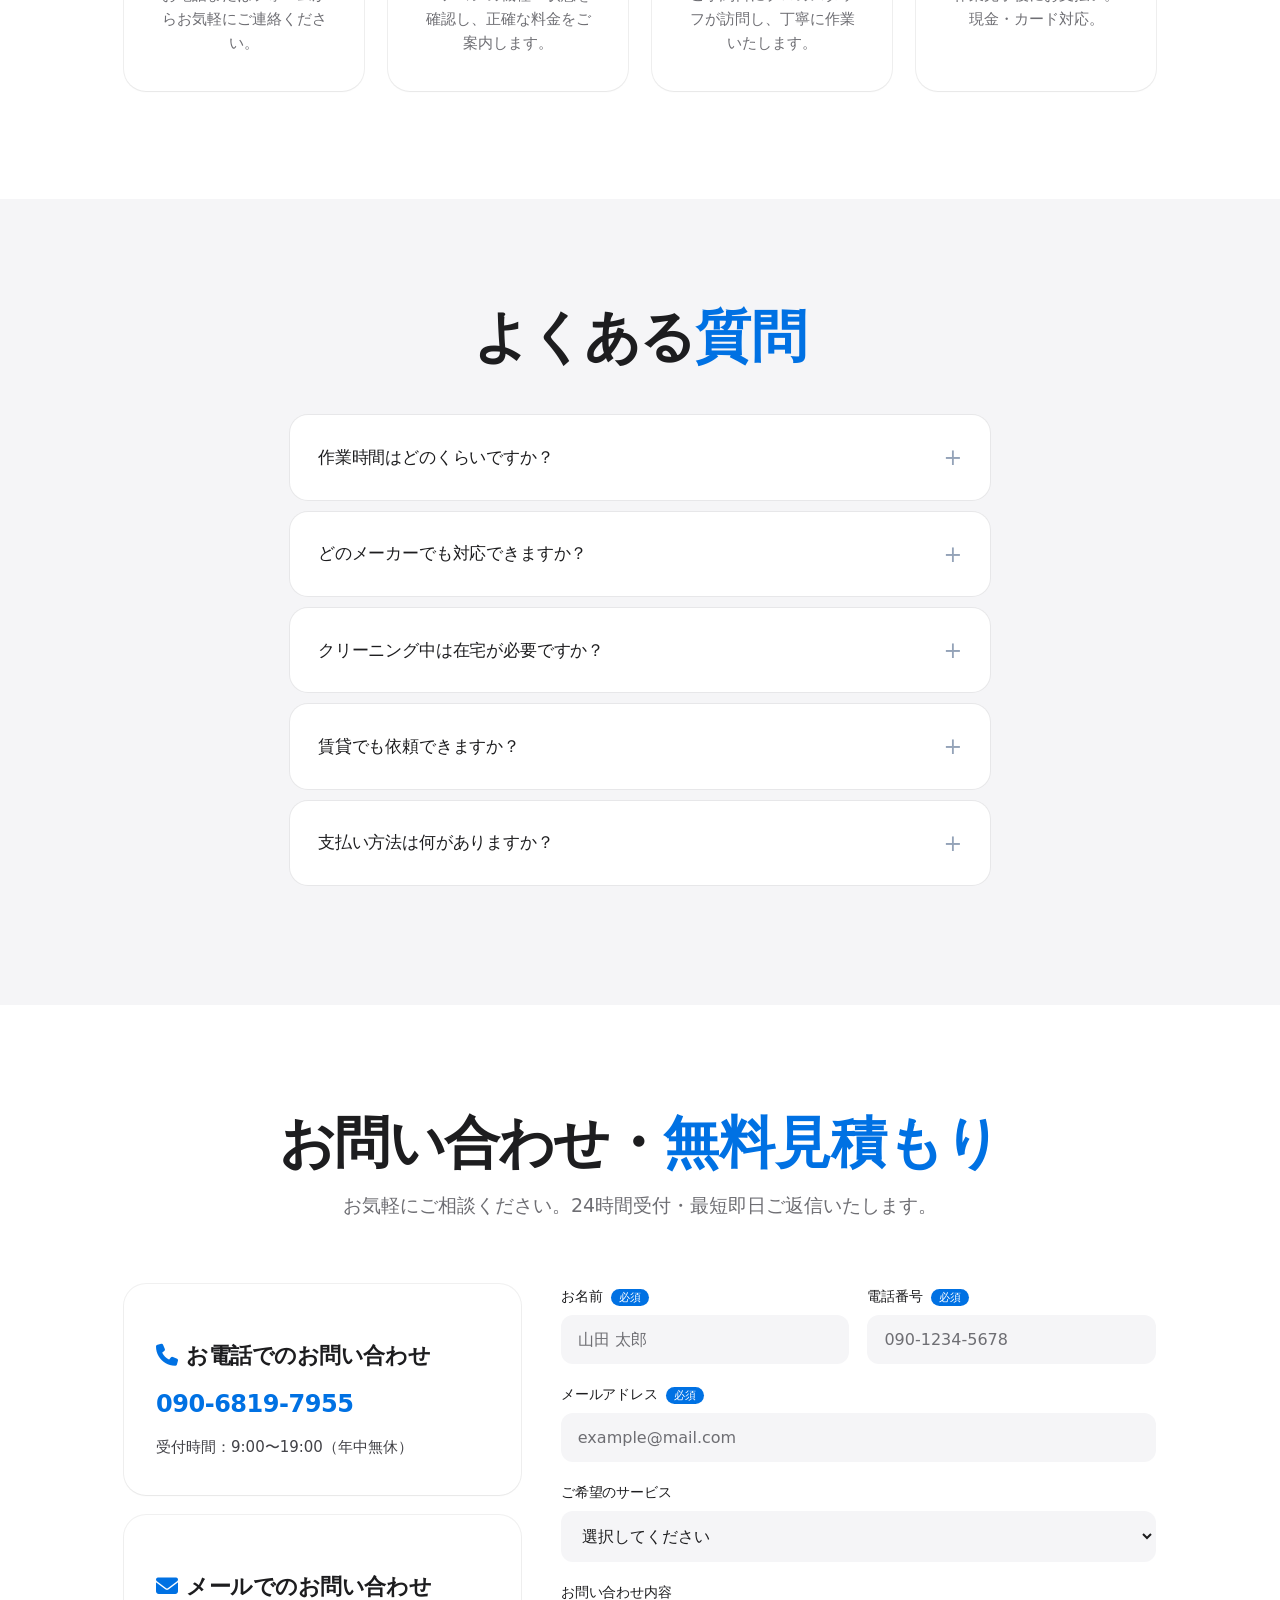
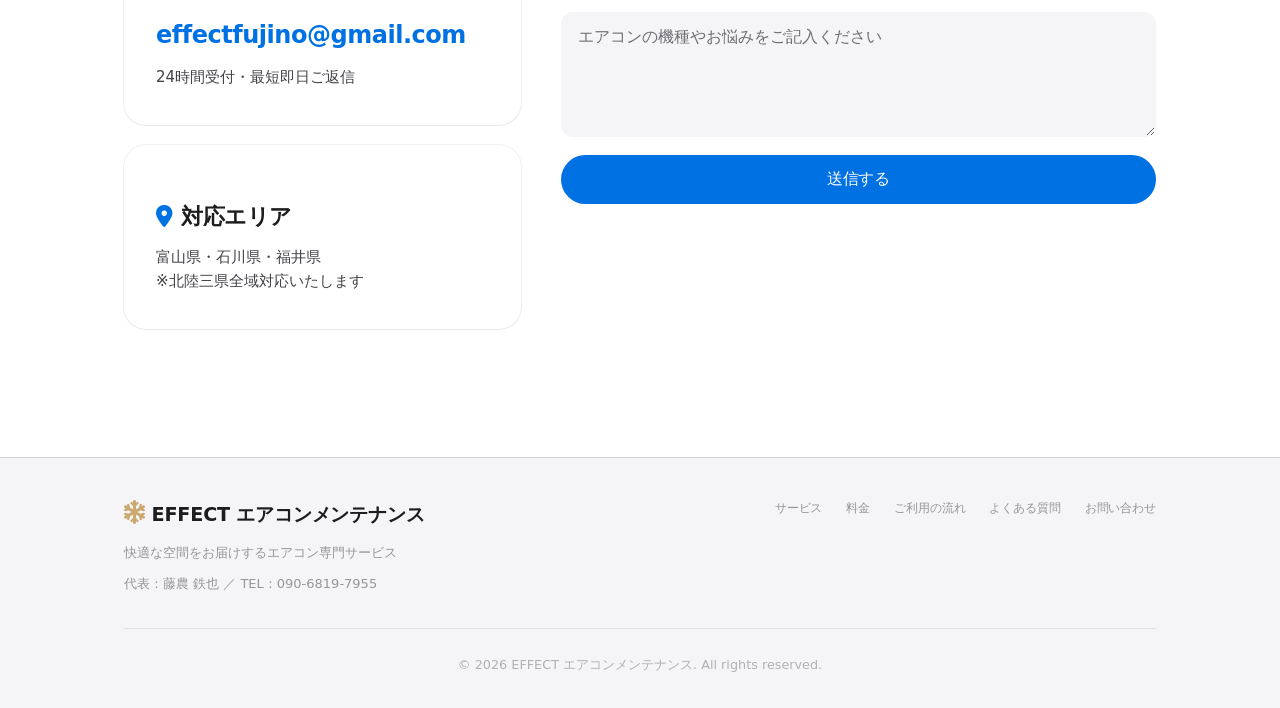
==== commit c8f14a09: "Refine commercial AC + any-aircon cards: per-sentence breaks - 5 commercial cards: split each into 2" ====
--- a/index.html
+++ b/index.html
@@ -2188,6 +2188,11 @@
       body .flow-step p, body .any-feature p {
         font-size: 13.5px !important;
       }
+      body .commercial-card,
+      body .commercial-card .commercial-icon ~ * { /* tighter padding/font for long phrases */ }
+      body .commercial-card { padding: 28px 14px !important; }
+      body .commercial-card p { font-size: 12px !important; line-height: 1.6 !important; }
+      body .any-feature p { font-size: 12.5px !important; }
     }
     @media (max-width: 380px) {
       body .lux-process-step { padding: 8px 4px !important; }
@@ -2379,17 +2384,17 @@
       <div class="commercial-card">
         <div class="commercial-icon"><i class="fa-solid fa-hotel"></i></div>
         <h3>天井カセット型</h3>
-        <p>天井埋込カセット型。ホテル客室やオフィスで多く使用。</p>
+        <p>天井埋込カセット型。<br><span class="nb">ホテル客室やオフィスで多く使用。</span></p>
       </div>
       <div class="commercial-card">
         <div class="commercial-icon"><i class="fa-solid fa-industry"></i></div>
         <h3>天井吊り型</h3>
-        <p>天井から吊り下げるタイプ。工場や倉庫、大型店舗などの広い空間で使用されています。</p>
+        <p>天井から吊り下げるタイプ。<br><span class="nb">工場や倉庫、大型店舗などの広い空間で使用されています。</span></p>
       </div>
       <div class="commercial-card">
         <div class="commercial-icon"><i class="fa-solid fa-warehouse"></i></div>
         <h3>ビルトイン・ダクト型</h3>
-        <p>天井内にダクトを通すタイプ。デザイン性を重視する店舗やホテルロビーに最適です。</p>
+        <p>天井内にダクトを通すタイプ。<br><span class="nb">デザイン性を重視する店舗やホテルロビーに最適です。</span></p>
       </div>
       <div class="commercial-card">
         <div class="commercial-icon"><i class="fa-solid fa-store"></i></div>
@@ -2399,12 +2404,12 @@
       <div class="commercial-card">
         <div class="commercial-icon"><i class="fa-solid fa-arrows-rotate"></i></div>
         <h3>マルチエアコン</h3>
-        <p>1台の室外機で複数の室内機を運転。ビルや集合住宅のスペース効率を最大化します。</p>
+        <p>1台の室外機で複数の室内機を運転。<br><span class="nb">ビルや集合住宅のスペース効率を最大化します。</span></p>
       </div>
       <div class="commercial-card">
         <div class="commercial-icon"><i class="fa-solid fa-snowflake"></i></div>
         <h3>パッケージエアコン</h3>
-        <p>大型施設向けの高出力タイプ。商業施設・病院・学校などの大空間を快適に保ちます。</p>
+        <p>大型施設向けの高出力タイプ。<br><span class="nb">商業施設・病院・学校などの大空間を快適に保ちます。</span></p>
       </div>
     </div>
   </div>
@@ -2434,7 +2439,7 @@
         <div class="any-feature-icon"><i class="fa-solid fa-circle-check"></i></div>
         <div>
           <h3>家庭用も業務用もOK</h3>
-          <p>壁掛け・天井カセット・床置きなど、全タイプに対応。</p>
+          <p><span class="nb">壁掛け・天井カセット・床置きなど、</span><br><span class="nb">全タイプに対応。</span></p>
         </div>
       </div>
       <div class="any-feature">
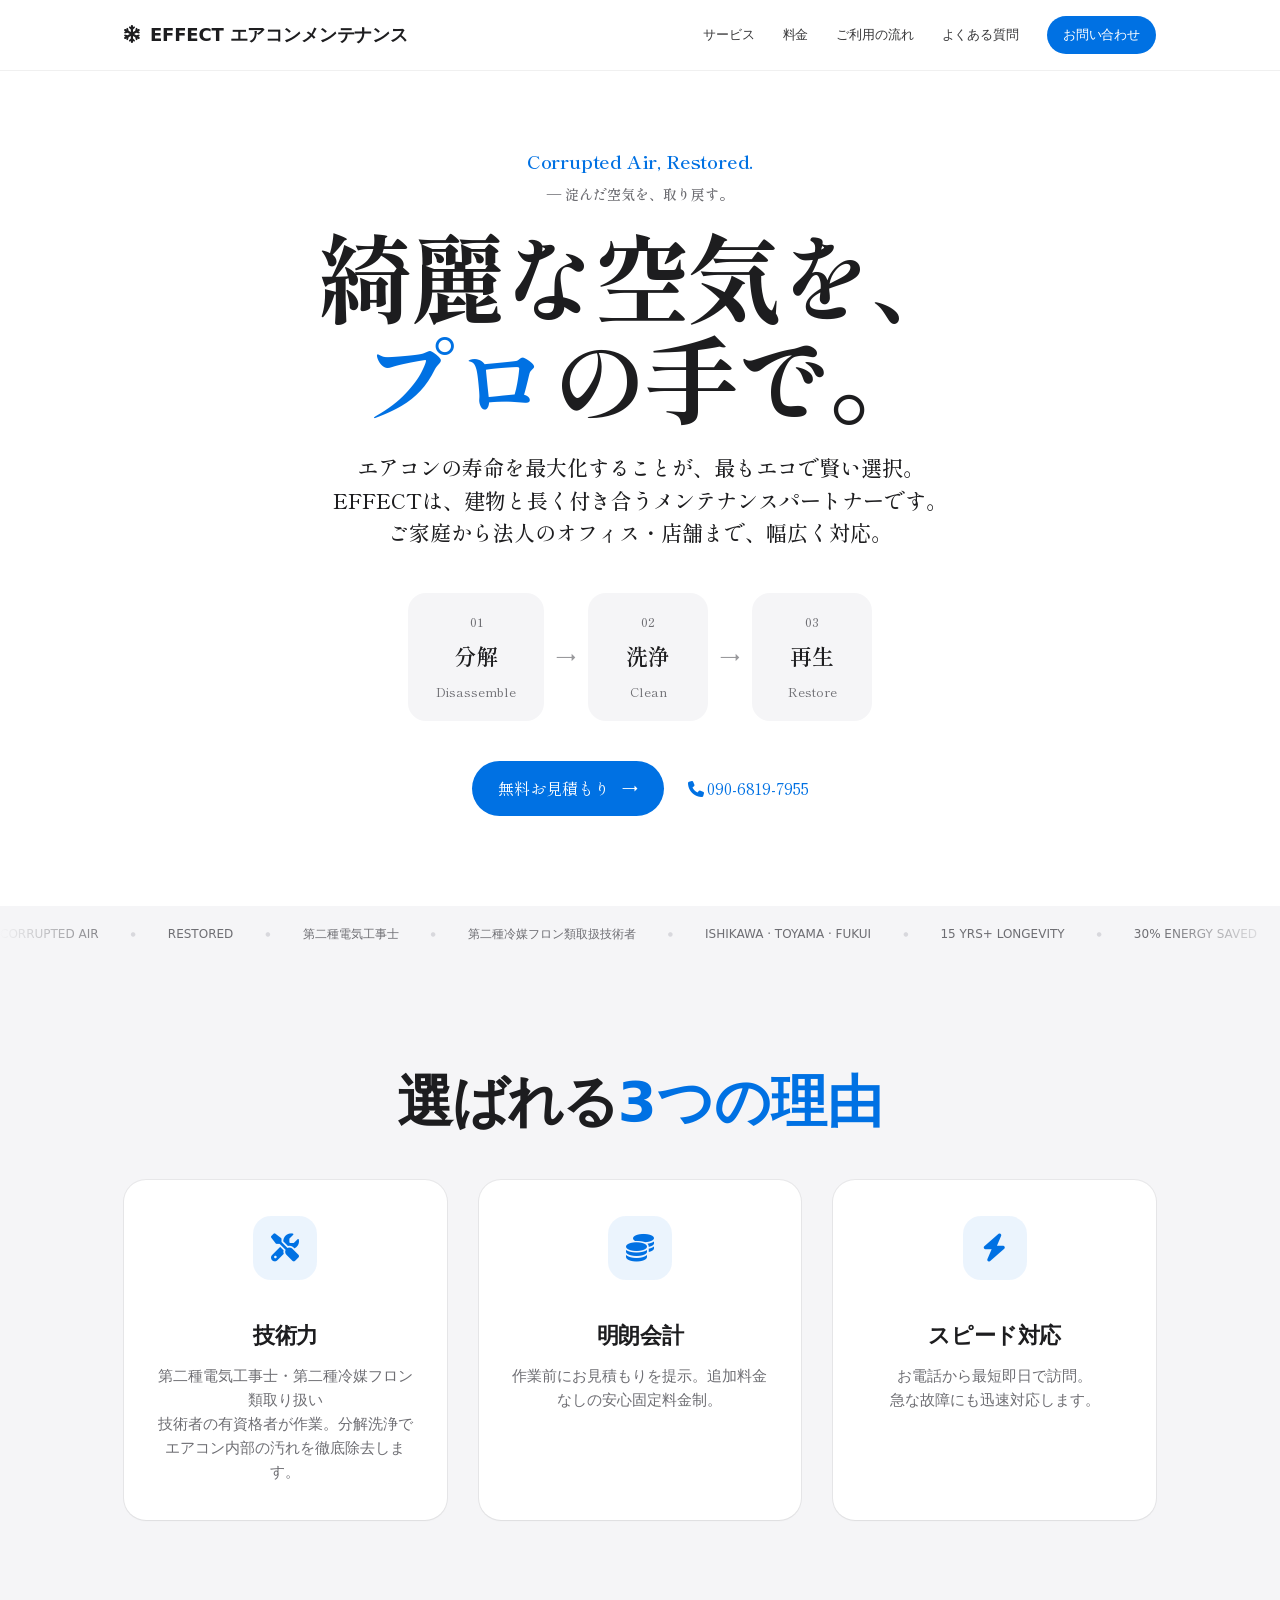
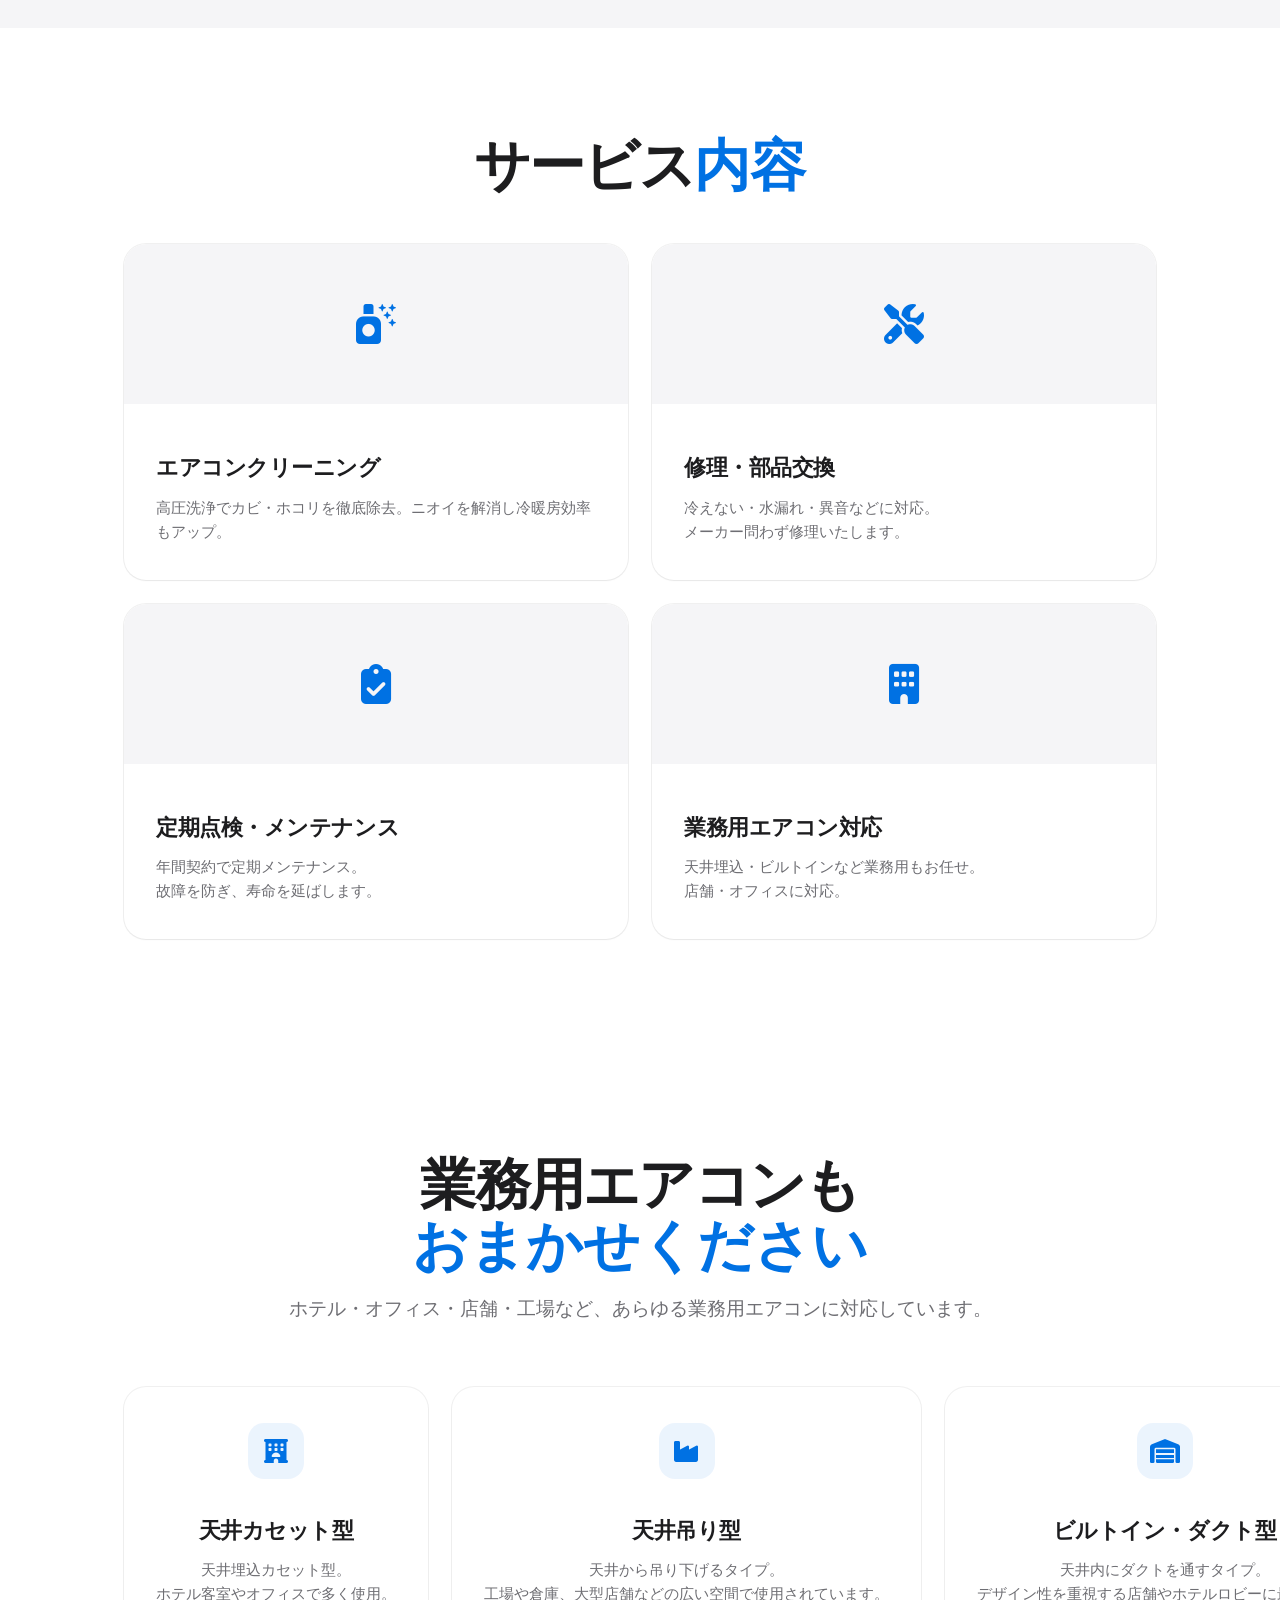
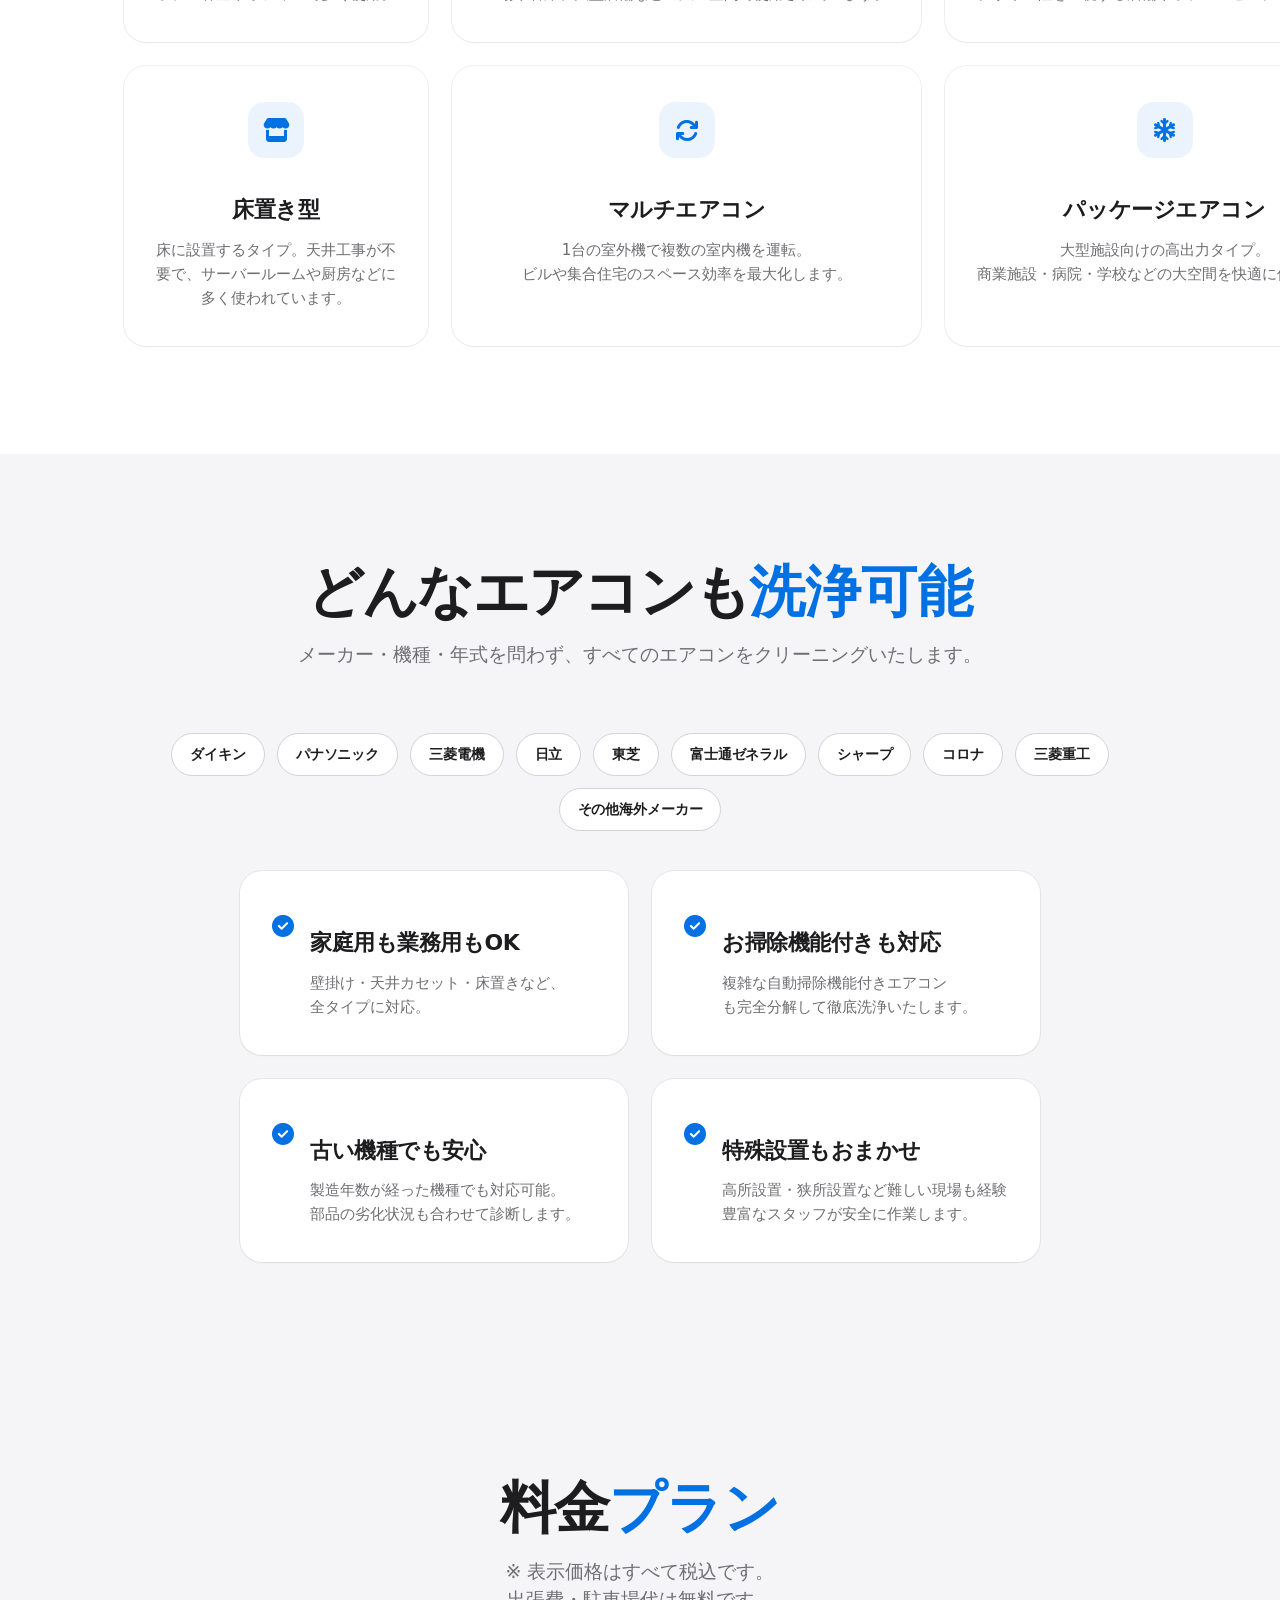
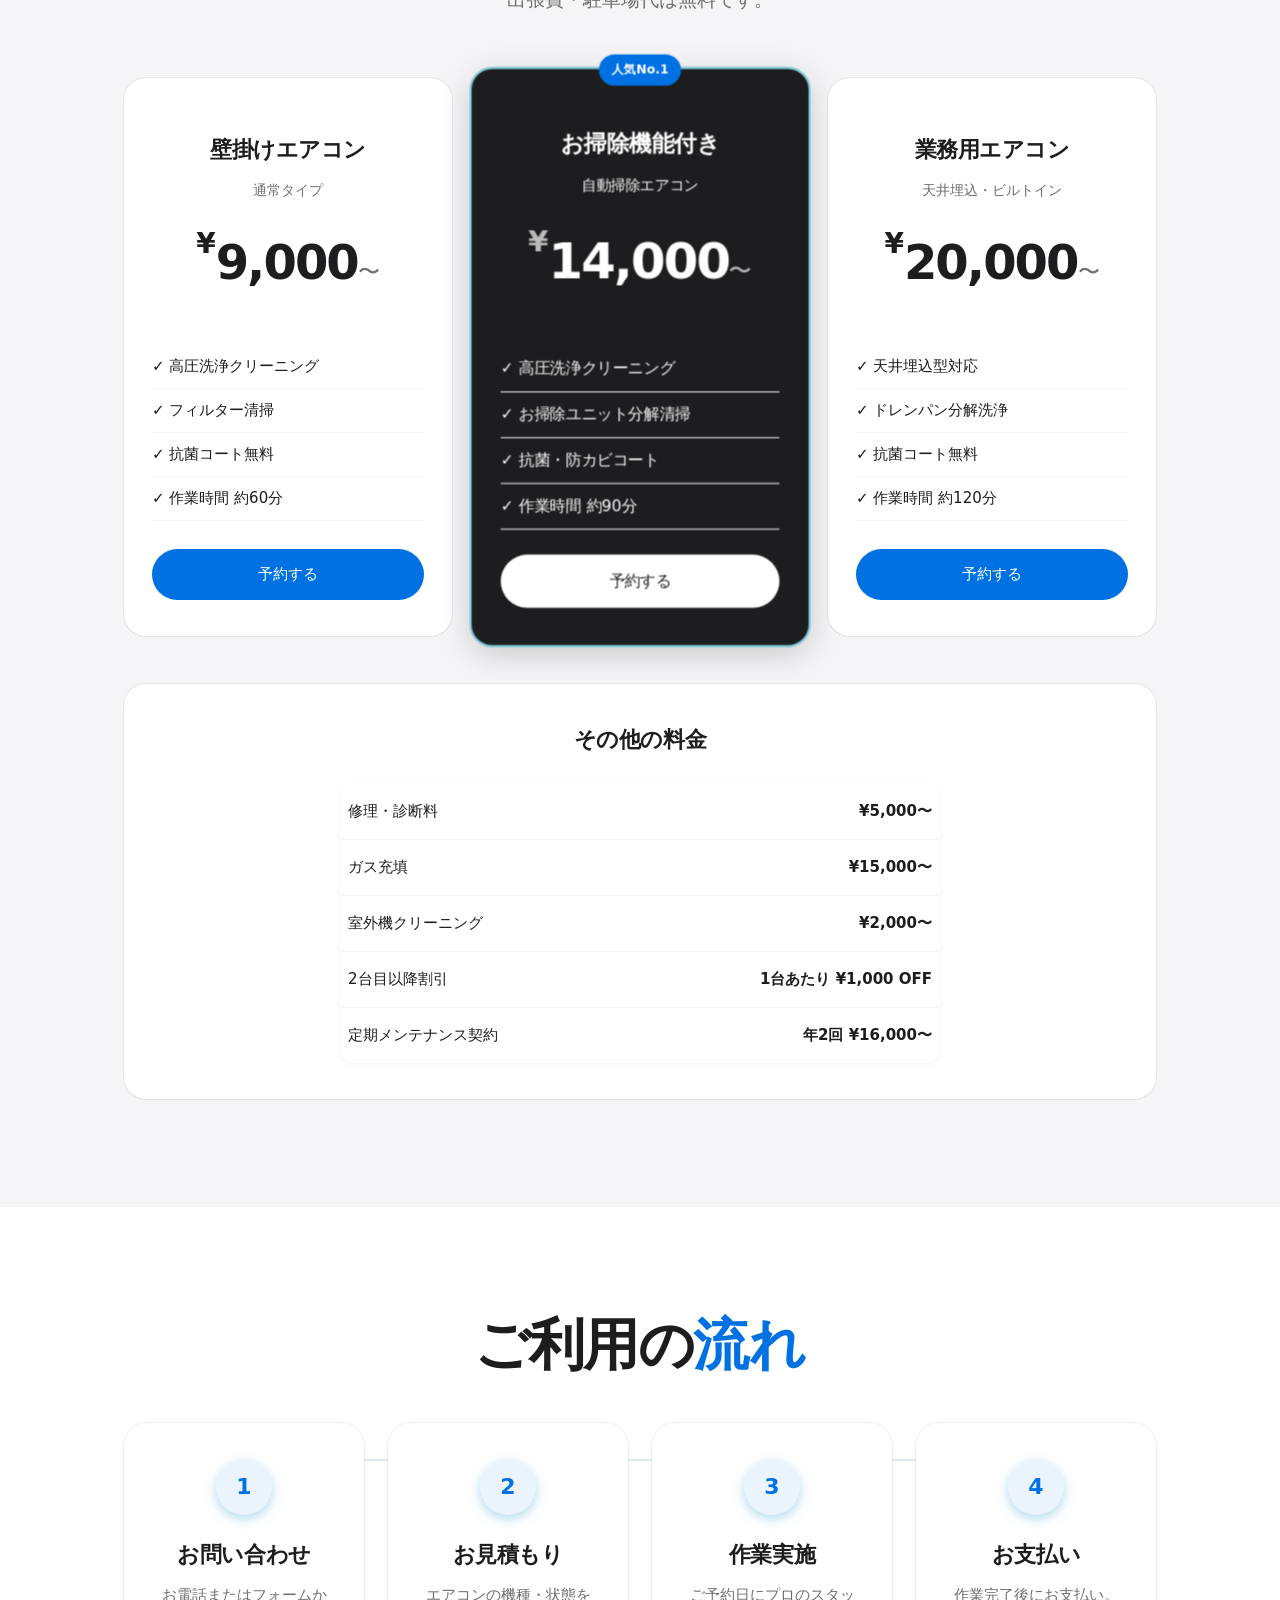
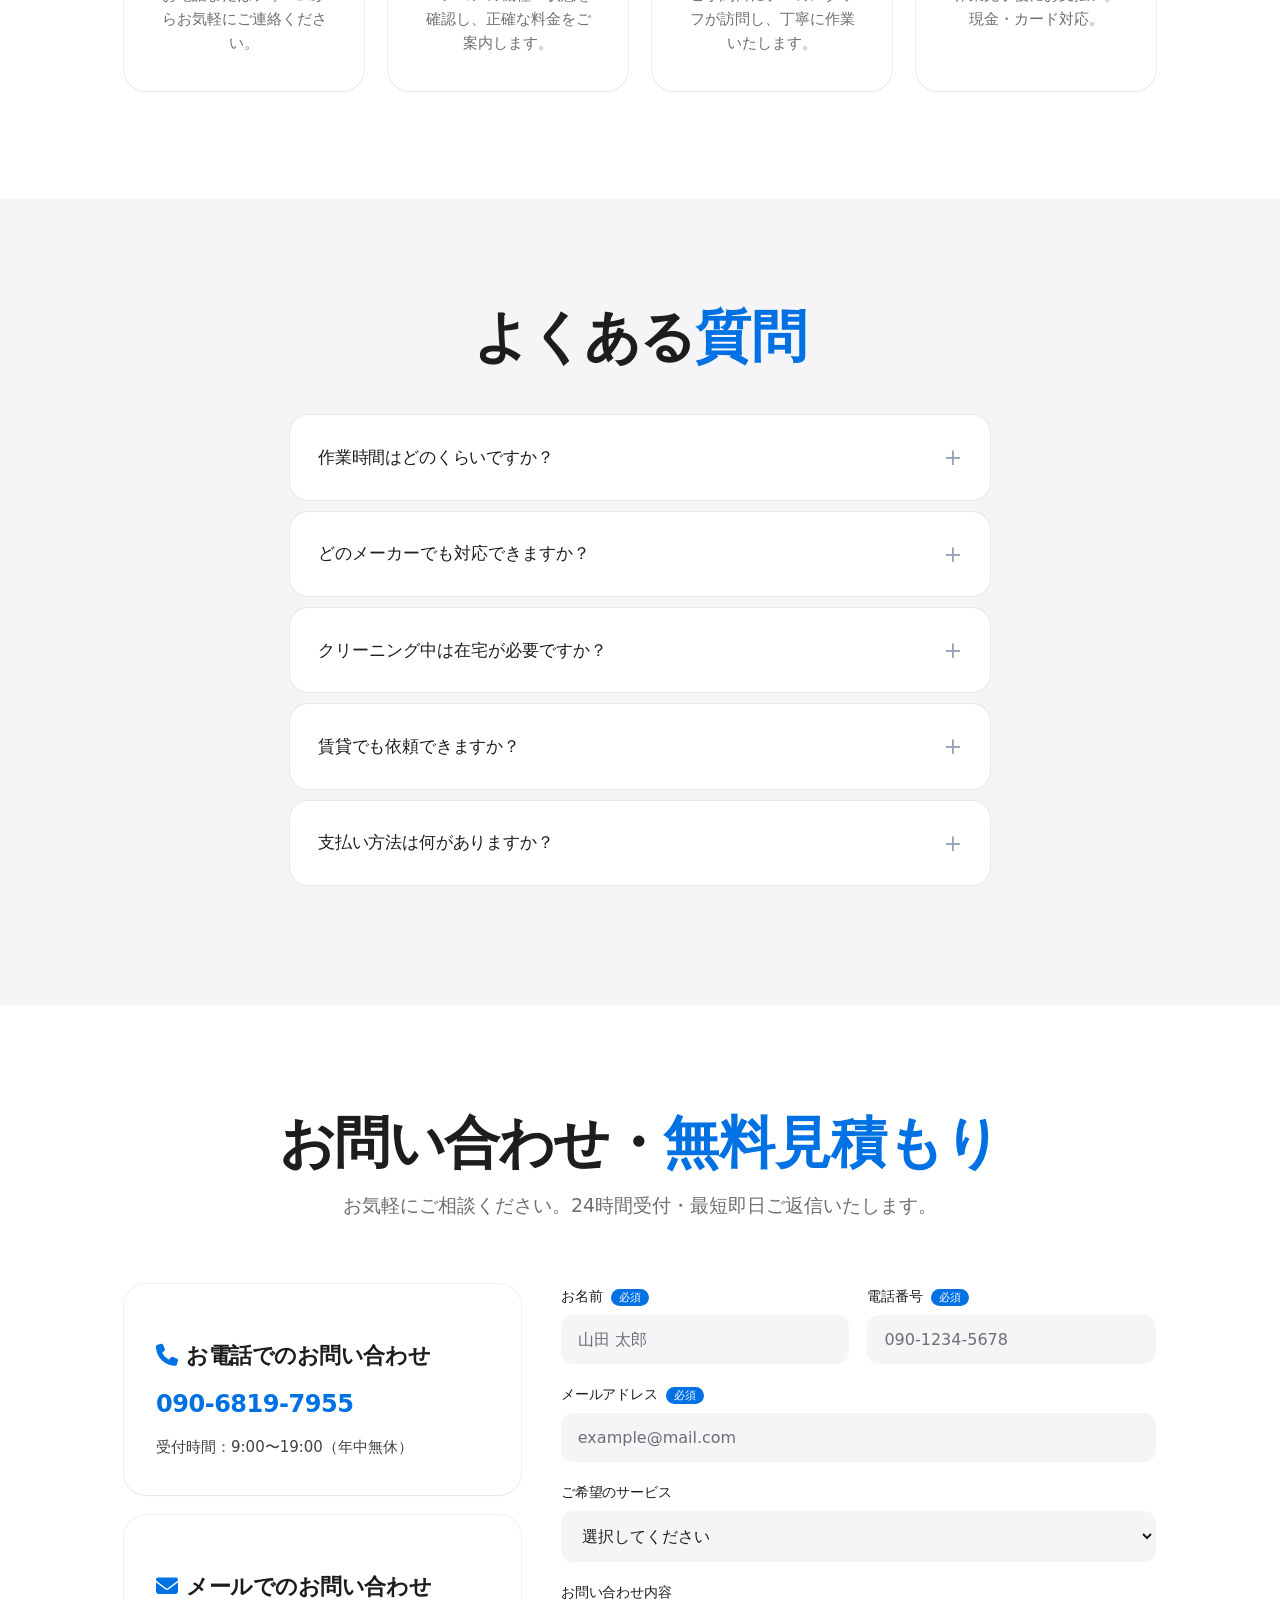
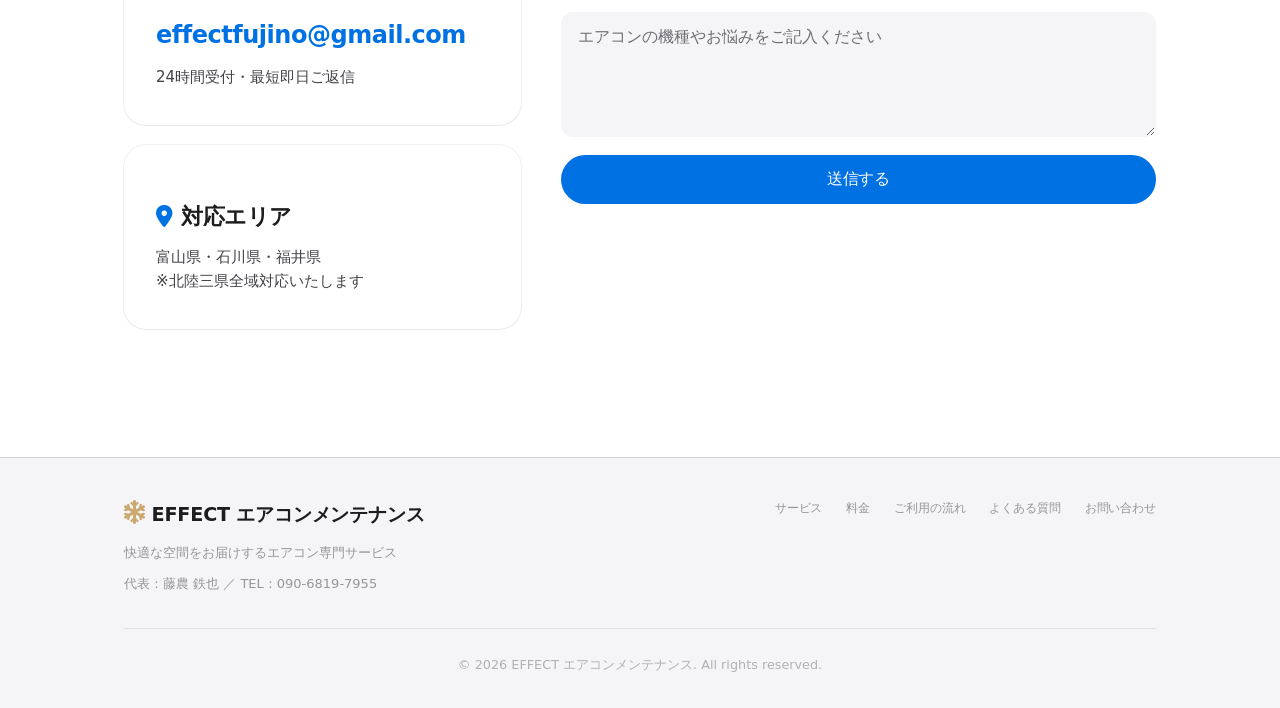
==== commit 8a915bef: "Refine: more single-line phrases via nb spans - 古い機種でも安心: split sentences - お掃除機能付き card: split sent" ====
--- a/index.html
+++ b/index.html
@@ -2446,14 +2446,14 @@
         <div class="any-feature-icon"><i class="fa-solid fa-circle-check"></i></div>
         <div>
           <h3>お掃除機能付きも対応</h3>
-          <p>複雑な自動掃除機能付きエアコンも完全分解して徹底洗浄いたします。</p>
+          <p><span class="nb">複雑な自動掃除機能付きエアコン</span><br><span class="nb">も完全分解して徹底洗浄いたします。</span></p>
         </div>
       </div>
       <div class="any-feature">
         <div class="any-feature-icon"><i class="fa-solid fa-circle-check"></i></div>
         <div>
           <h3>古い機種でも安心</h3>
-          <p>製造年数が経った機種でも対応可能。部品の劣化状況も合わせて診断します。</p>
+          <p><span class="nb">製造年数が経った機種でも対応可能。</span><br><span class="nb">部品の劣化状況も合わせて診断します。</span></p>
         </div>
       </div>
       <div class="any-feature">
@@ -2560,7 +2560,7 @@
       <div class="flow-step">
         <div class="step-num">4</div>
         <h3>お支払い</h3>
-        <p>作業完了後にお支払い。現金・カード対応。</p>
+        <p>作業完了後にお支払い。<br><span class="nb">現金・カード対応。</span></p>
       </div>
     </div>
   </div>
@@ -2576,11 +2576,11 @@
         <p>通常の壁掛けエアコンで約60分、お掃除機能付きで約90分が目安です。台数や汚れ具合により前後する場合があります。</p>
       </details>
       <details class="faq-item">
-        <summary>どのメーカーでも対応できますか？</summary>
+        <summary><span class="nb">どのメーカーでも対応できますか？</span></summary>
         <p>はい、国内外の主要メーカーすべてに対応しております。ダイキン、パナソニック、三菱、日立、東芝、富士通、シャープなど。</p>
       </details>
       <details class="faq-item">
-        <summary>クリーニング中は在宅が必要ですか？</summary>
+        <summary><span class="nb">クリーニング中は在宅が必要ですか？</span></summary>
         <p>作業中のお立ち会いをお願いしておりますが、作業開始と完了時のみの確認でも大丈夫です。</p>
       </details>
       <details class="faq-item">
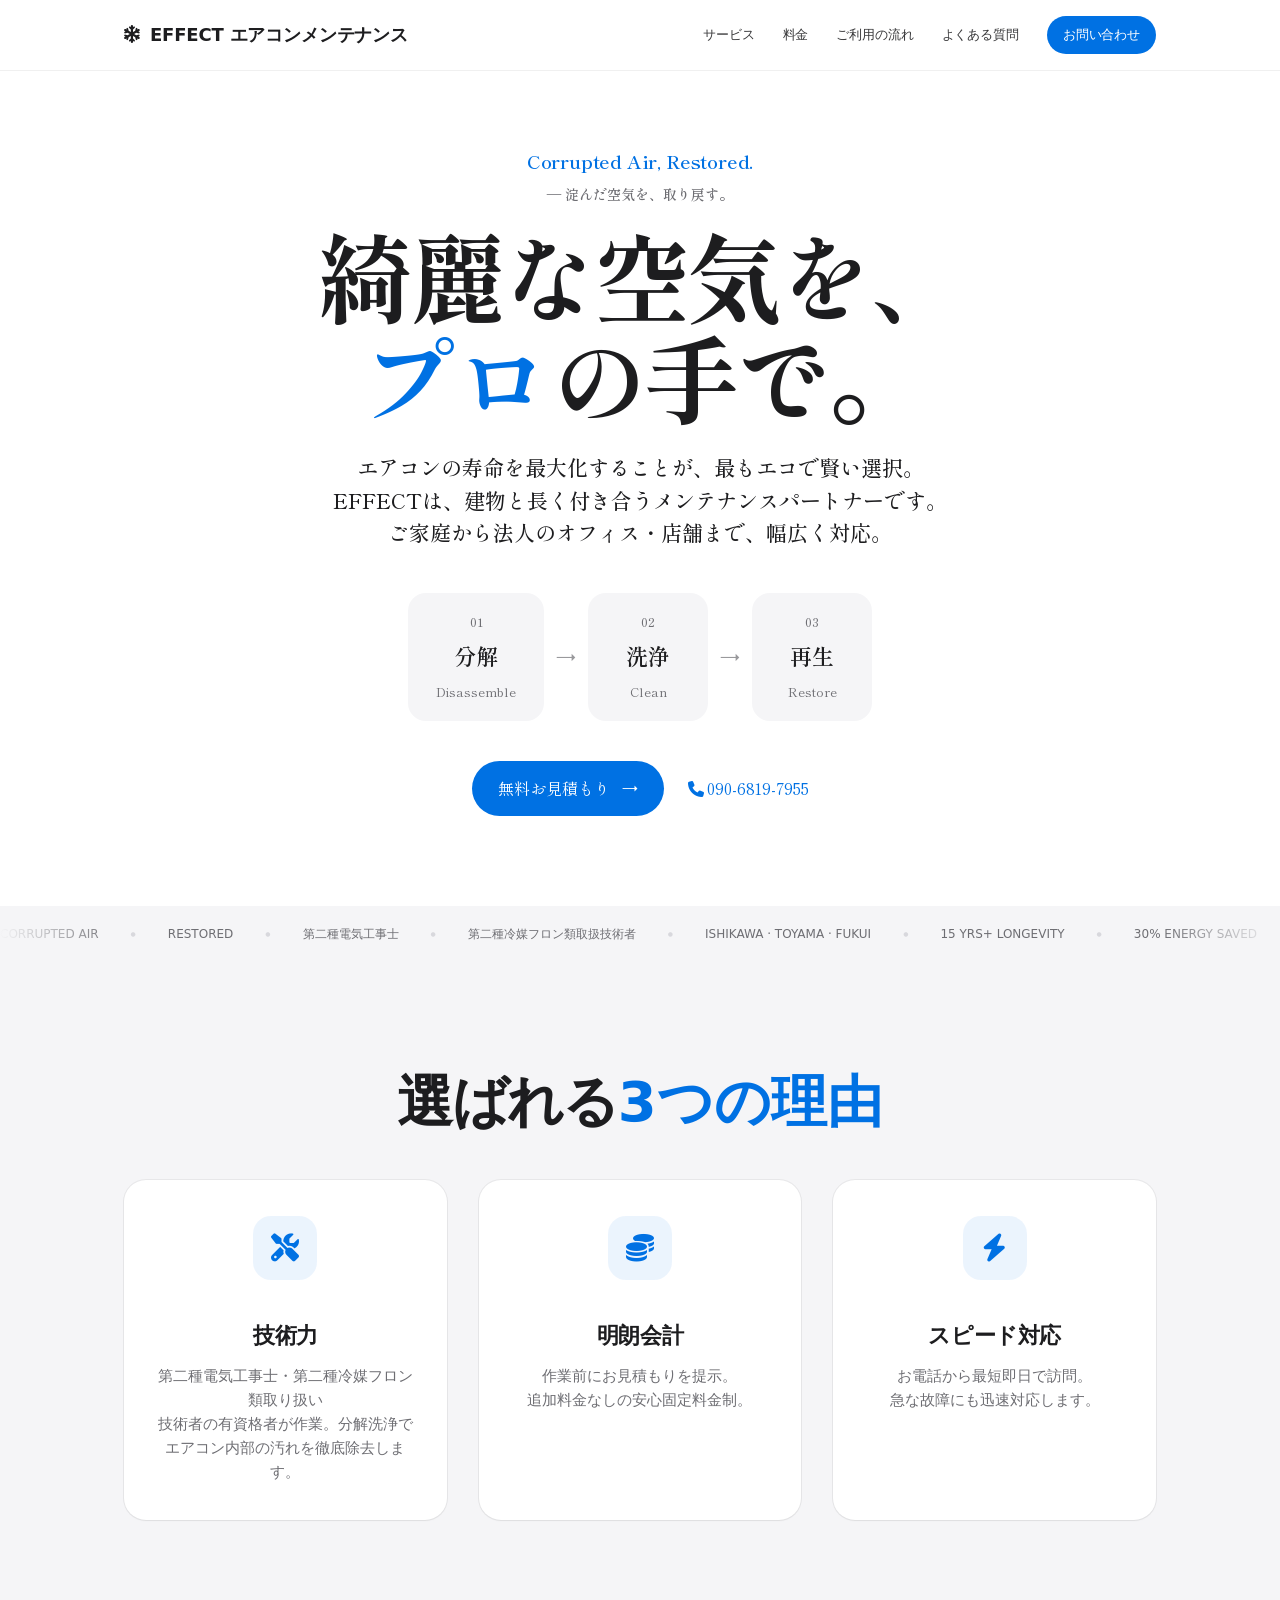
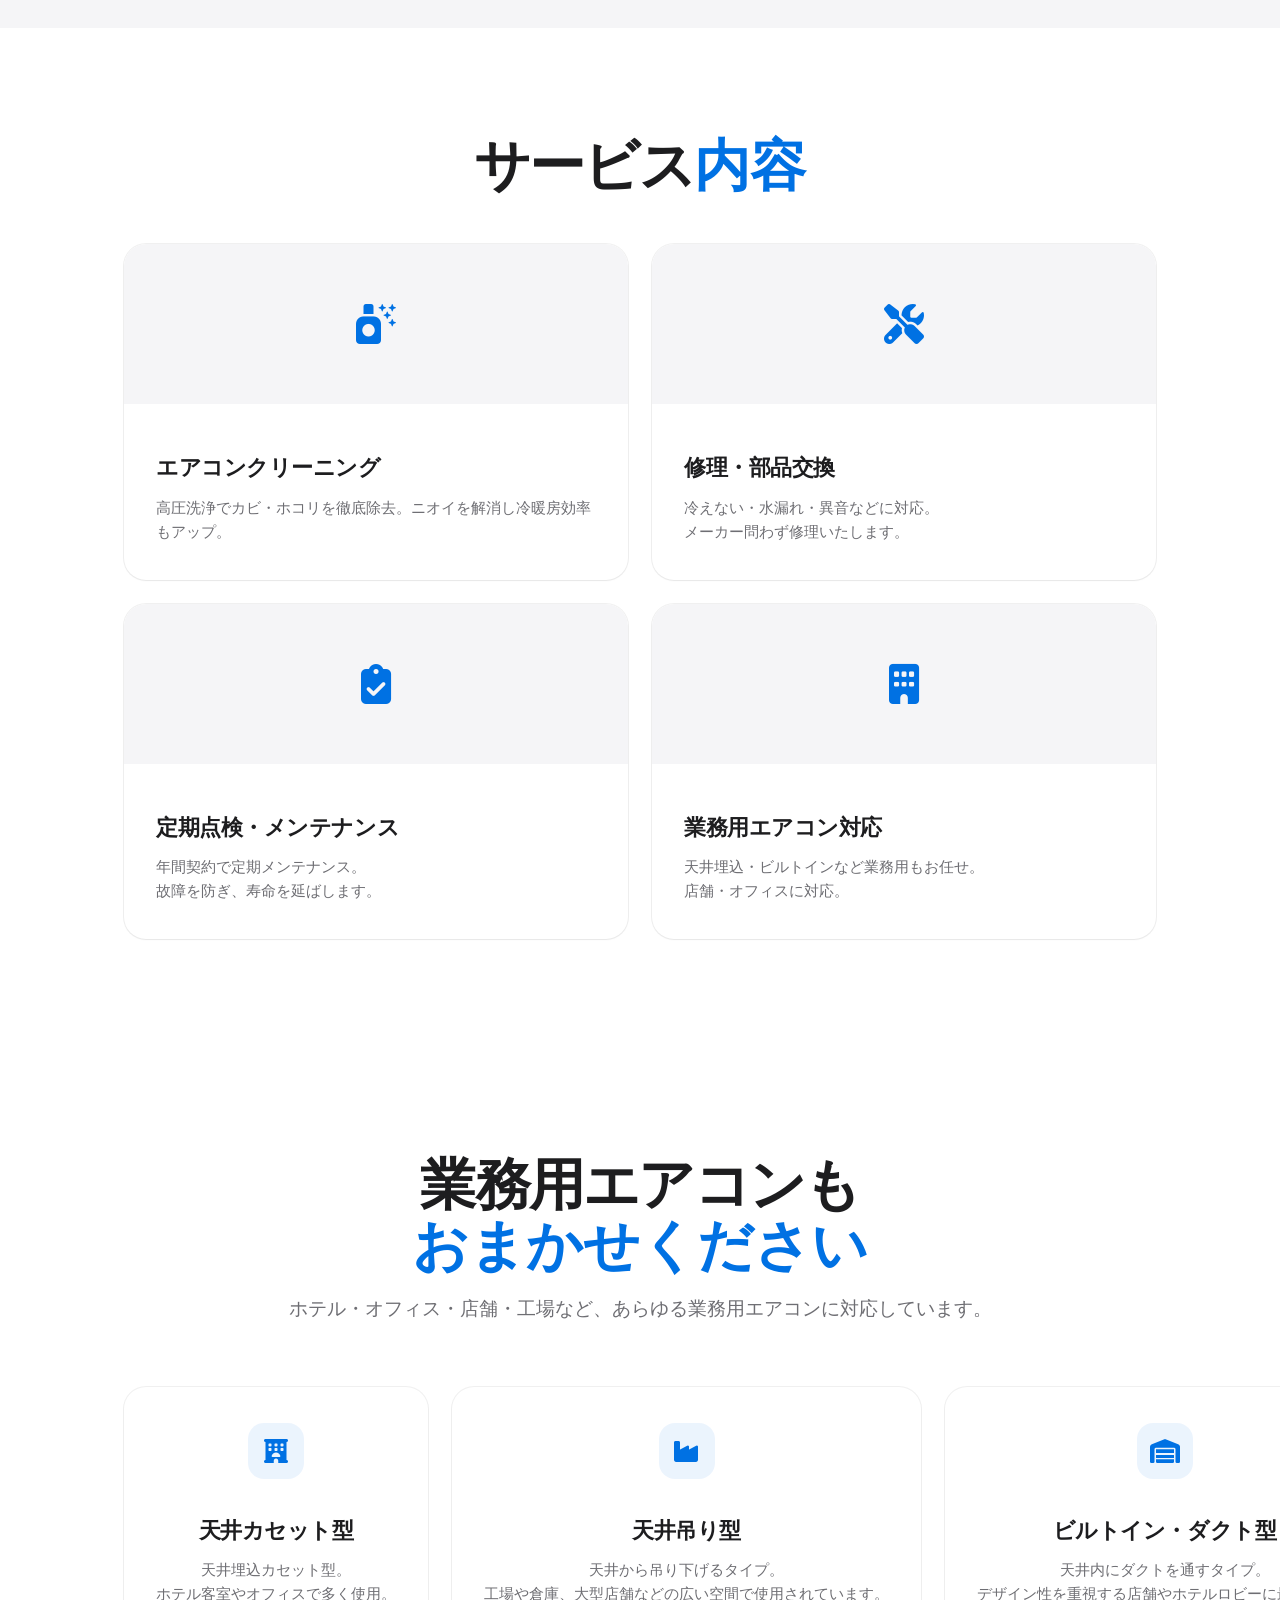
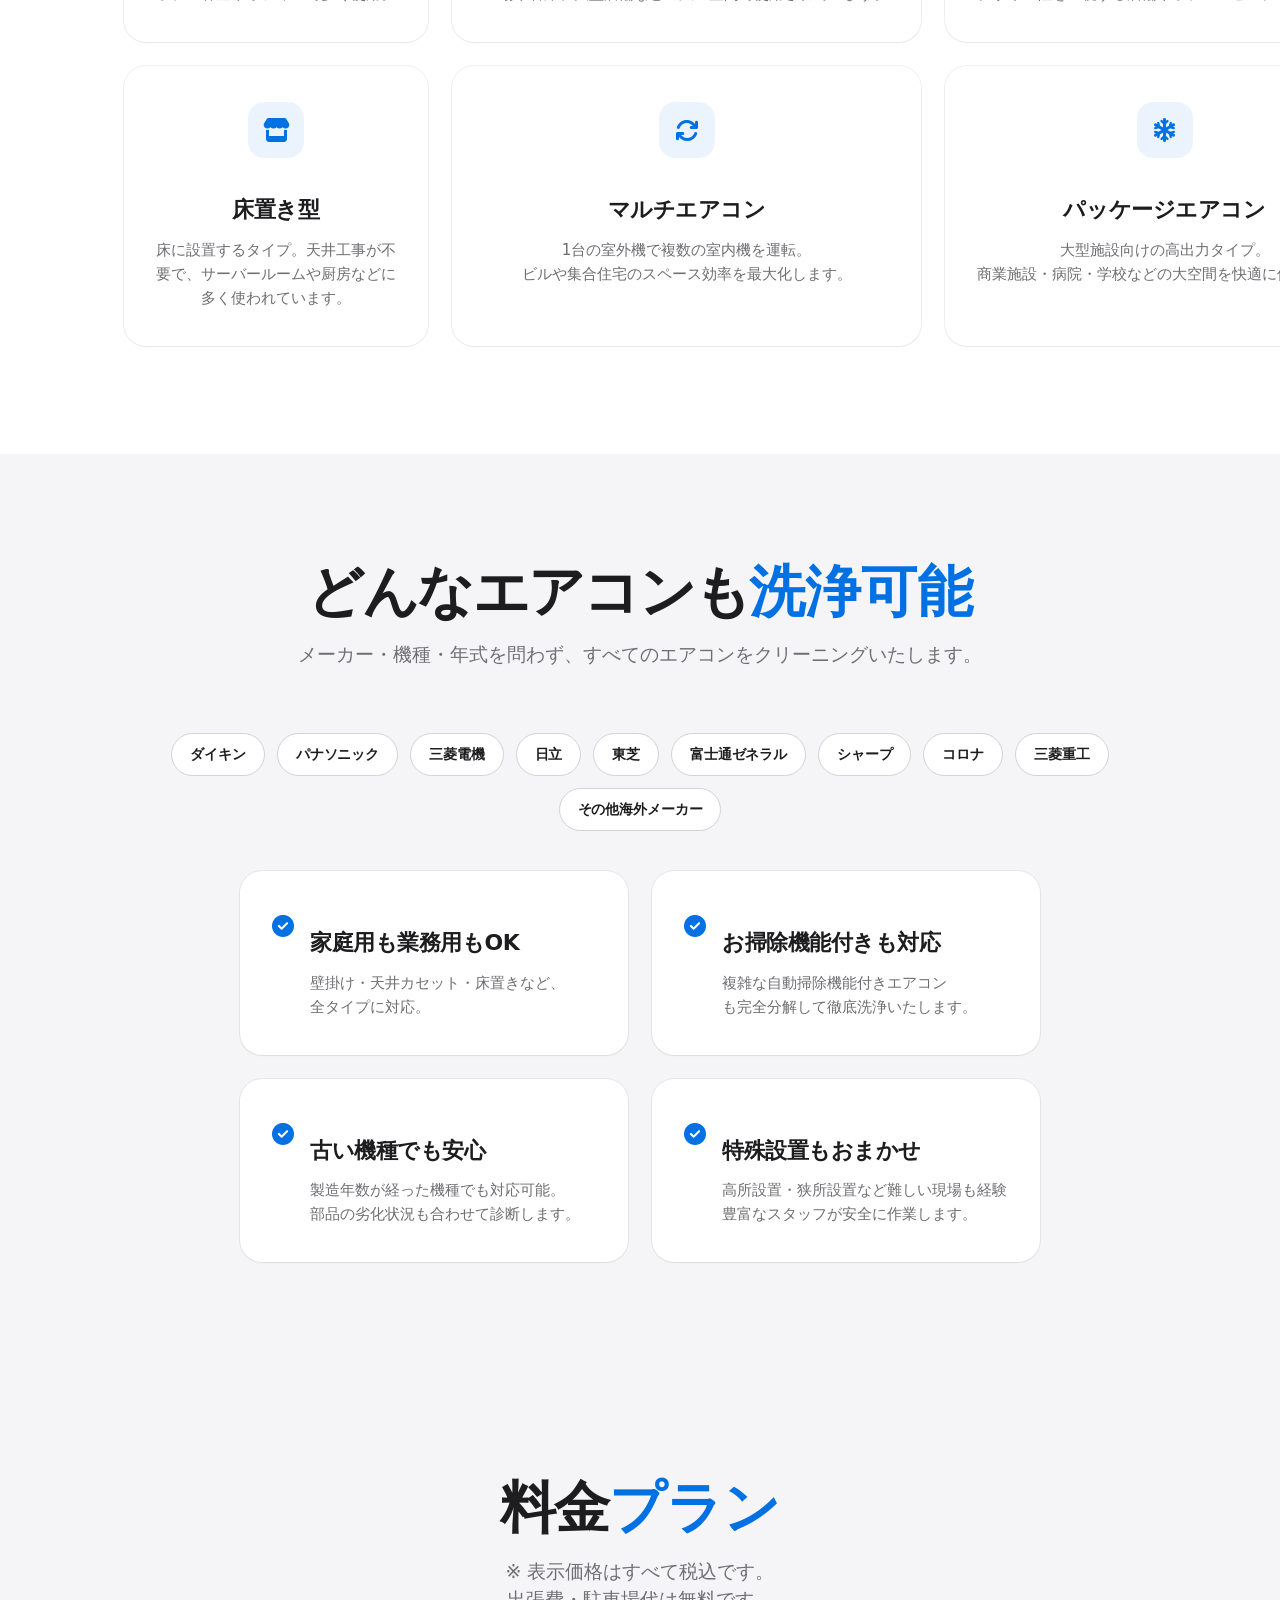
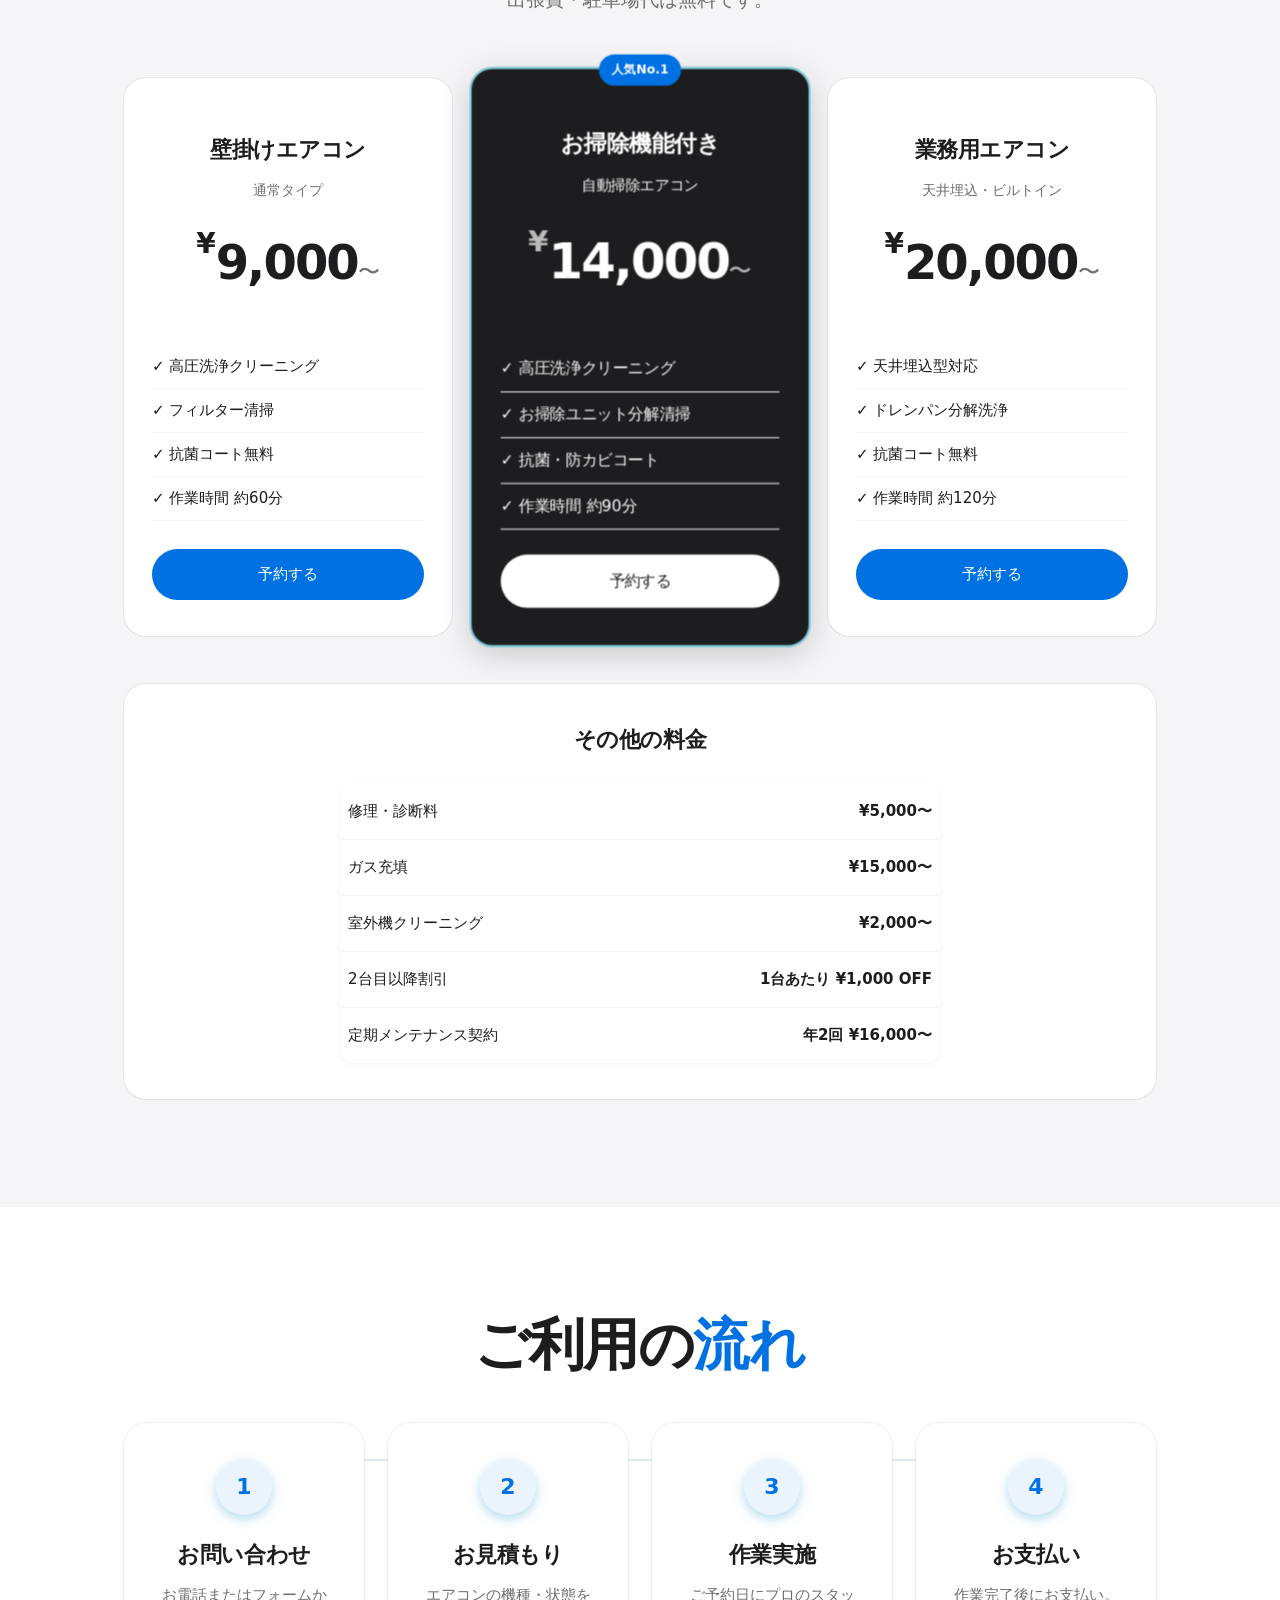
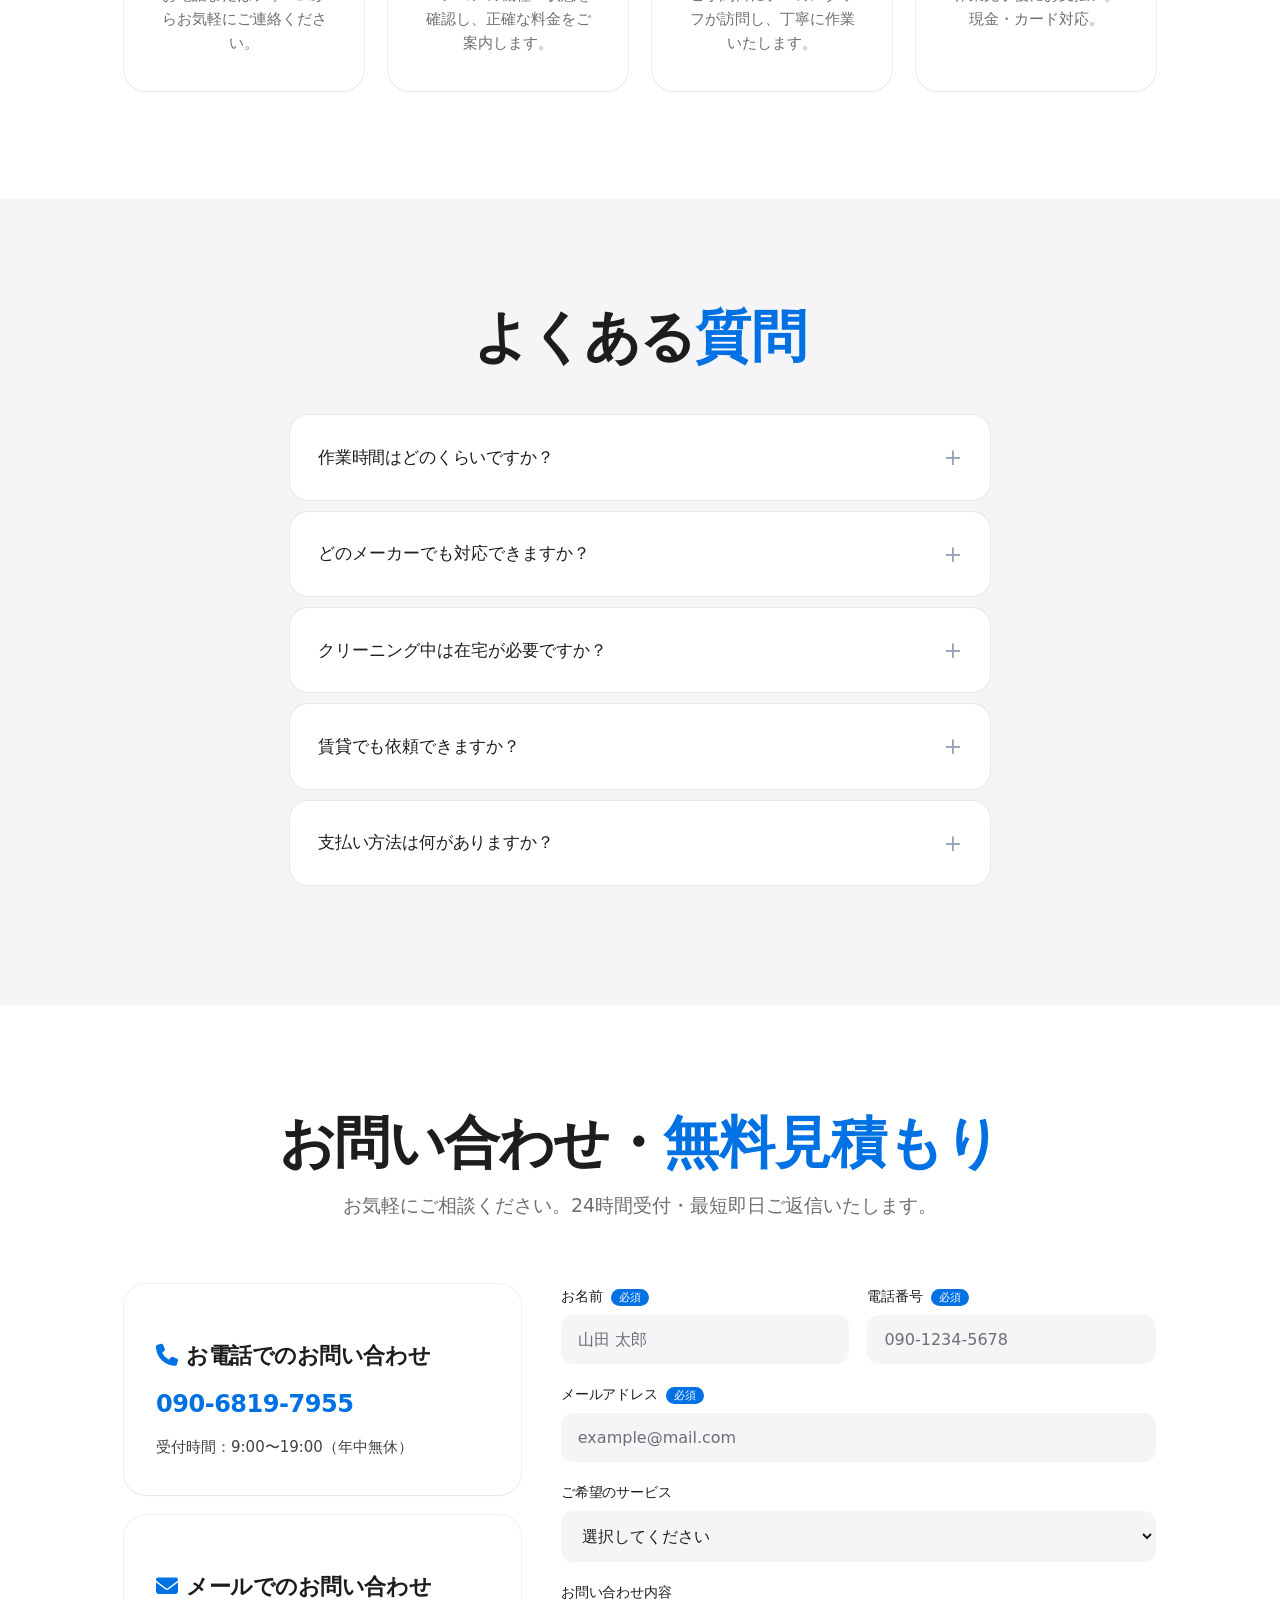
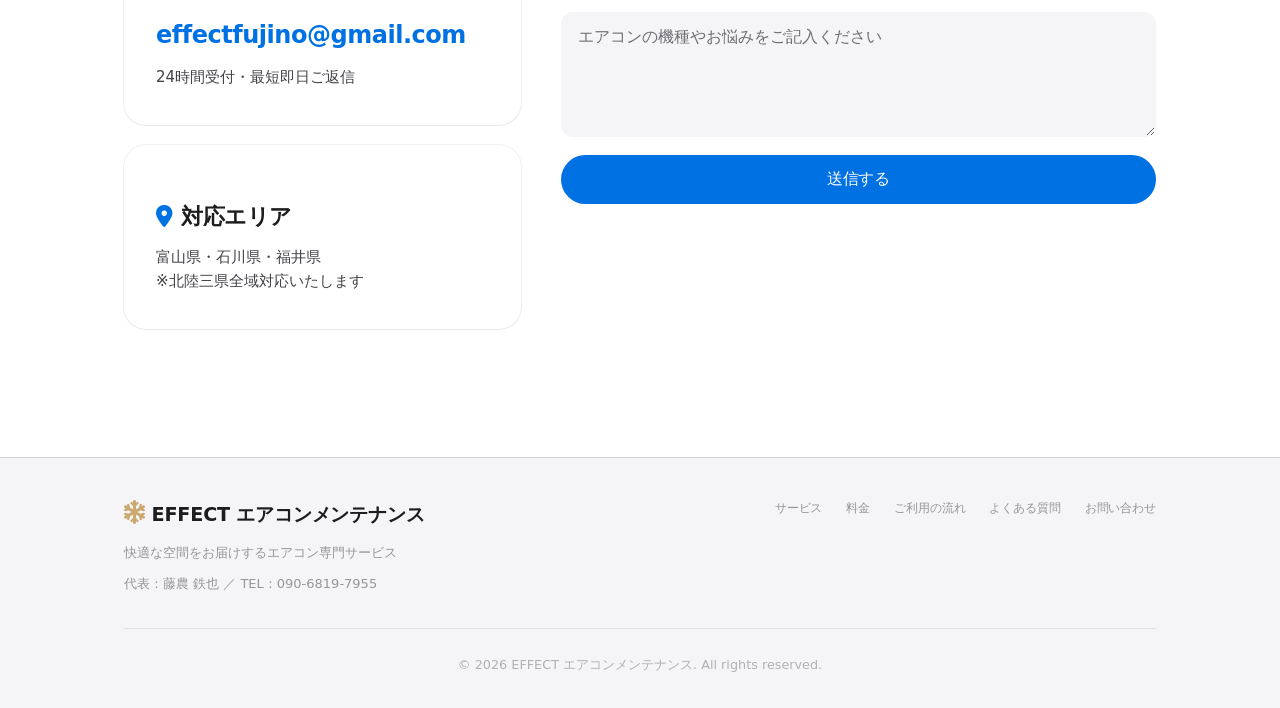
==== commit 95860599: "Fix: more single-line phrases on mobile - 明朗会計: split into 2 sentences with nb on the second - Hero " ====
--- a/index.html
+++ b/index.html
@@ -2201,8 +2201,17 @@
     }
     @media (max-width: 480px) {
       body .hero-lux .lux-subcopy { white-space: normal !important; }
-      body .hero-lux .lux-desc { white-space: normal !important; font-size: 16px !important; }
+      body .hero-lux .lux-left { padding-left: 8px !important; padding-right: 8px !important; }
+      body .hero-lux .lux-desc {
+        white-space: normal !important;
+        font-size: 12px !important;
+        line-height: 1.7 !important;
+        max-width: 100% !important;
+      }
       body .any-aircon .section-title { white-space: normal !important; }
+    }
+    @media (max-width: 380px) {
+      body .hero-lux .lux-desc { font-size: 11px !important; }
     }
   </style>
 </head>
@@ -2240,9 +2249,9 @@
     </h1>
 
     <p class="lux-desc">
-      <span class="nb">エアコンの寿命を</span><span class="nb">最大化することが、</span><span class="nb">最もエコで賢い選択。</span><br>
-      <span class="nb">EFFECTは、</span><span class="nb">建物と長く付き合う</span><span class="nb">メンテナンスパートナーです。</span><br>
-      <span class="nb">ご家庭から法人の</span><span class="nb">オフィス・店舗まで、</span><span class="nb">幅広く対応。</span>
+      <span class="nb">エアコンの寿命を最大化することが、最もエコで賢い選択。</span><br>
+      <span class="nb">EFFECTは、建物と長く付き合うメンテナンスパートナーです。</span><br>
+      <span class="nb">ご家庭から法人のオフィス・店舗まで、幅広く対応。</span>
     </p>
 
     <div class="lux-process">
@@ -2319,7 +2328,7 @@
       <div class="reason-card">
         <div class="reason-icon"><i class="fa-solid fa-coins"></i></div>
         <h3>明朗会計</h3>
-        <p>作業前にお見積もりを提示。追加料金なしの安心固定料金制。</p>
+        <p>作業前にお見積もりを提示。<br><span class="nb">追加料金なしの安心固定料金制。</span></p>
       </div>
       <div class="reason-card">
         <div class="reason-icon"><i class="fa-solid fa-bolt"></i></div>
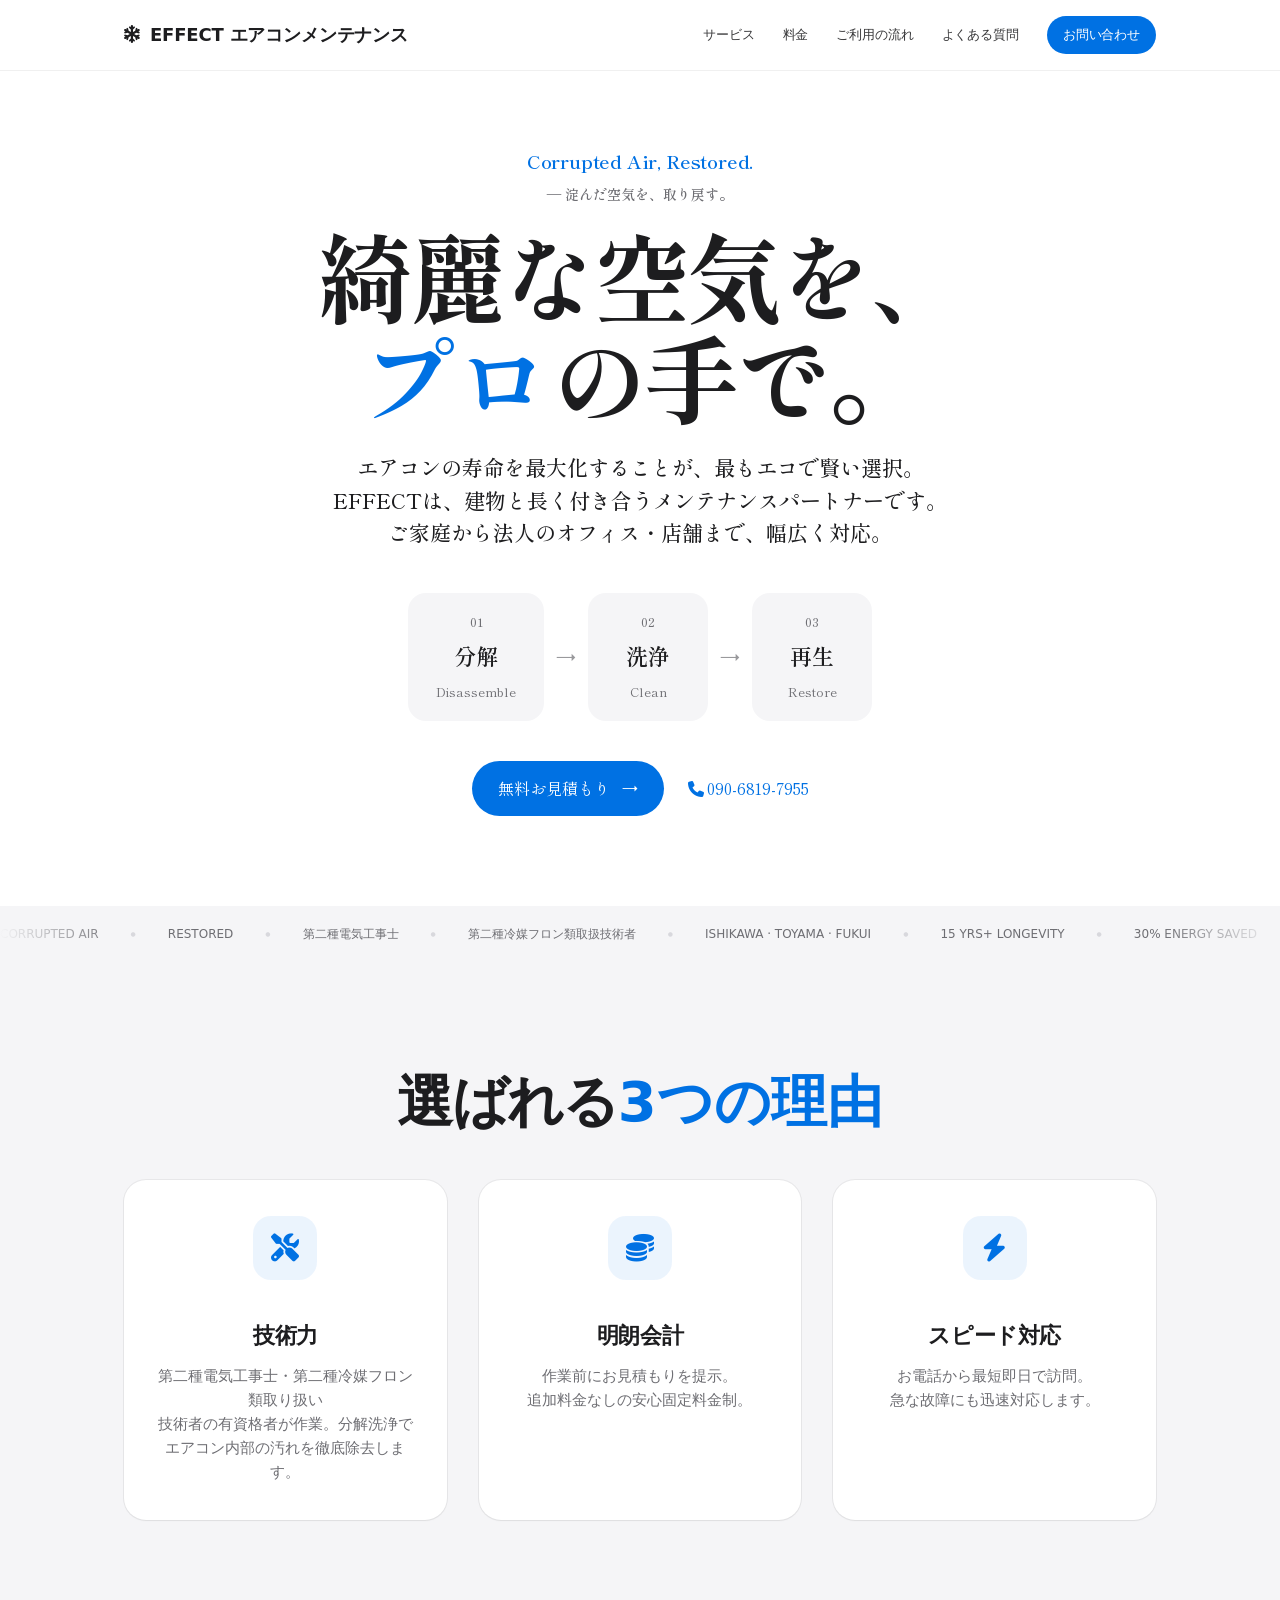
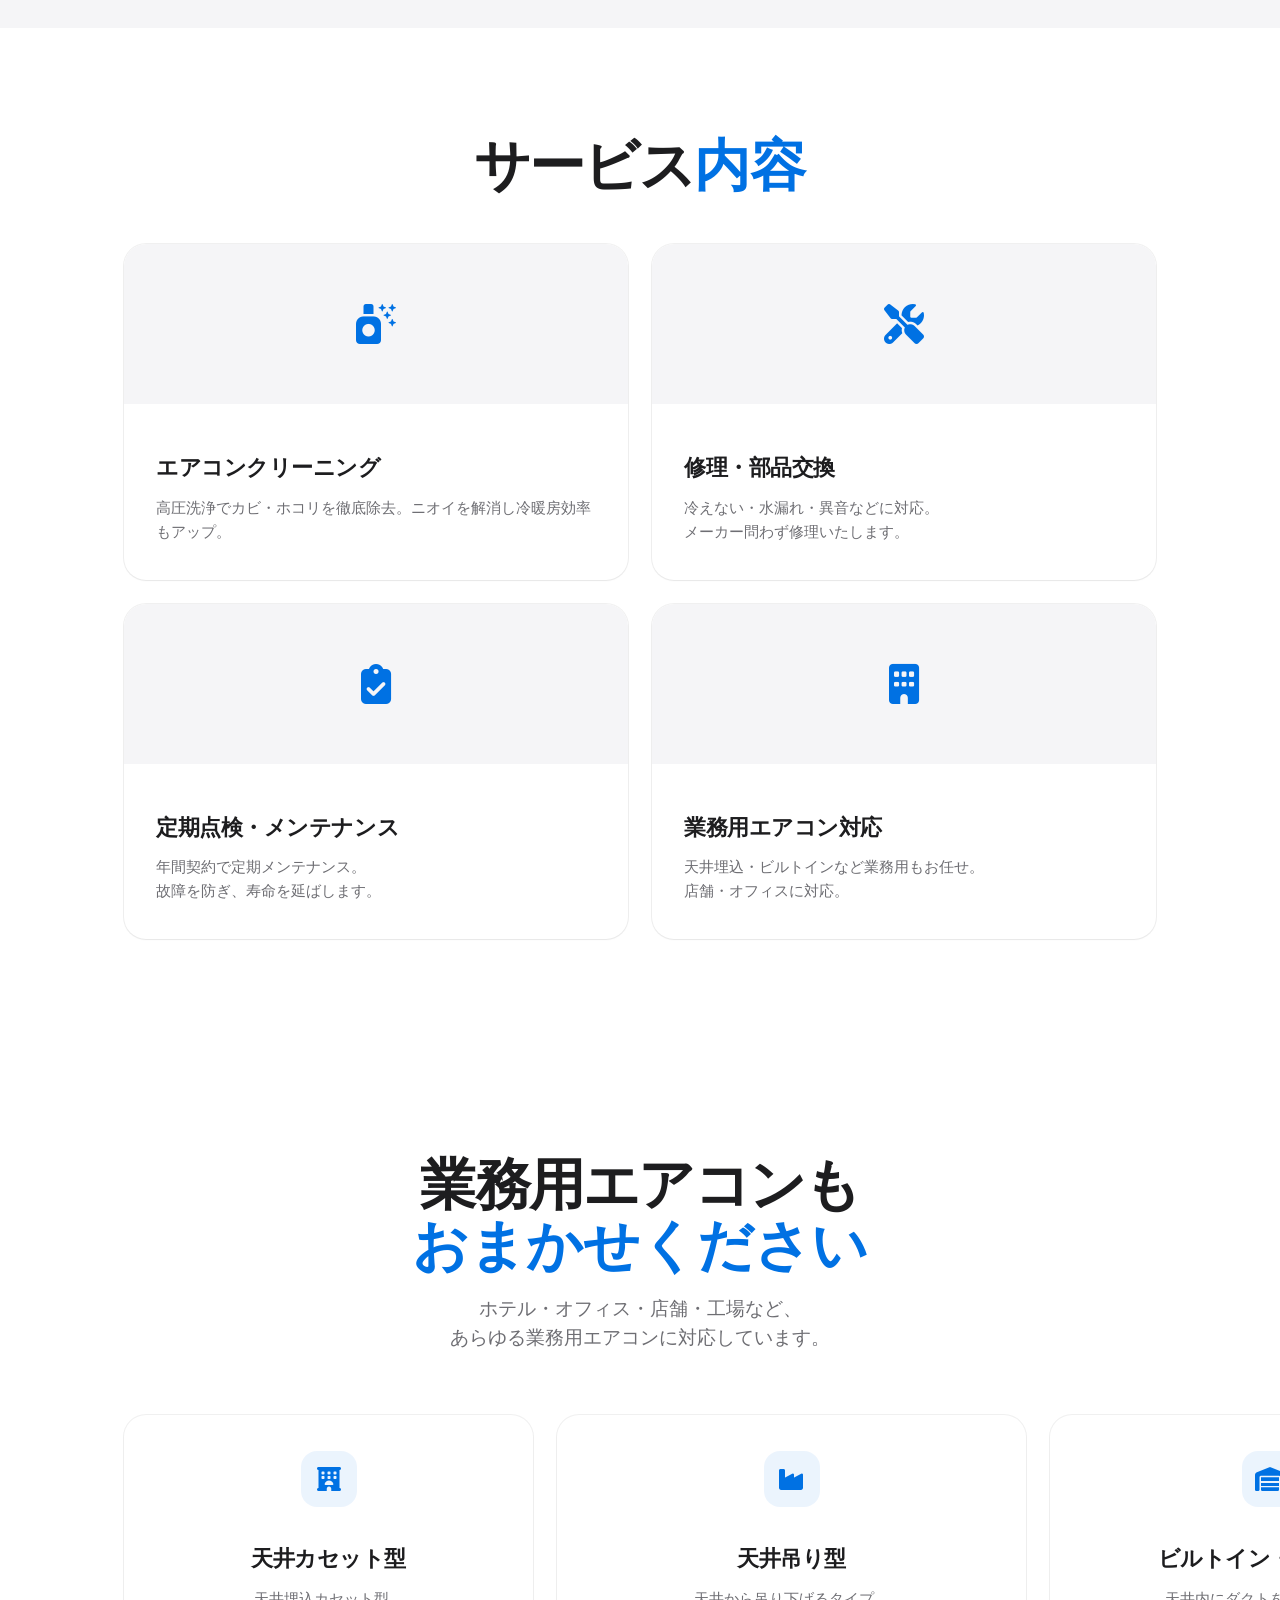
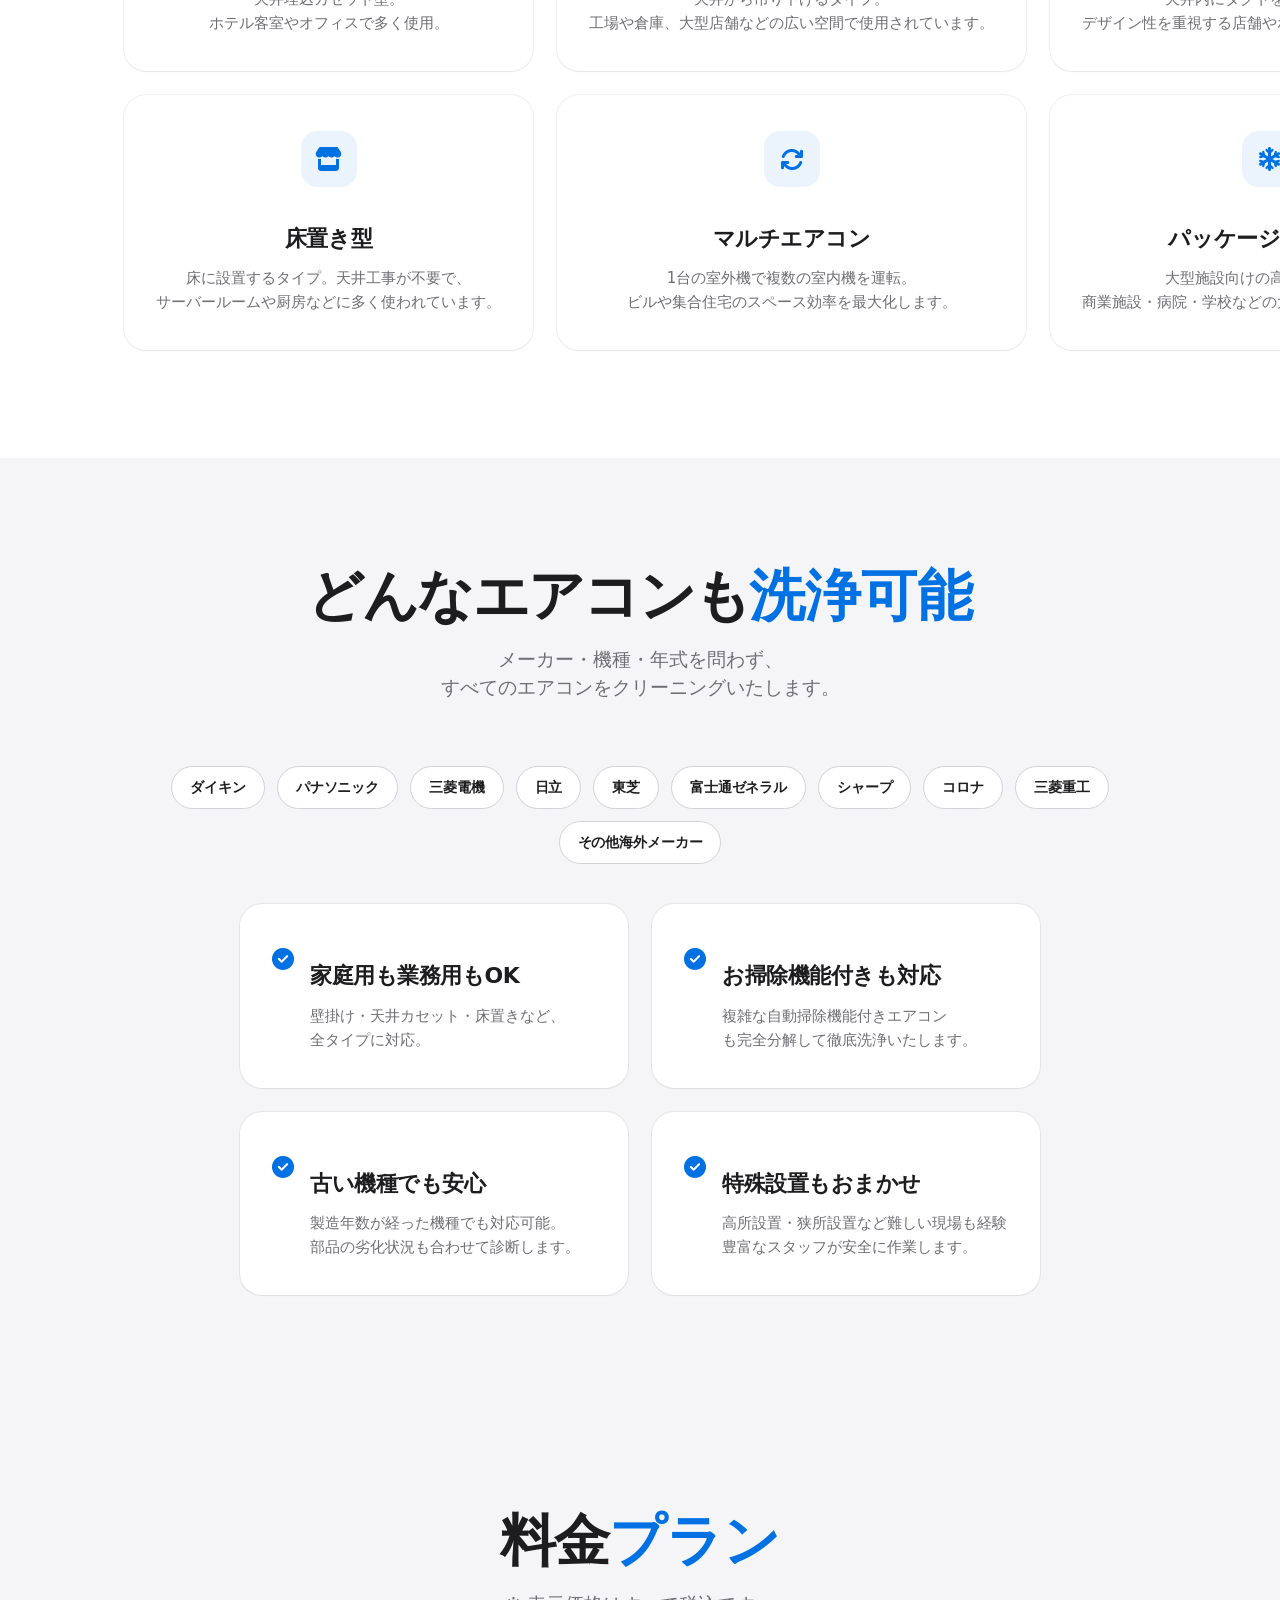
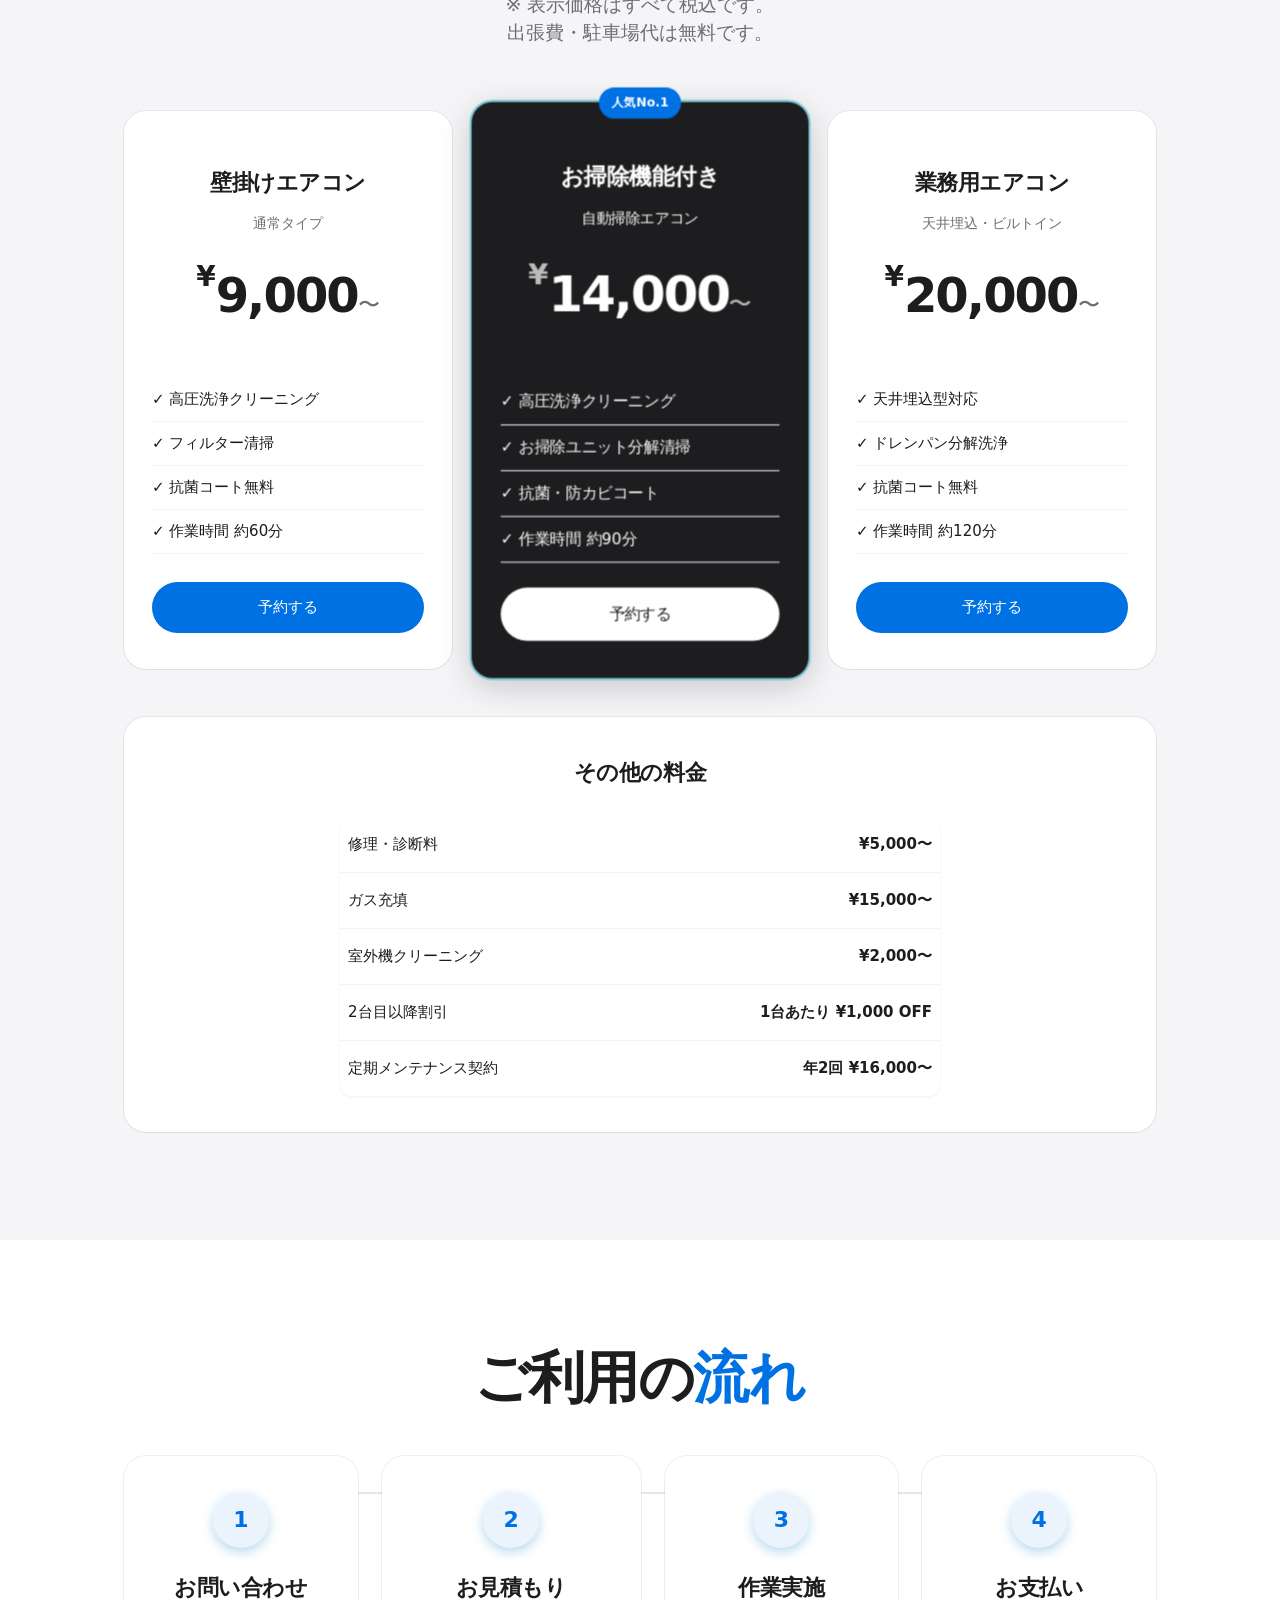
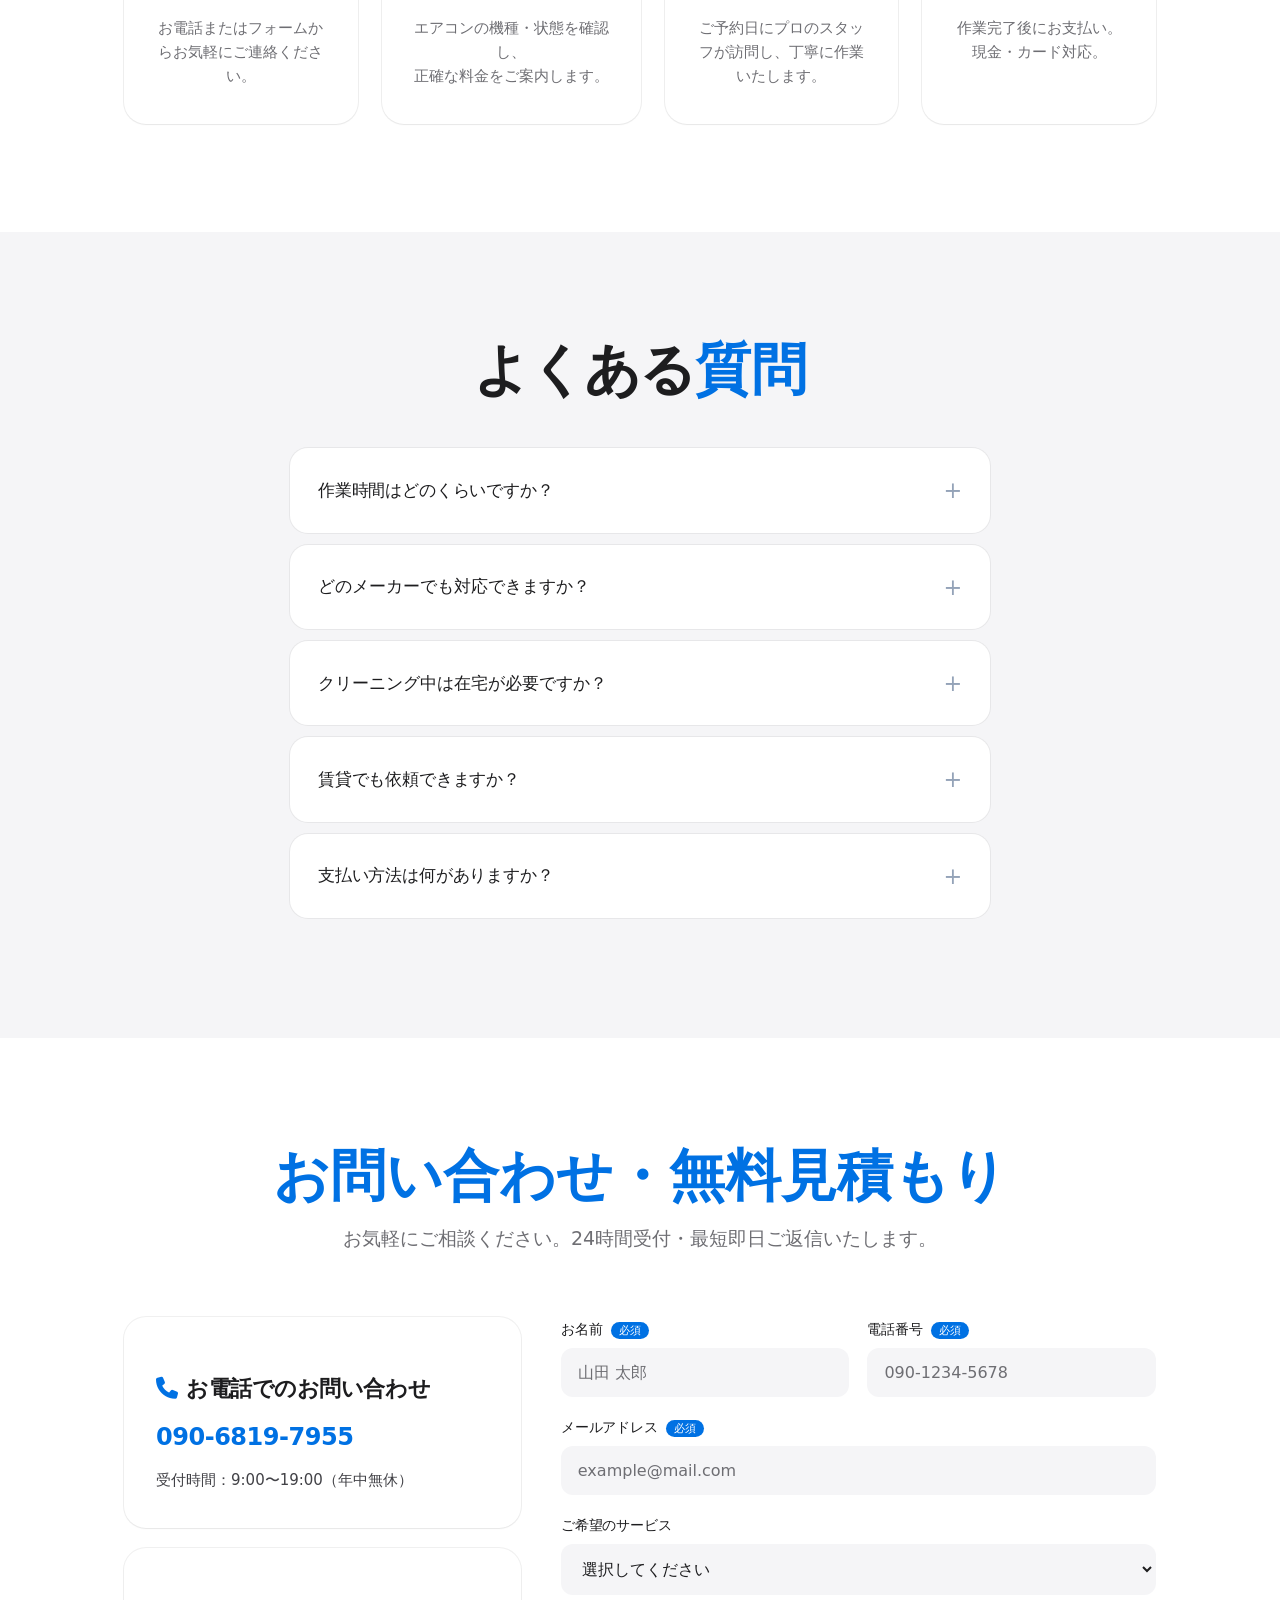
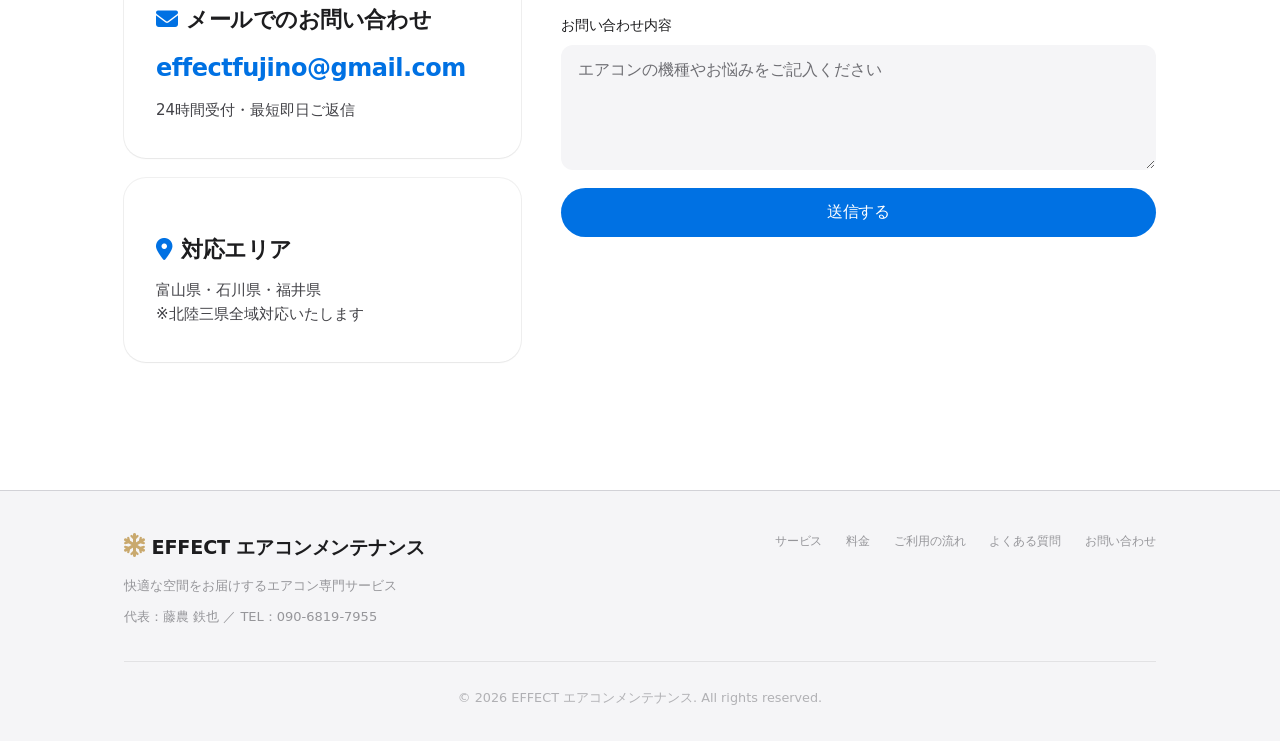
==== commit 1c399a41: "Refine: more single-line phrases + mobile sizing - 業務用 section-sub: あらゆる業務用エアコン on its own line - 床置" ====
--- a/index.html
+++ b/index.html
@@ -2209,6 +2209,8 @@
         max-width: 100% !important;
       }
       body .any-aircon .section-title { white-space: normal !important; }
+      body .section-title { font-size: 24px !important; line-height: 1.2 !important; }
+      body .container { padding: 0 16px !important; }
     }
     @media (max-width: 380px) {
       body .hero-lux .lux-desc { font-size: 11px !important; }
@@ -2388,7 +2390,7 @@
 <section id="commercial" class="commercial">
   <div class="container">
     <h2 class="section-title">業務用エアコンも<br><span>おまかせください</span></h2>
-    <p class="section-sub">ホテル・オフィス・店舗・工場など、あらゆる業務用エアコンに対応しています。</p>
+    <p class="section-sub">ホテル・オフィス・店舗・工場など、<br><span class="nb">あらゆる業務用エアコンに対応しています。</span></p>
     <div class="commercial-grid">
       <div class="commercial-card">
         <div class="commercial-icon"><i class="fa-solid fa-hotel"></i></div>
@@ -2408,7 +2410,7 @@
       <div class="commercial-card">
         <div class="commercial-icon"><i class="fa-solid fa-store"></i></div>
         <h3>床置き型</h3>
-        <p>床に設置するタイプ。天井工事が不要で、サーバールームや厨房などに多く使われています。</p>
+        <p><span class="nb">床に設置するタイプ。天井工事が不要で、</span><br><span class="nb">サーバールームや厨房などに多く使われています。</span></p>
       </div>
       <div class="commercial-card">
         <div class="commercial-icon"><i class="fa-solid fa-arrows-rotate"></i></div>
@@ -2428,7 +2430,7 @@
 <section class="any-aircon">
   <div class="container">
     <h2 class="section-title">どんなエアコンも<span>洗浄可能</span></h2>
-    <p class="section-sub">メーカー・機種・年式を問わず、すべてのエアコンをクリーニングいたします。</p>
+    <p class="section-sub">メーカー・機種・年式を問わず、<br><span class="nb">すべてのエアコンをクリーニングいたします。</span></p>
     <div class="brands-area">
       <div class="brands-list">
         <span class="brand-tag">ダイキン</span>
@@ -2536,11 +2538,11 @@
     <div class="pricing-other">
       <h3>その他の料金</h3>
       <table class="price-table">
-        <tr><td>修理・診断料</td><td>¥5,000〜</td></tr>
-        <tr><td>ガス充填</td><td>¥15,000〜</td></tr>
-        <tr><td>室外機クリーニング</td><td>¥2,000〜</td></tr>
-        <tr><td>2台目以降割引</td><td>1台あたり ¥1,000 OFF</td></tr>
-        <tr><td>定期メンテナンス契約</td><td>年2回 ¥16,000〜</td></tr>
+        <tr><td><span class="nb">修理・診断料</span></td><td>¥5,000〜</td></tr>
+        <tr><td><span class="nb">ガス充填</span></td><td>¥15,000〜</td></tr>
+        <tr><td><span class="nb">室外機クリーニング</span></td><td>¥2,000〜</td></tr>
+        <tr><td><span class="nb">2台目以降割引</span></td><td><span class="nb">1台あたり ¥1,000 OFF</span></td></tr>
+        <tr><td><span class="nb">定期メンテナンス契約</span></td><td><span class="nb">年2回 ¥16,000〜</span></td></tr>
       </table>
     </div>
   </div>
@@ -2559,7 +2561,7 @@
       <div class="flow-step">
         <div class="step-num">2</div>
         <h3>お見積もり</h3>
-        <p>エアコンの機種・状態を確認し、正確な料金をご案内します。</p>
+        <p>エアコンの機種・状態を確認し、<br><span class="nb">正確な料金をご案内します。</span></p>
       </div>
       <div class="flow-step">
         <div class="step-num">3</div>
@@ -2607,7 +2609,7 @@
 <!-- お問い合わせ -->
 <section id="contact" class="contact">
   <div class="container">
-    <h2 class="section-title">お問い合わせ・<span>無料見積もり</span></h2>
+    <h2 class="section-title"><span class="nb">お問い合わせ・<span>無料見積もり</span></span></h2>
     <p class="section-sub">お気軽にご相談ください。24時間受付・最短即日ご返信いたします。</p>
     <div class="contact-wrapper">
       <div class="contact-info">
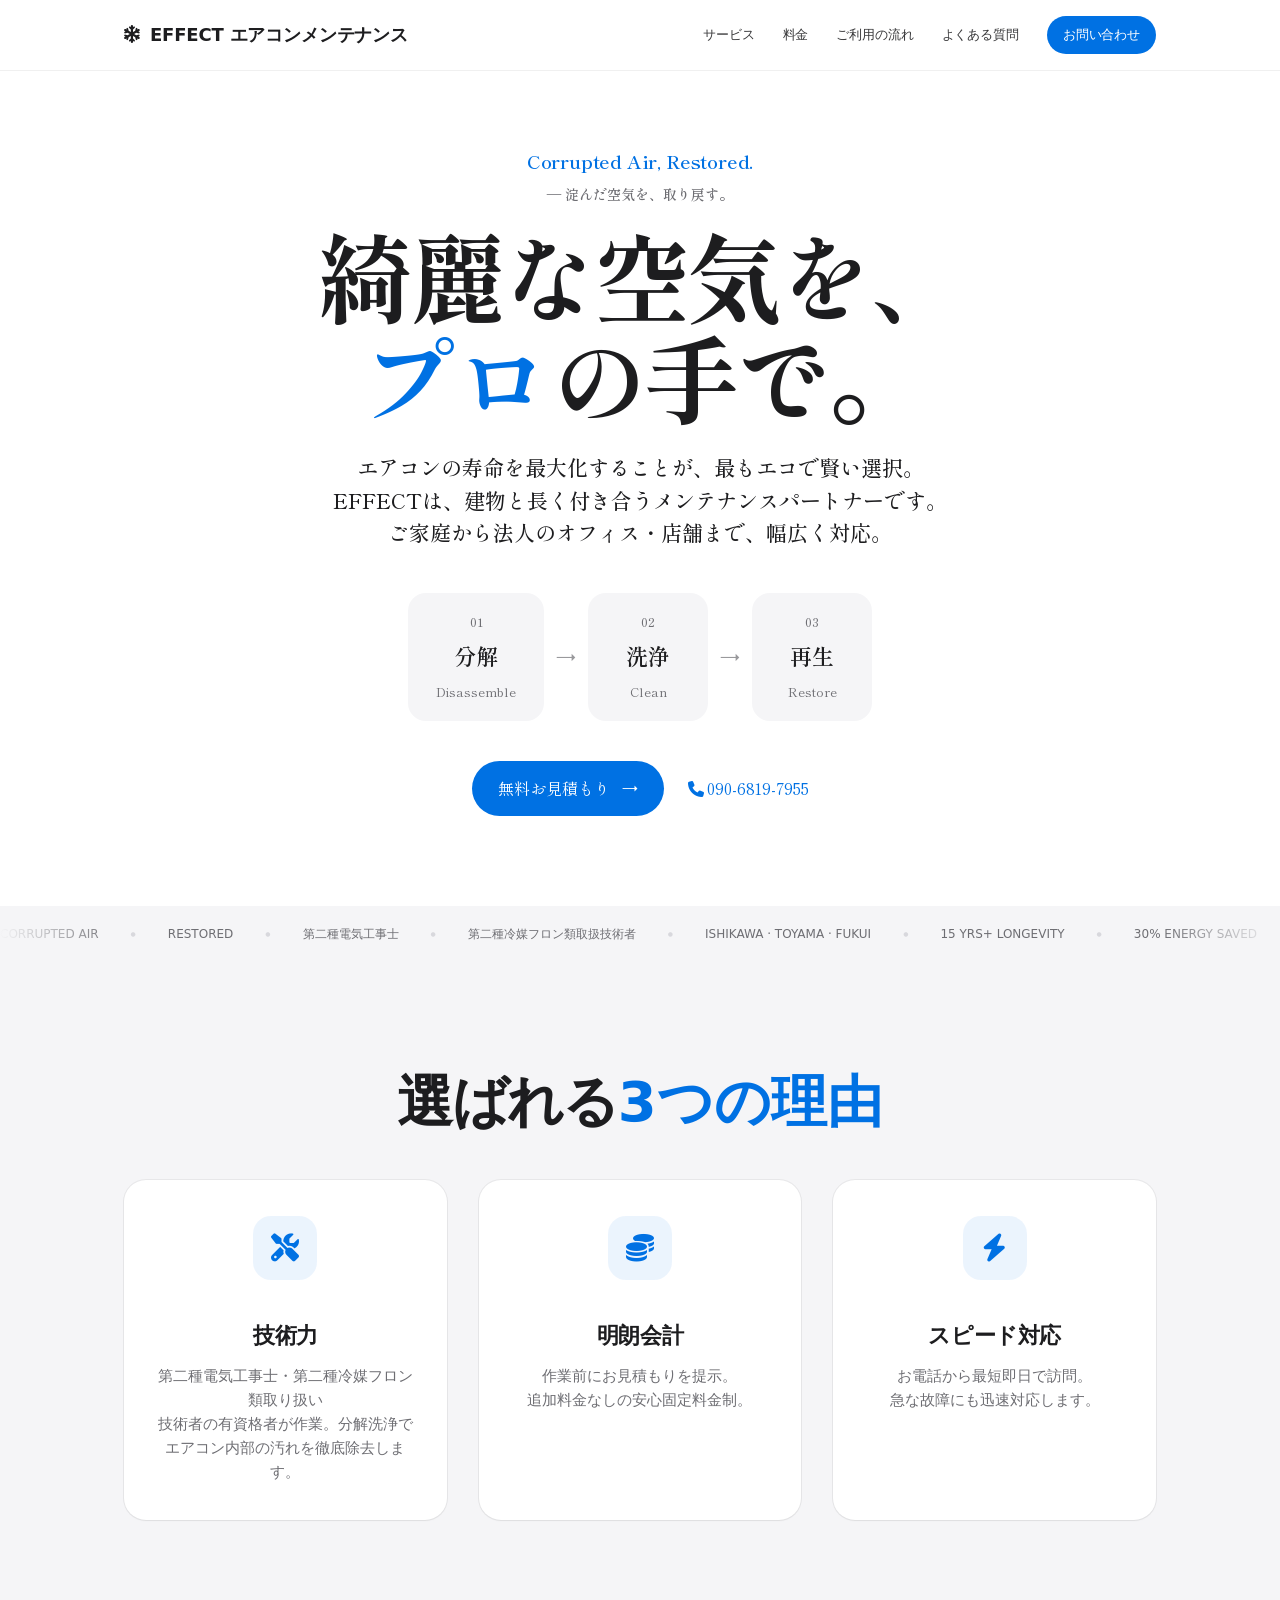
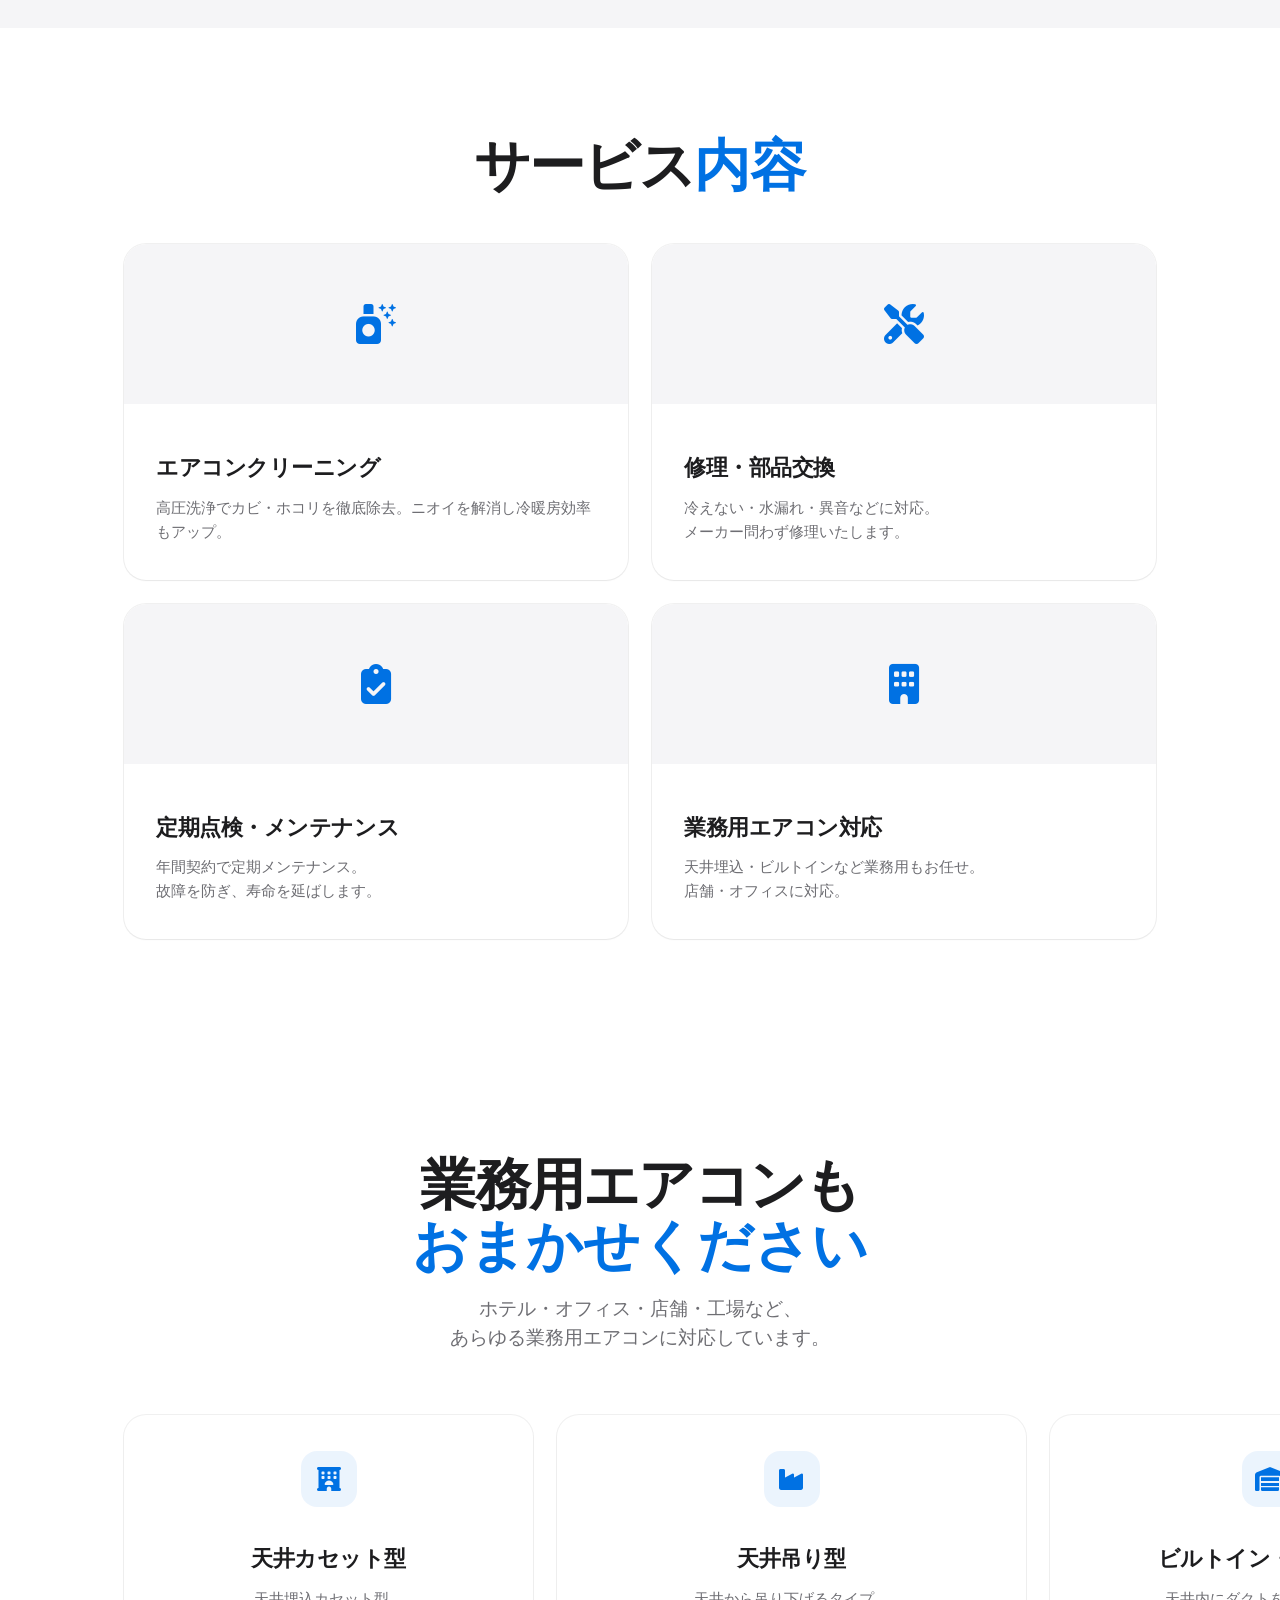
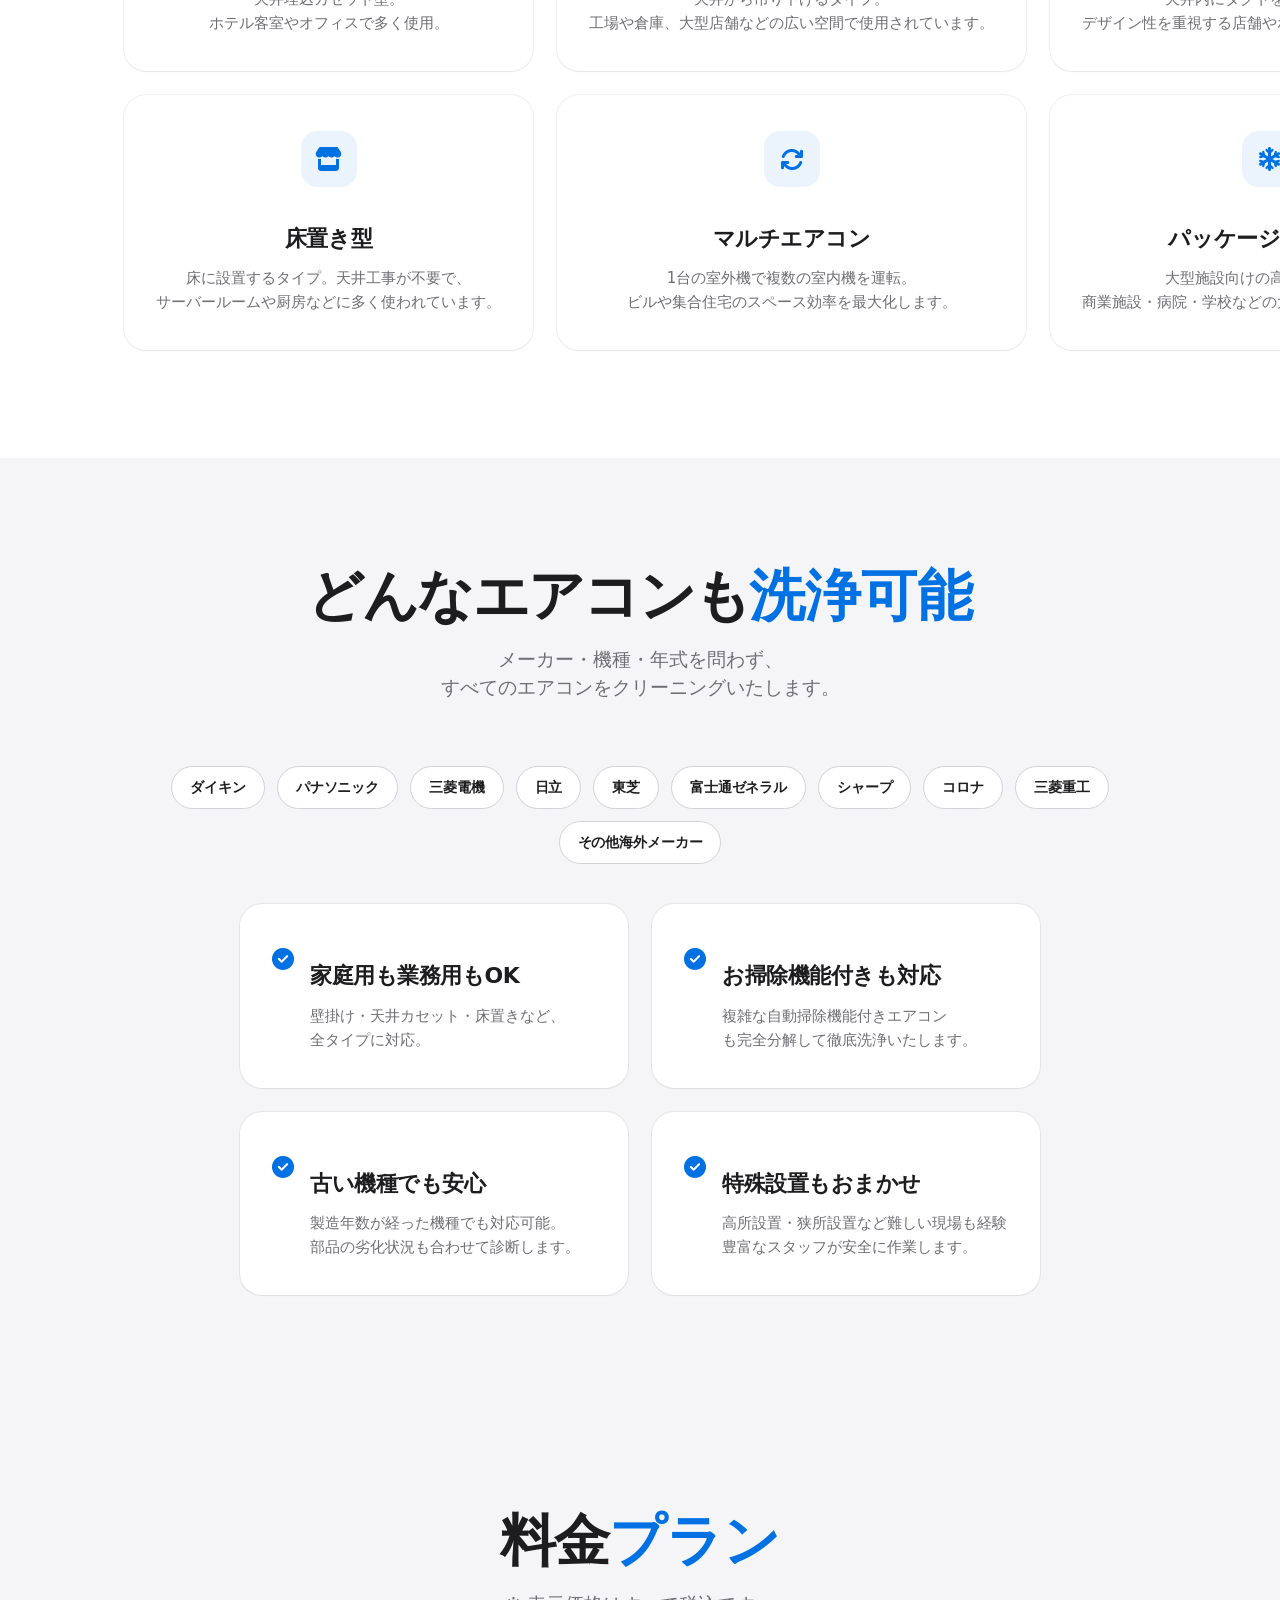
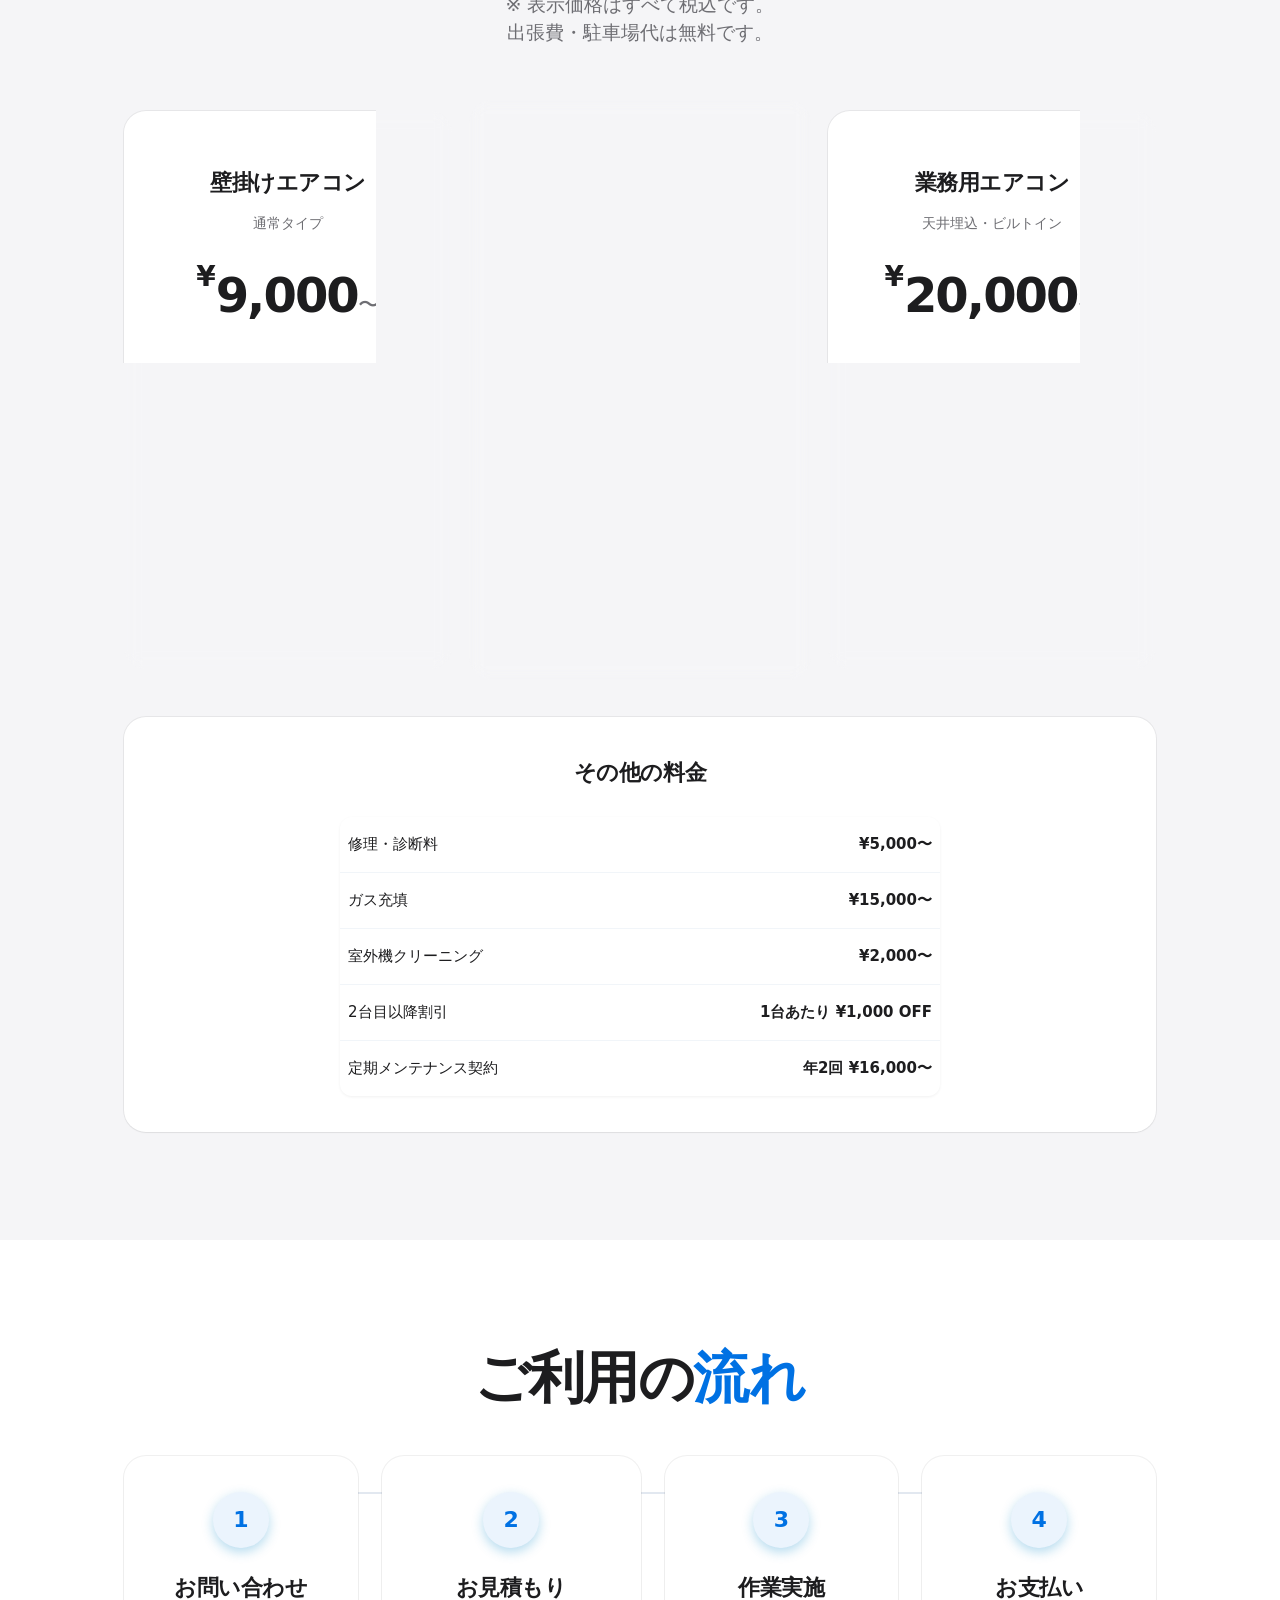
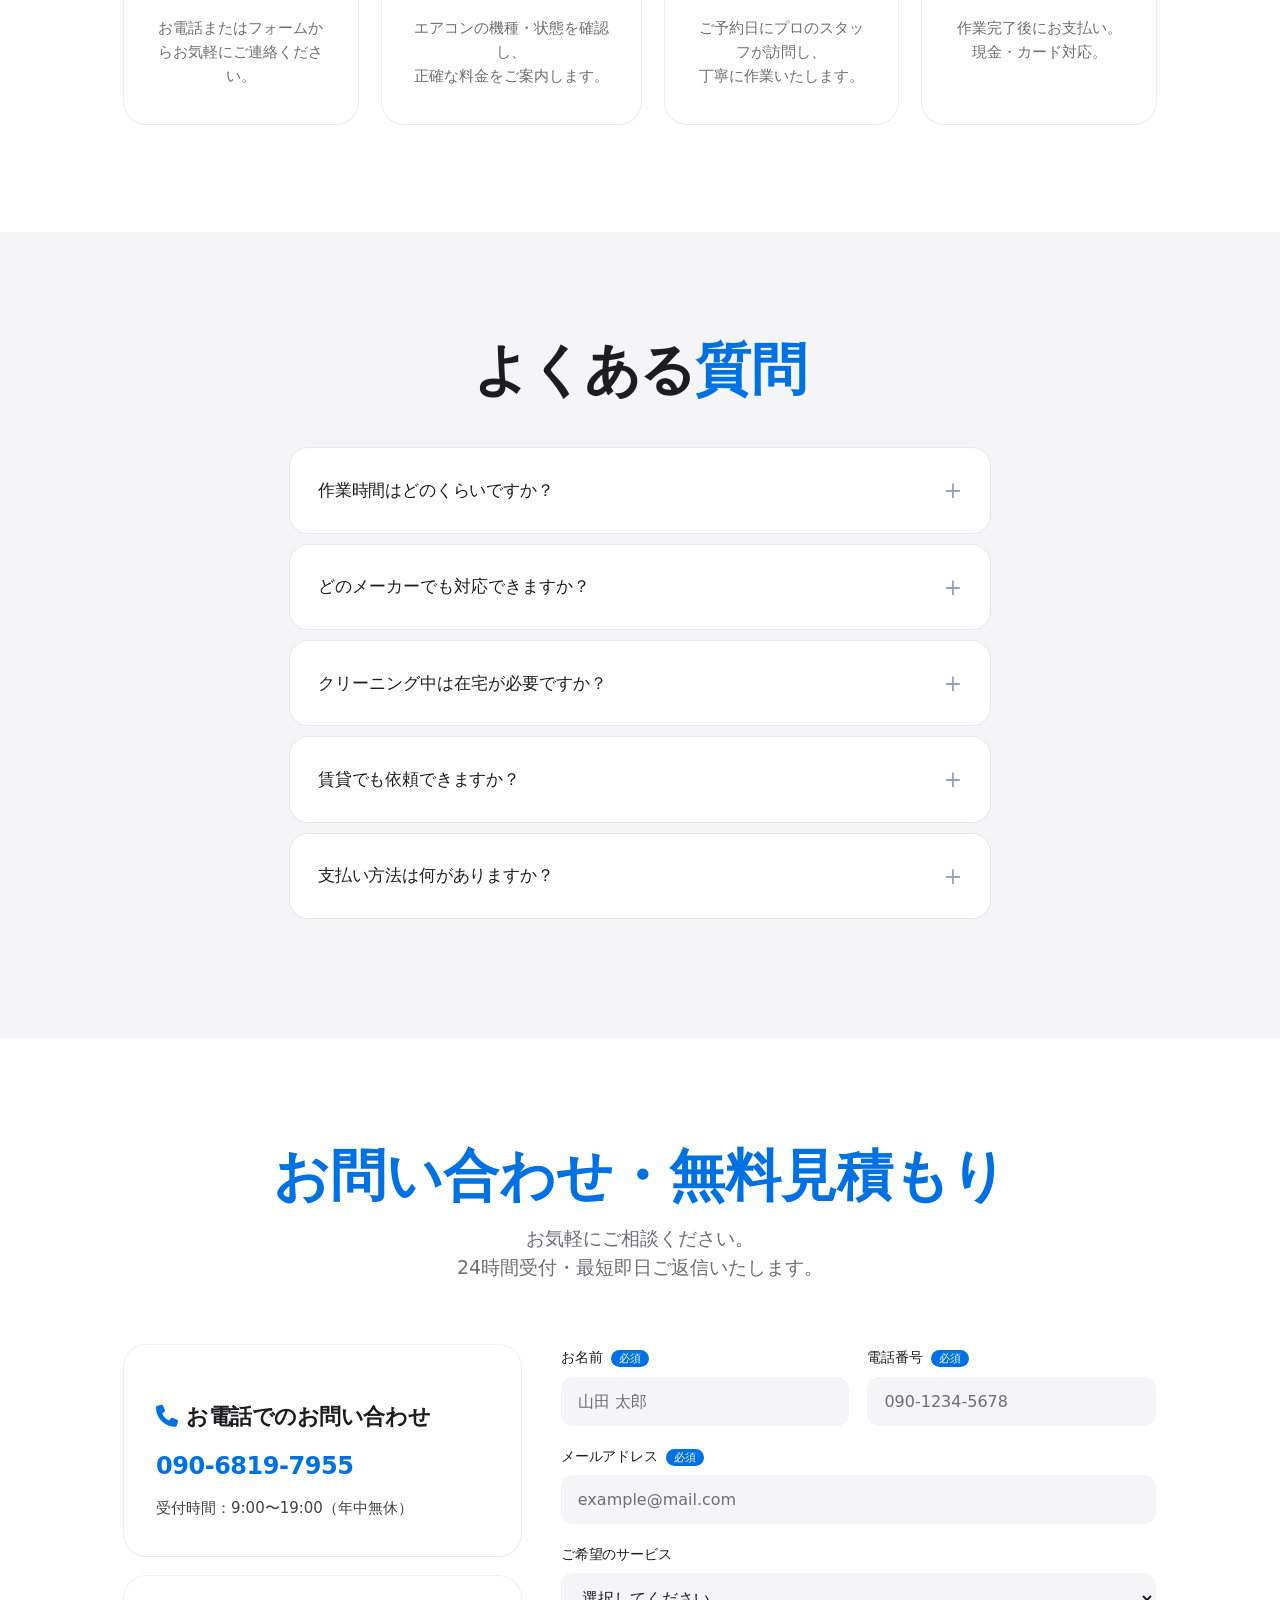
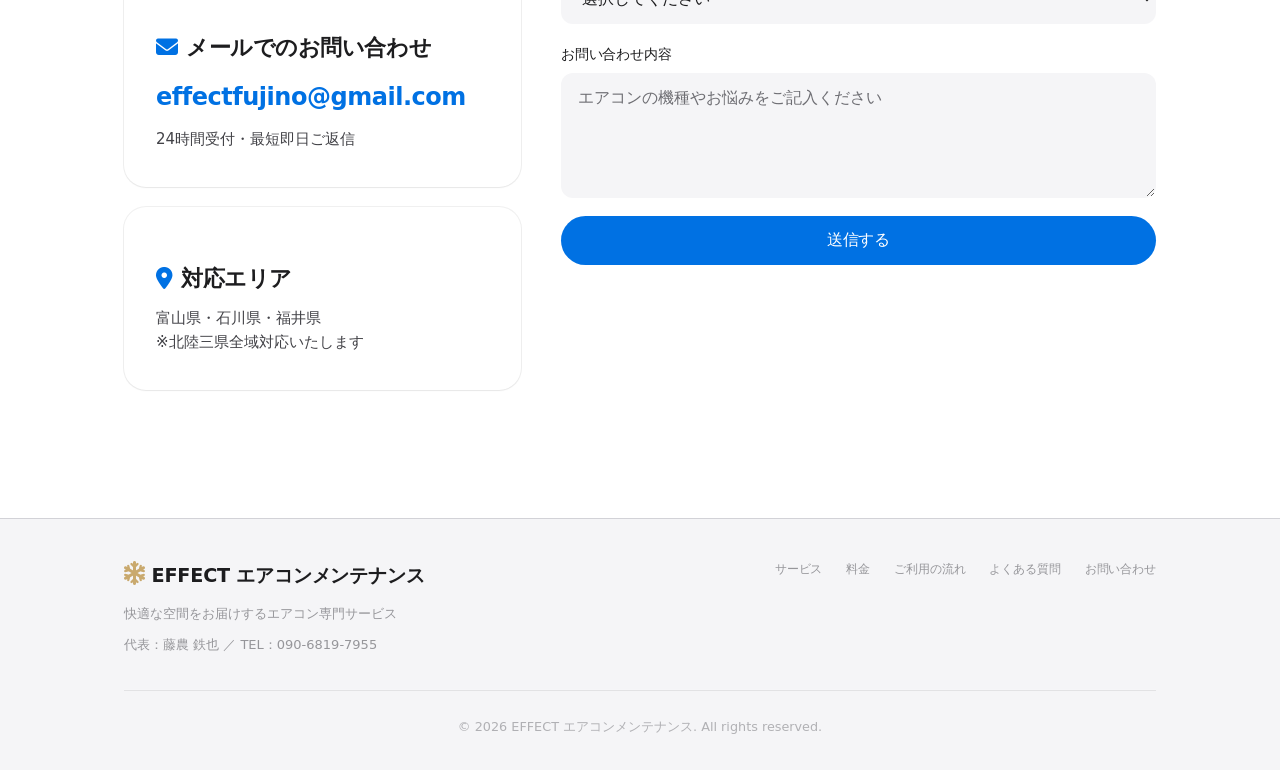
==== commit 9c322d7b: "More single-line refinements - 流れ Step3/Step4: split sentences with nb spans - お問い合わせ section-sub: 2" ====
--- a/index.html
+++ b/index.html
@@ -1703,6 +1703,7 @@
       opacity: 0.88;
     }
     body .header .nav a:hover { opacity: 1; color: var(--apl-text) !important; }
+    body .header .nav a, body .footer-links a { white-space: nowrap !important; }
     body .header .nav a.btn {
       background: var(--apl-blue) !important;
       color: #fff !important;
@@ -2566,12 +2567,12 @@
       <div class="flow-step">
         <div class="step-num">3</div>
         <h3>作業実施</h3>
-        <p>ご予約日にプロのスタッフが訪問し、丁寧に作業いたします。</p>
+        <p>ご予約日にプロのスタッフが訪問し、<br><span class="nb">丁寧に作業いたします。</span></p>
       </div>
       <div class="flow-step">
         <div class="step-num">4</div>
         <h3>お支払い</h3>
-        <p>作業完了後にお支払い。<br><span class="nb">現金・カード対応。</span></p>
+        <p><span class="nb">作業完了後にお支払い。</span><br><span class="nb">現金・カード対応。</span></p>
       </div>
     </div>
   </div>
@@ -2610,7 +2611,7 @@
 <section id="contact" class="contact">
   <div class="container">
     <h2 class="section-title"><span class="nb">お問い合わせ・<span>無料見積もり</span></span></h2>
-    <p class="section-sub">お気軽にご相談ください。24時間受付・最短即日ご返信いたします。</p>
+    <p class="section-sub">お気軽にご相談ください。<br><span class="nb">24時間受付・最短即日ご返信いたします。</span></p>
     <div class="contact-wrapper">
       <div class="contact-info">
         <div class="contact-box">
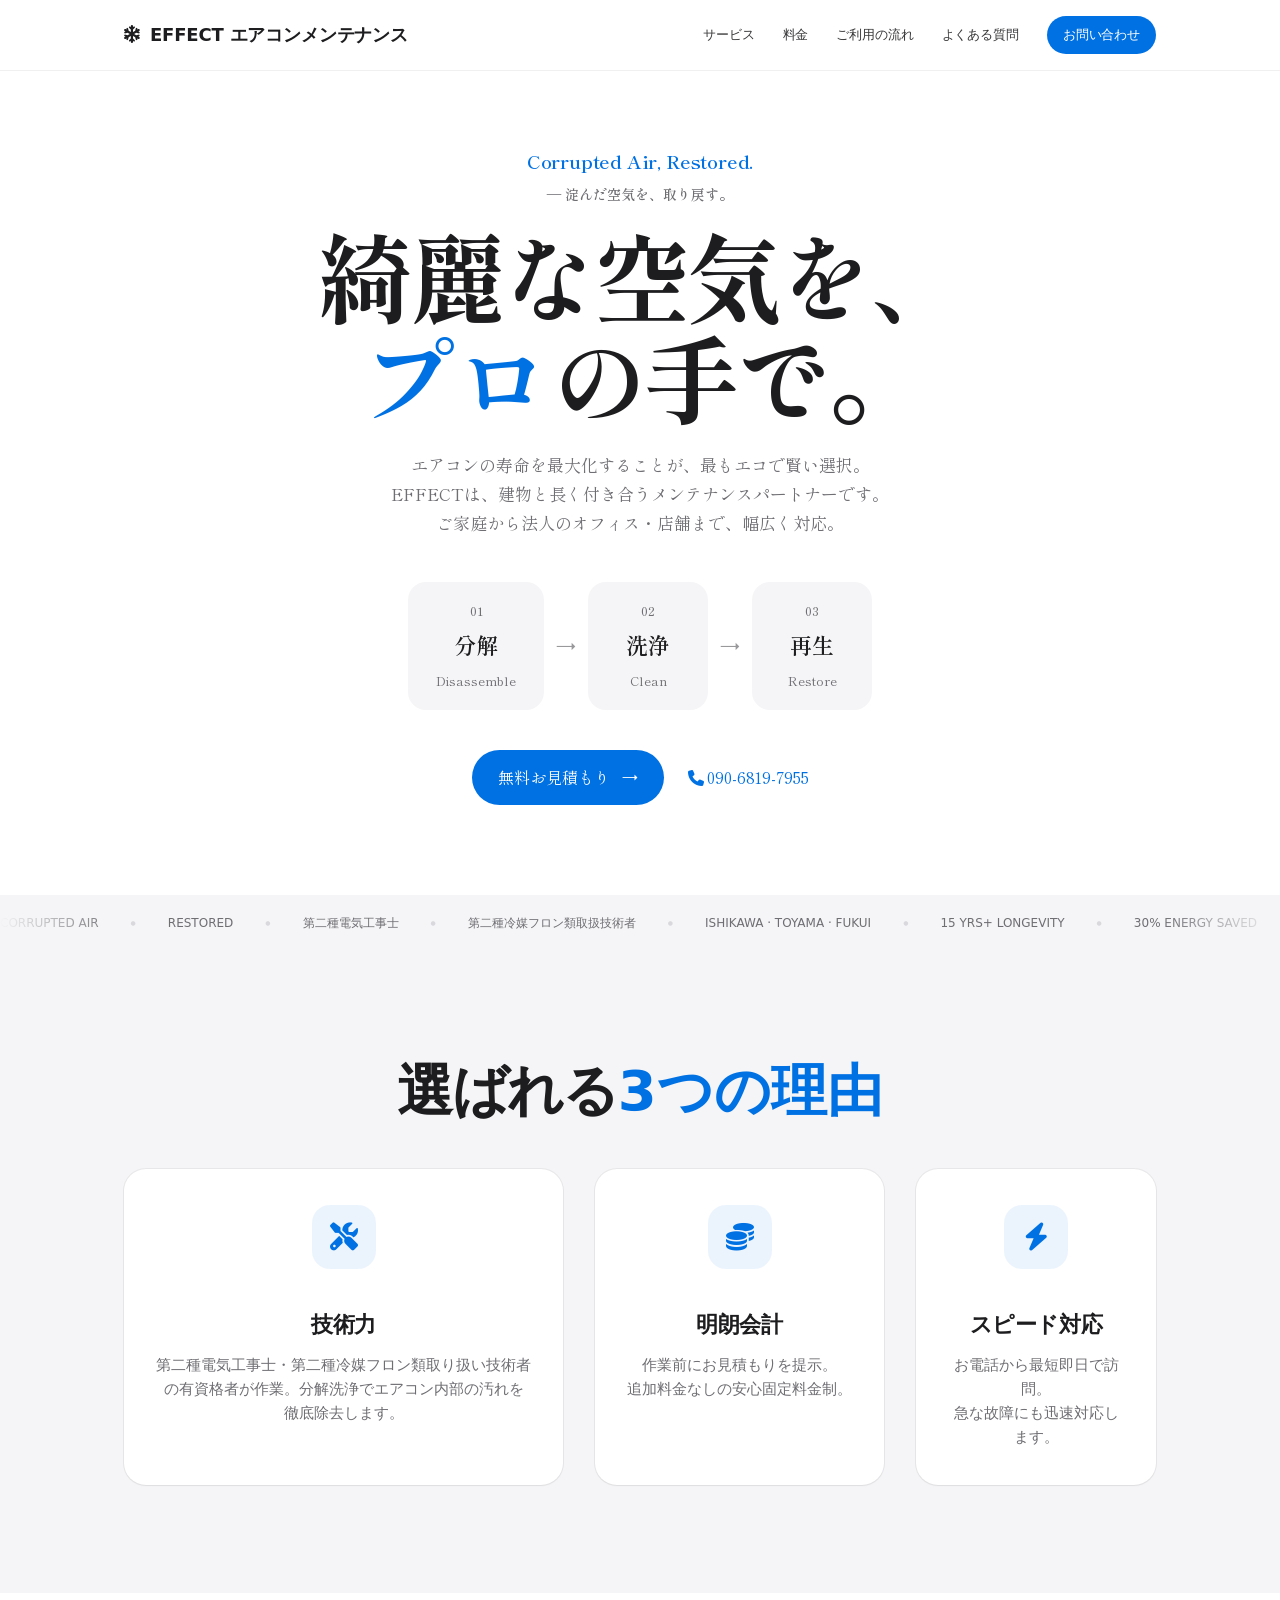
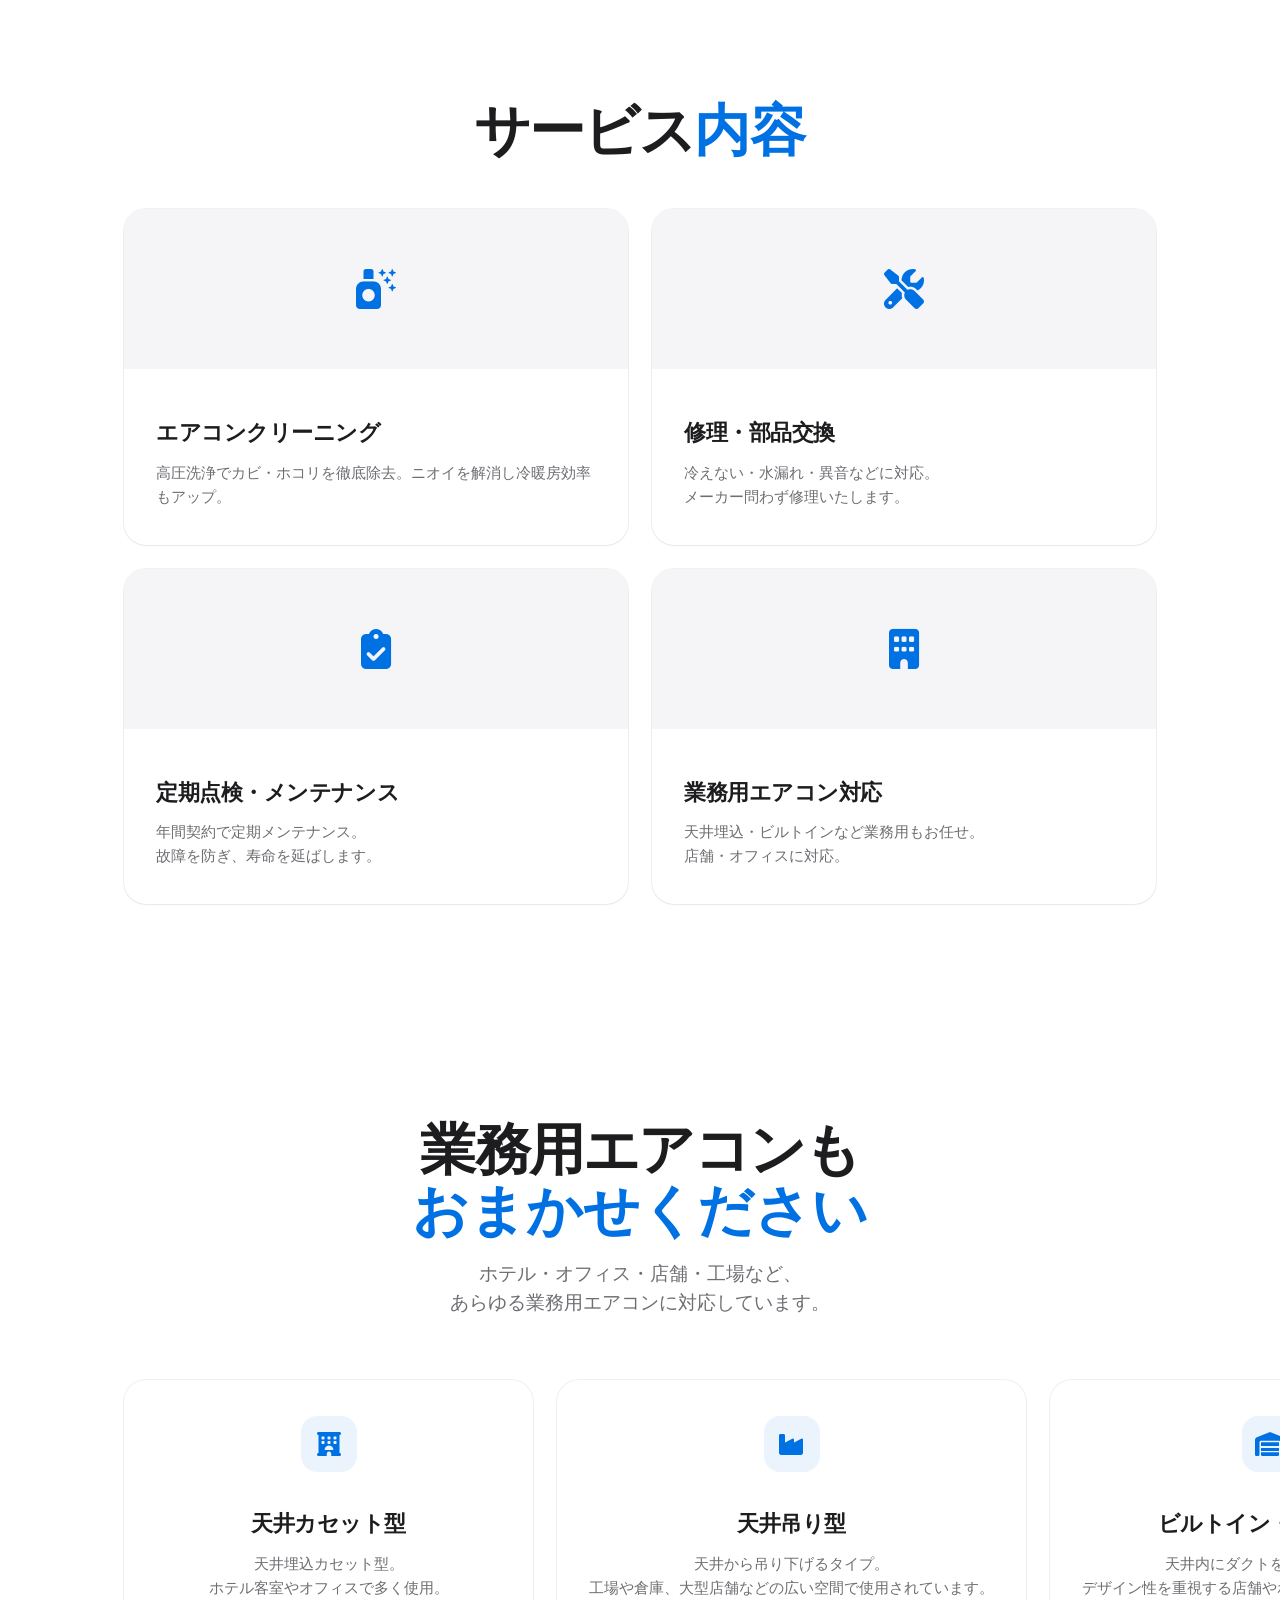
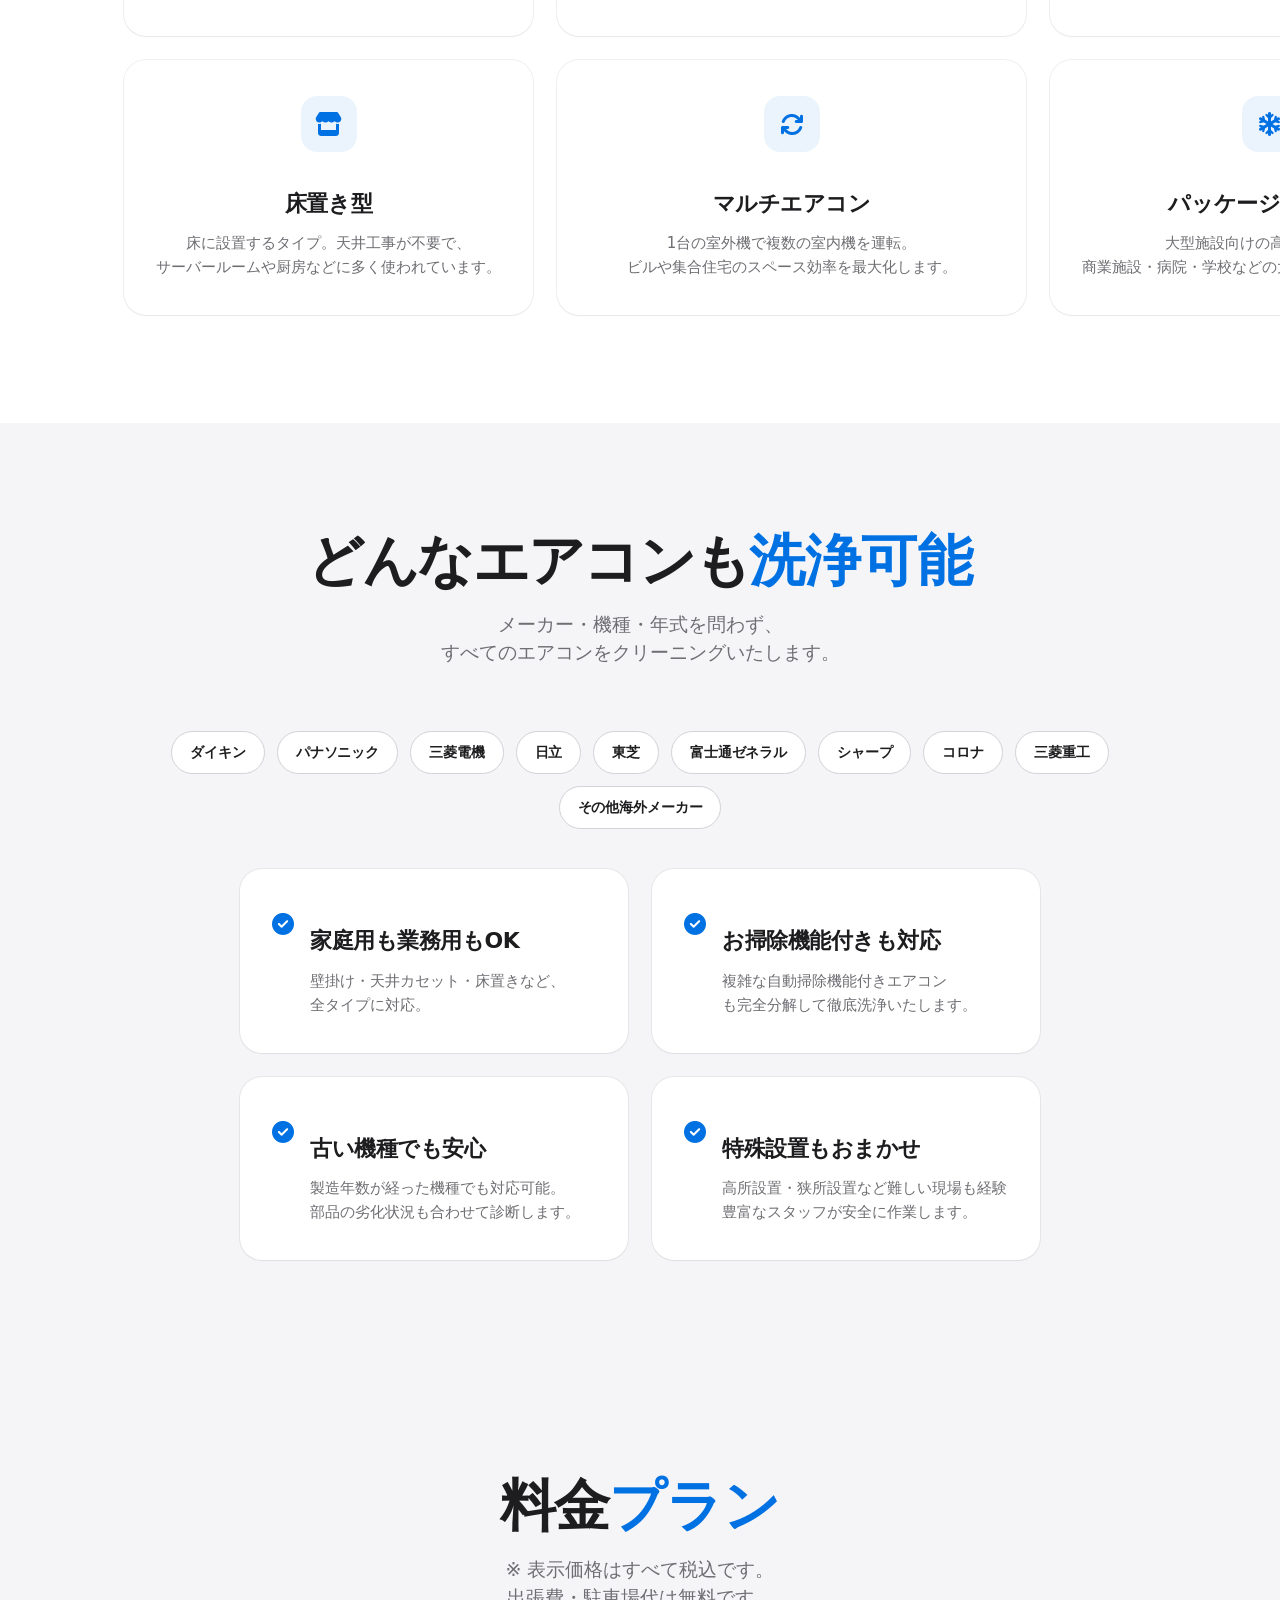
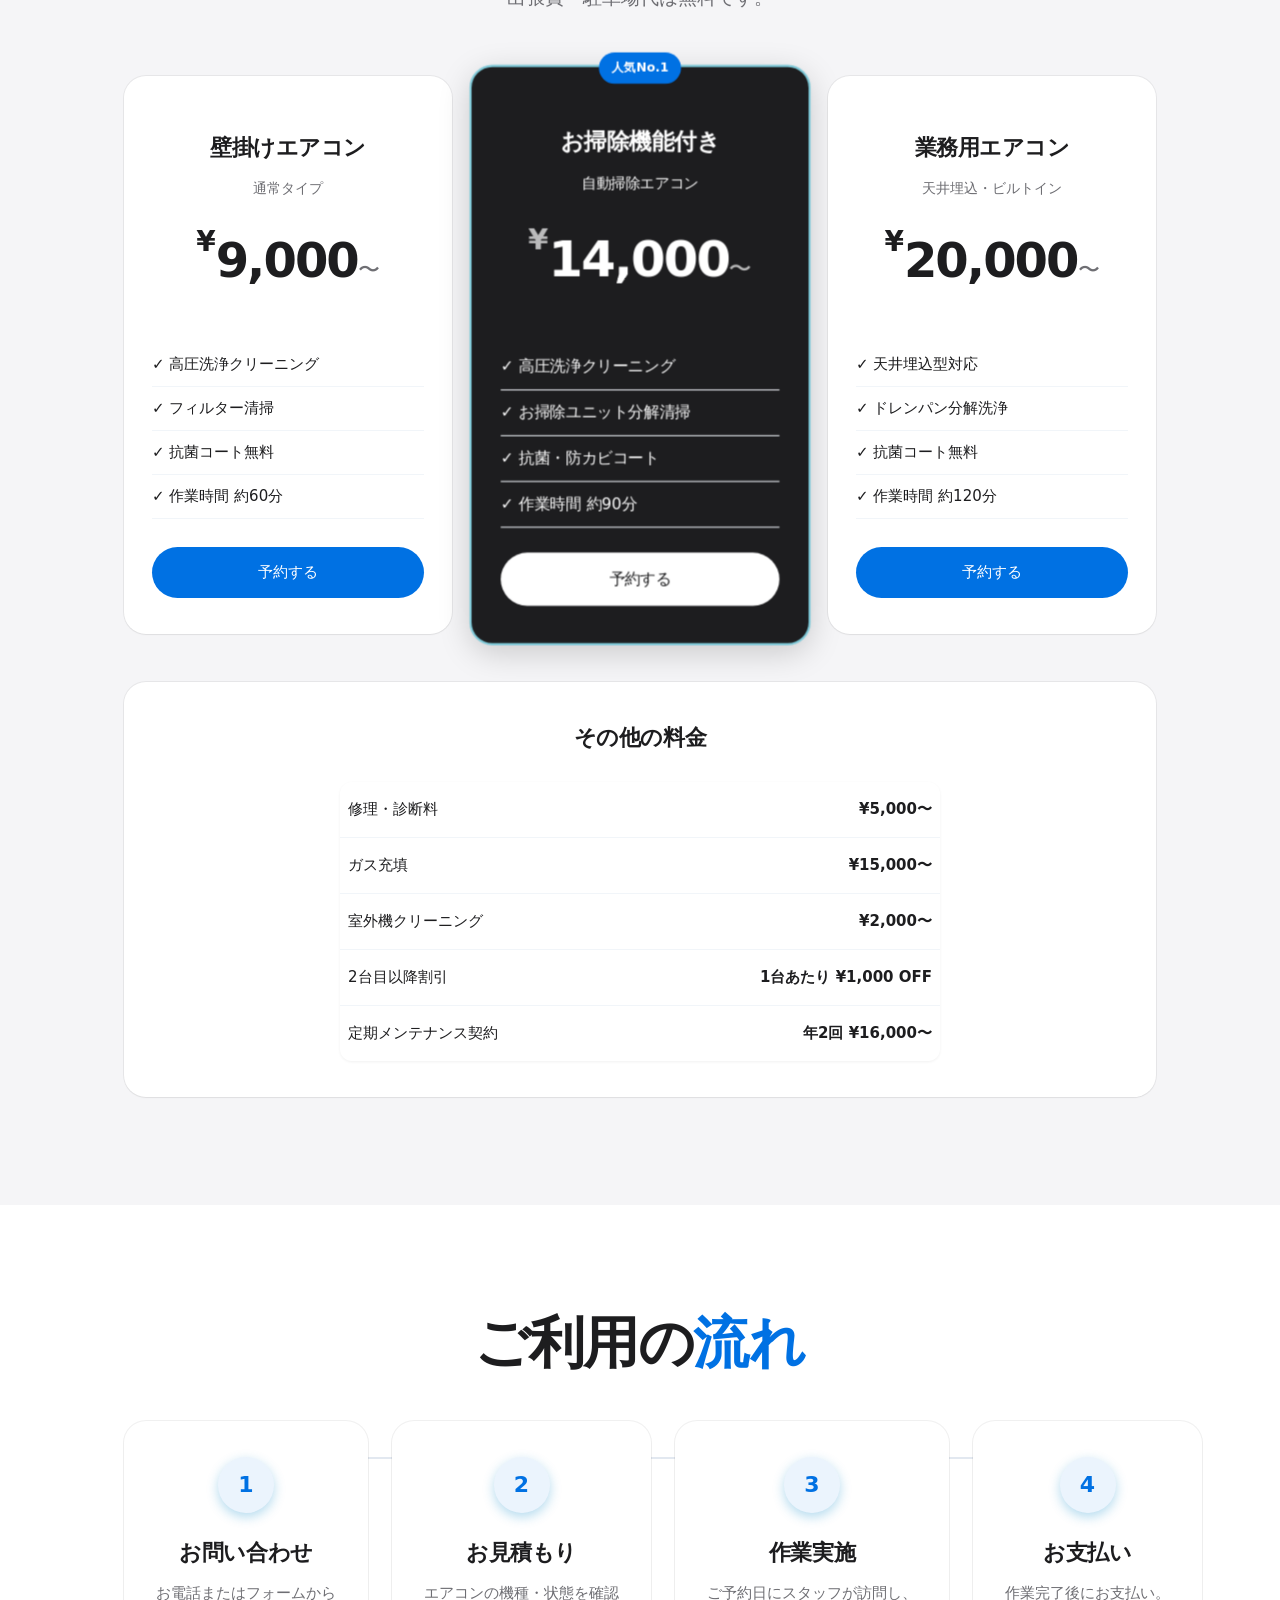
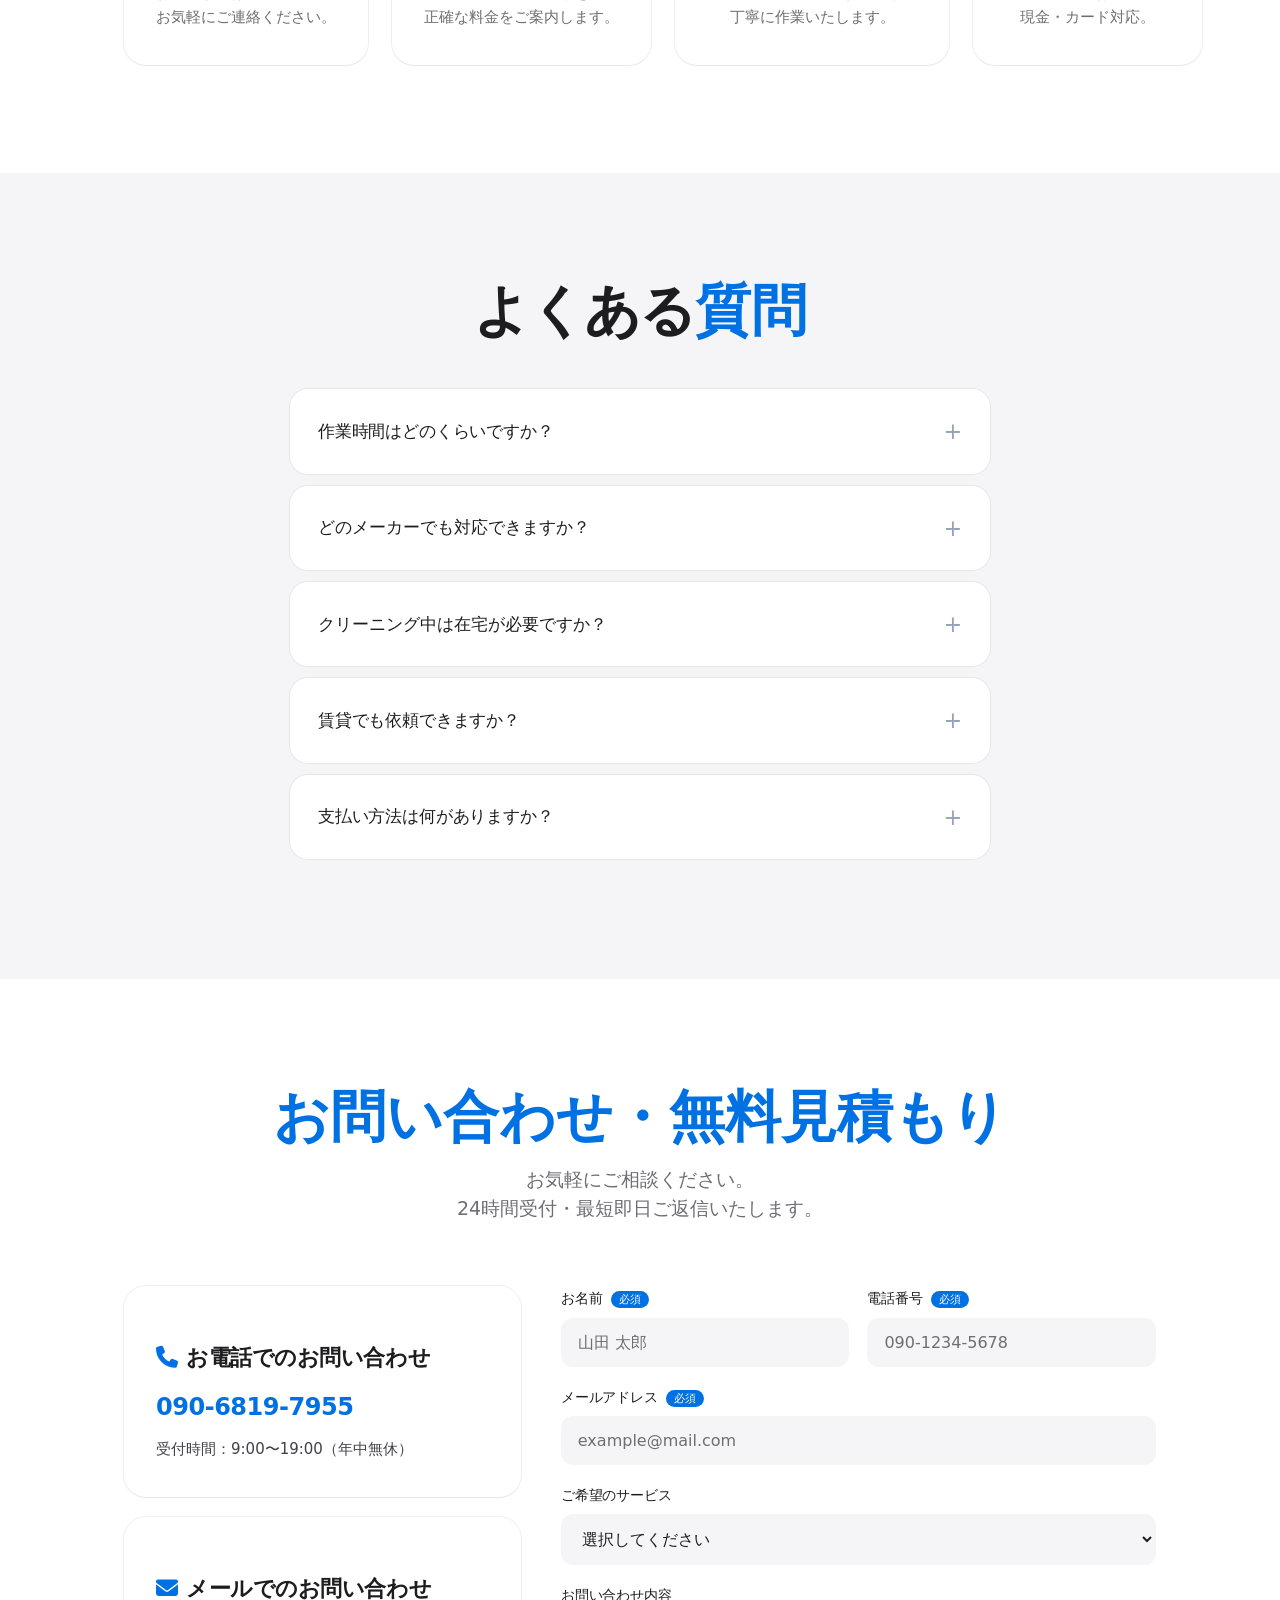
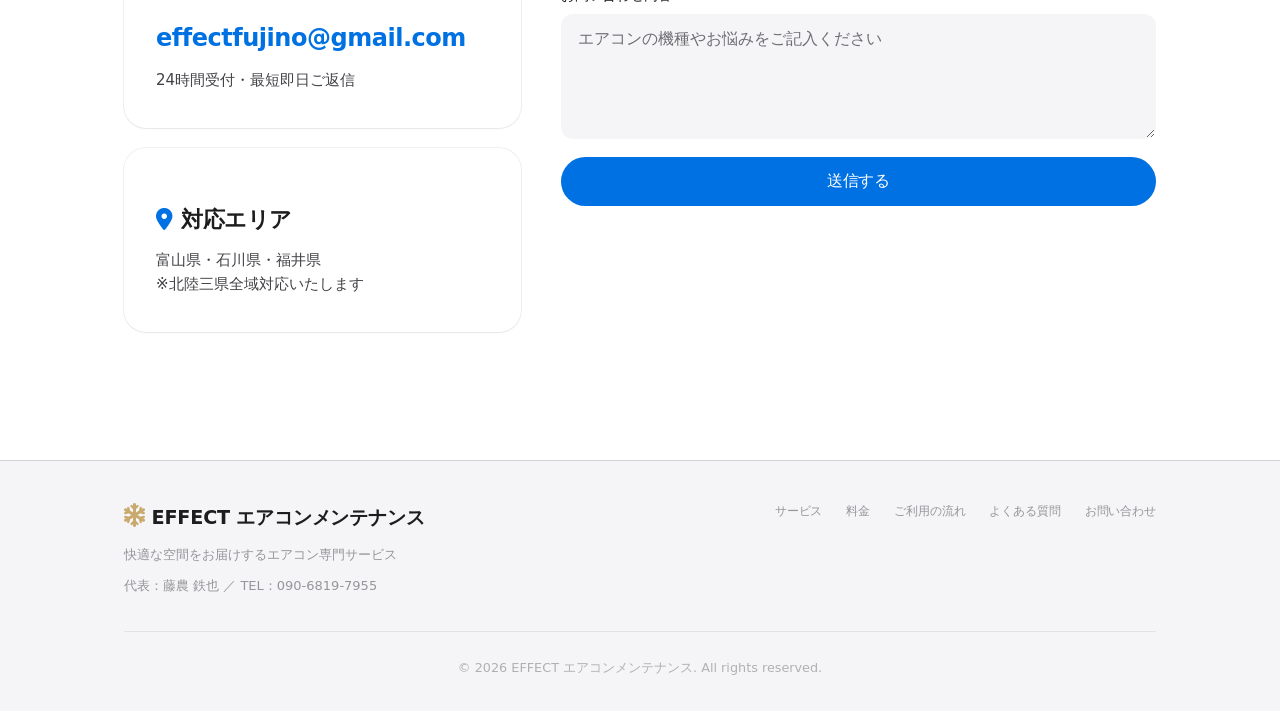
==== commit a3f8cd0f: "Refine flow steps + reasons card + unify hero desc style - Step1 連絡: split into 2 nb-spans - Step2 確" ====
--- a/index.html
+++ b/index.html
@@ -1775,11 +1775,11 @@
       font-weight: 700 !important;
     }
     body .hero-lux .lux-desc {
-      color: #1d1d1f !important;
-      font-size: clamp(17px, 1.7vw, 21px) !important;
-      line-height: 1.55 !important;
-      font-weight: 500 !important;
-      max-width: 720px !important;
+      color: var(--apl-muted) !important;
+      font-size: clamp(15px, 1.5vw, 17px) !important;
+      line-height: 1.7 !important;
+      font-weight: 400 !important;
+      max-width: 700px !important;
       margin: 0 auto 36px !important;
       text-align: center !important;
       white-space: normal !important;
@@ -2189,6 +2189,7 @@
       body .flow-step p, body .any-feature p {
         font-size: 13.5px !important;
       }
+      body .reason-card p { font-size: 12.5px !important; }
       body .commercial-card,
       body .commercial-card .commercial-icon ~ * { /* tighter padding/font for long phrases */ }
       body .commercial-card { padding: 28px 14px !important; }
@@ -2326,7 +2327,7 @@
       <div class="reason-card">
         <div class="reason-icon"><i class="fa-solid fa-screwdriver-wrench"></i></div>
         <h3>技術力</h3>
-        <p>第二種電気工事士・第二種冷媒フロン類取り扱い<br>技術者の有資格者が作業。分解洗浄でエアコン内部の汚れを徹底除去します。</p>
+        <p><span class="nb">第二種電気工事士・第二種冷媒フロン類取り扱い技術者</span><br><span class="nb">の有資格者が作業。分解洗浄でエアコン内部の汚れを</span><br><span class="nb">徹底除去します。</span></p>
       </div>
       <div class="reason-card">
         <div class="reason-icon"><i class="fa-solid fa-coins"></i></div>
@@ -2557,17 +2558,17 @@
       <div class="flow-step">
         <div class="step-num">1</div>
         <h3>お問い合わせ</h3>
-        <p>お電話またはフォームからお気軽にご連絡ください。</p>
+        <p><span class="nb">お電話またはフォームから</span><br><span class="nb">お気軽にご連絡ください。</span></p>
       </div>
       <div class="flow-step">
         <div class="step-num">2</div>
         <h3>お見積もり</h3>
-        <p>エアコンの機種・状態を確認し、<br><span class="nb">正確な料金をご案内します。</span></p>
+        <p><span class="nb">エアコンの機種・状態を確認</span><br><span class="nb">正確な料金をご案内します。</span></p>
       </div>
       <div class="flow-step">
         <div class="step-num">3</div>
         <h3>作業実施</h3>
-        <p>ご予約日にプロのスタッフが訪問し、<br><span class="nb">丁寧に作業いたします。</span></p>
+        <p><span class="nb">ご予約日にスタッフが訪問し、</span><br><span class="nb">丁寧に作業いたします。</span></p>
       </div>
       <div class="flow-step">
         <div class="step-num">4</div>
